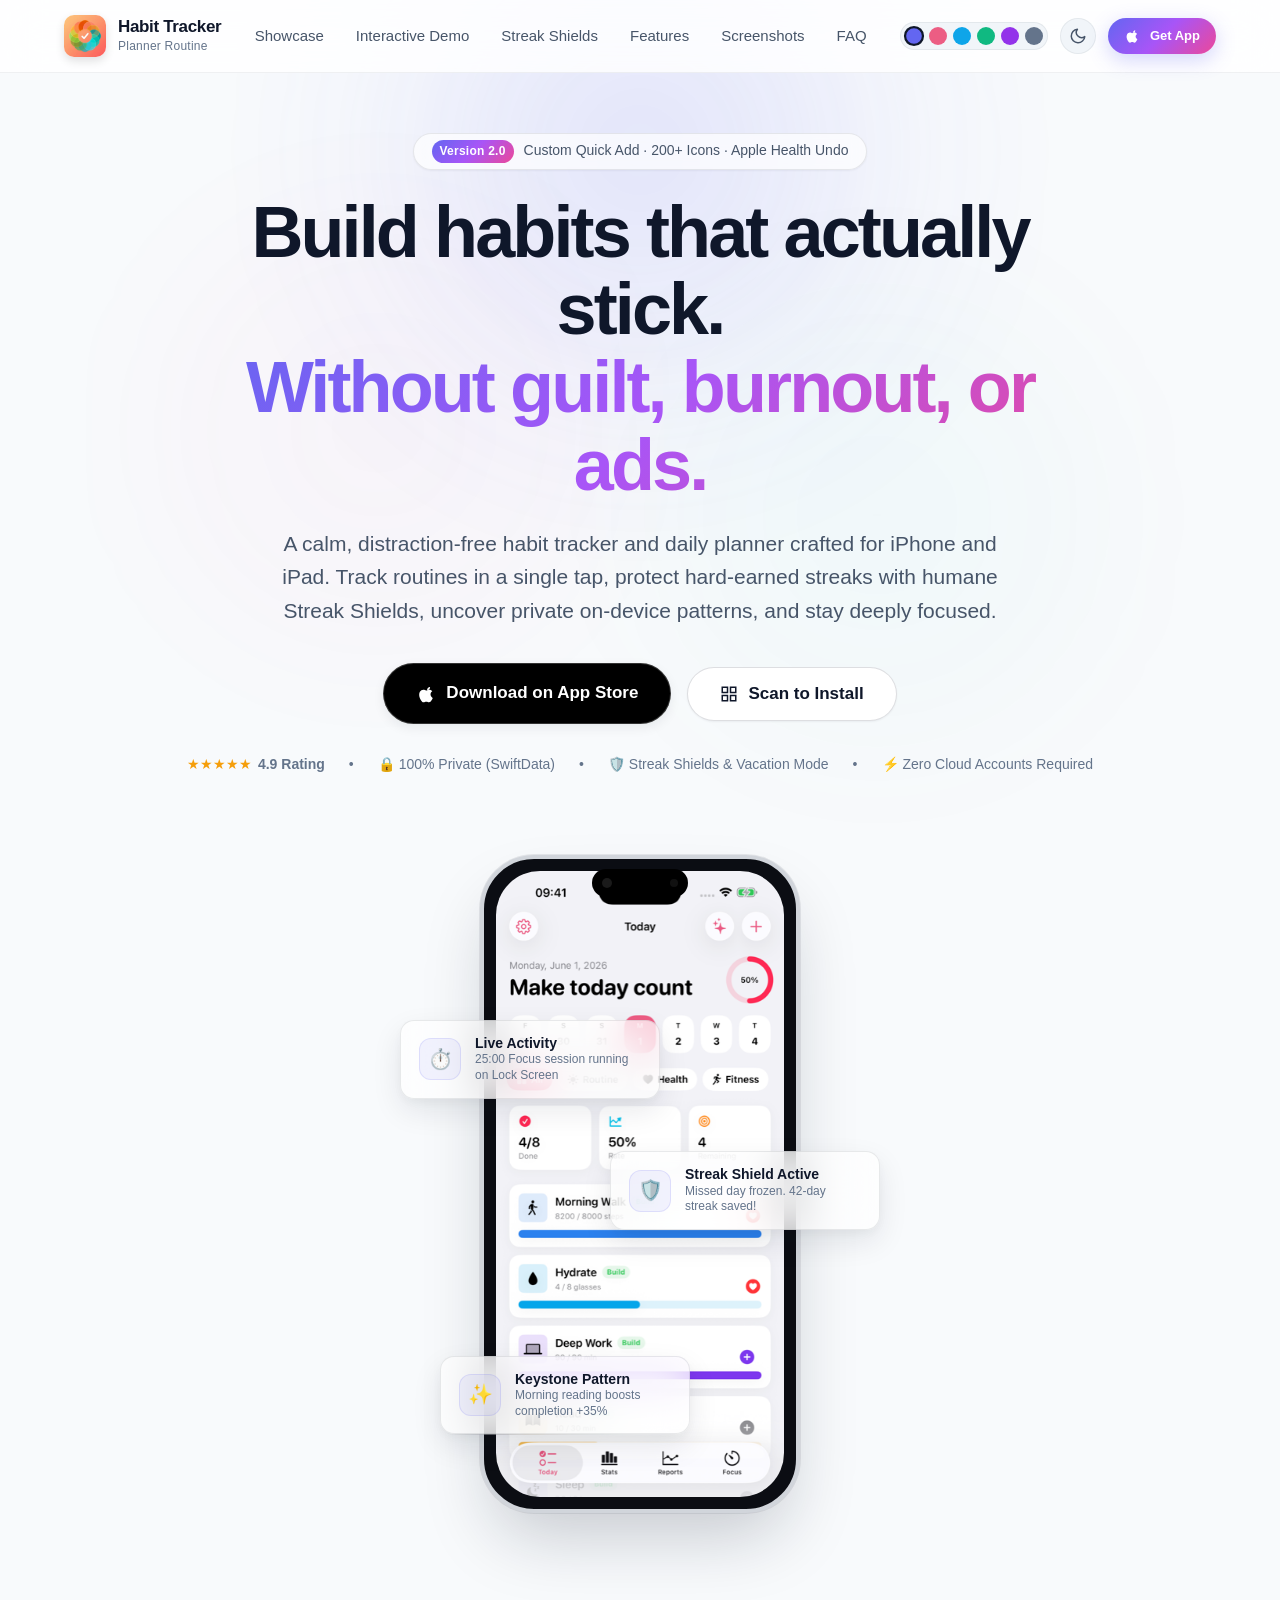
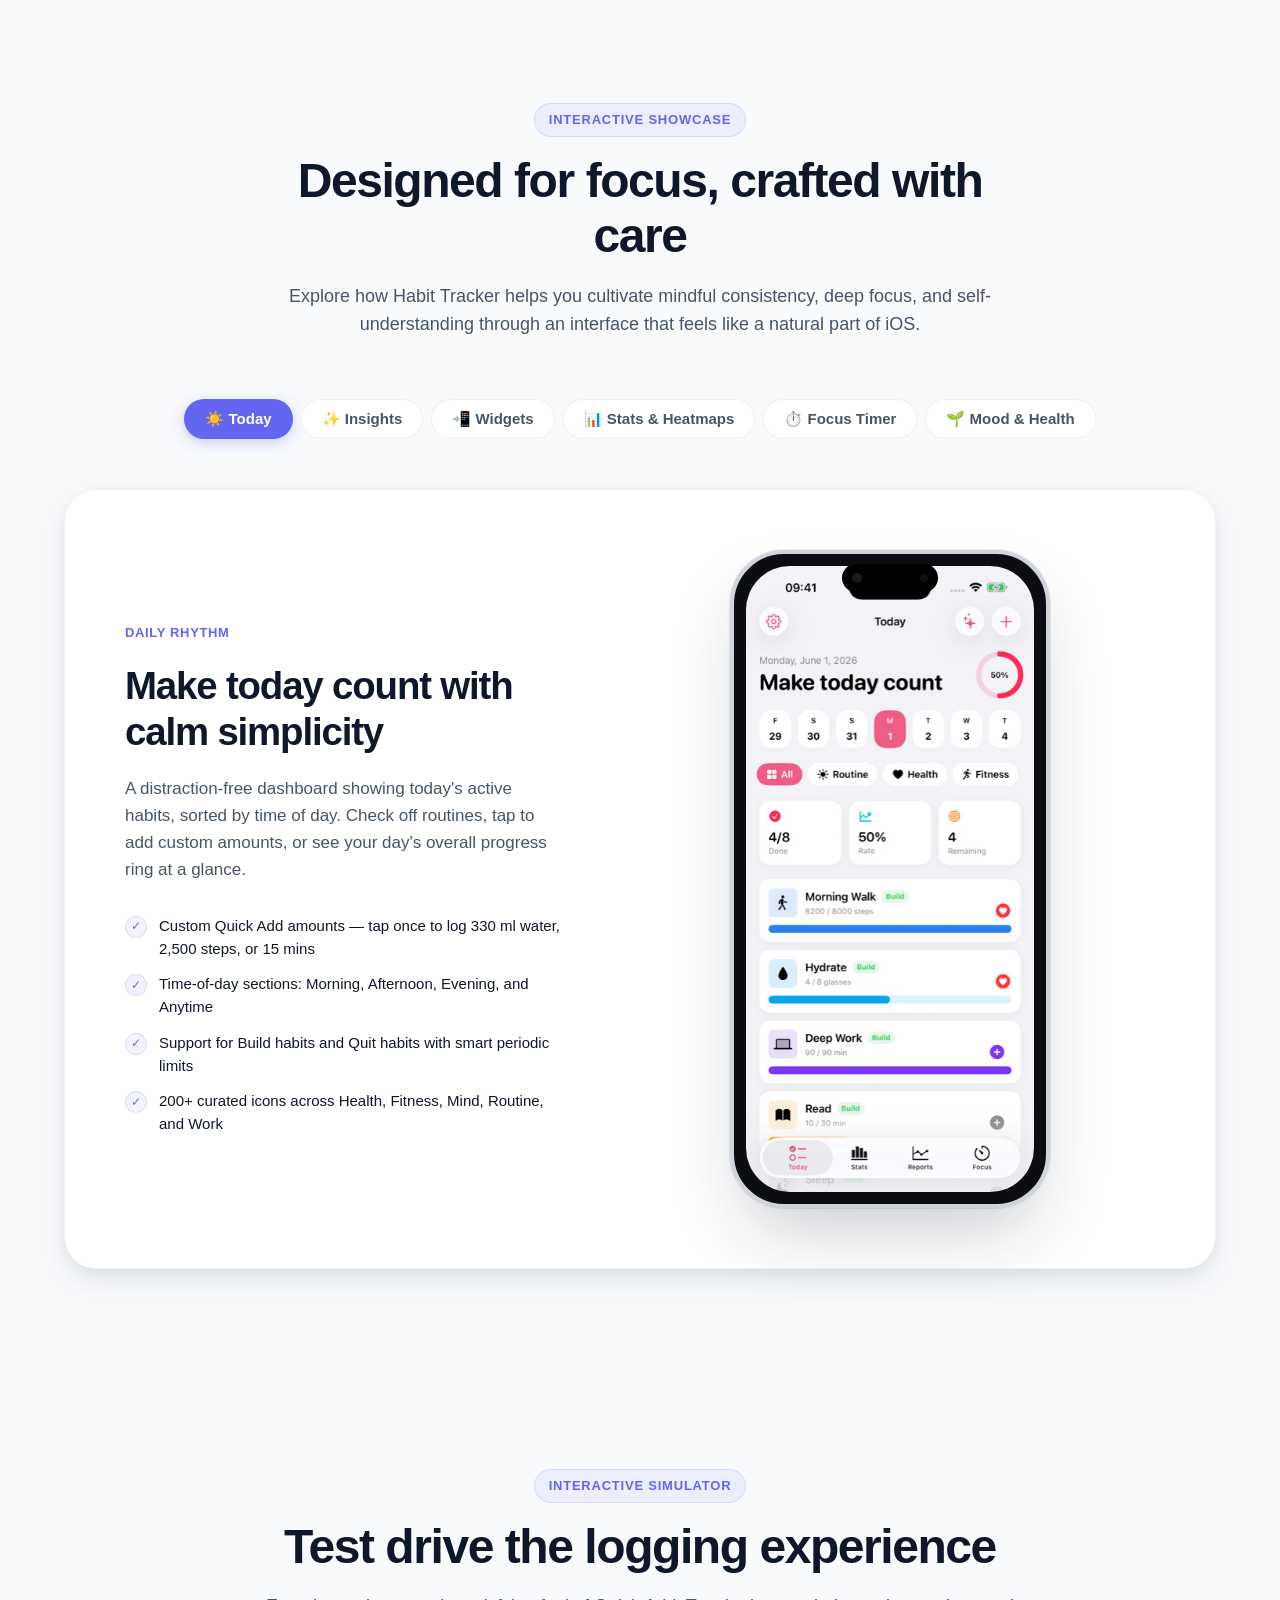
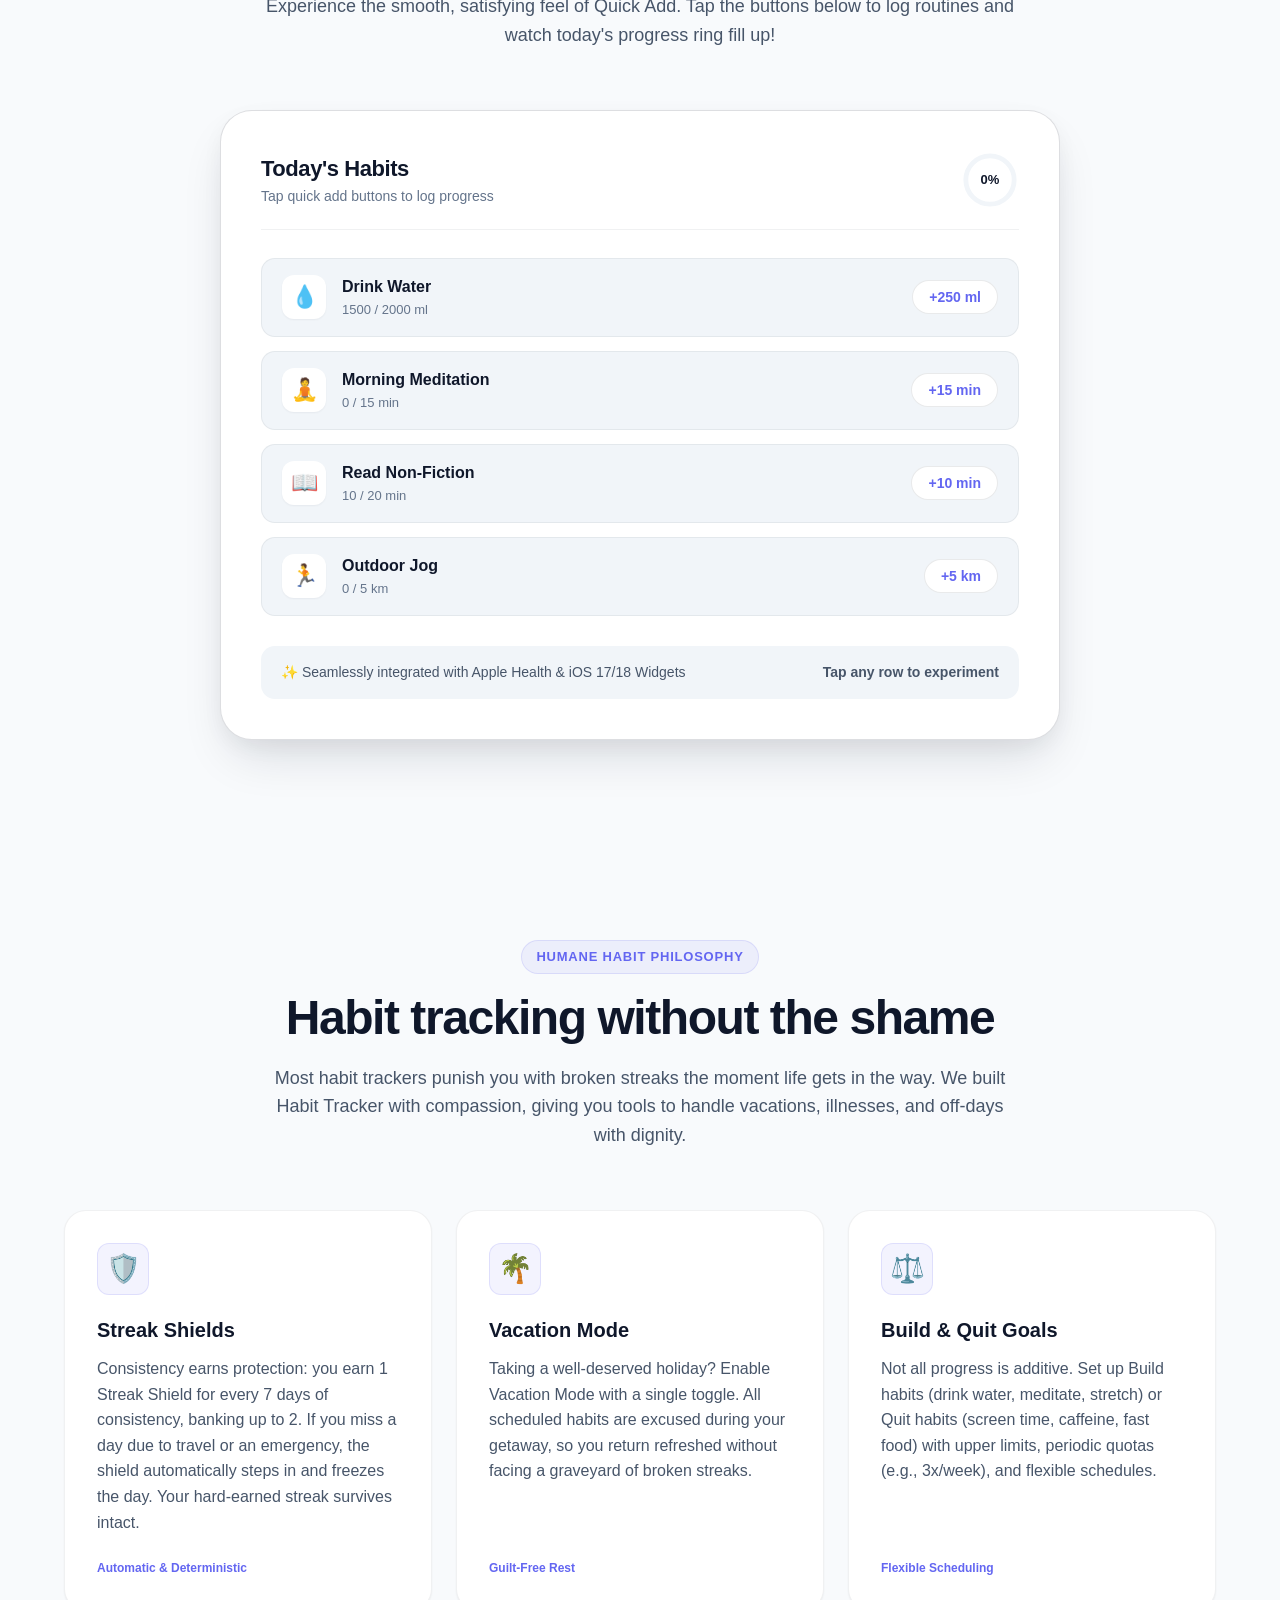
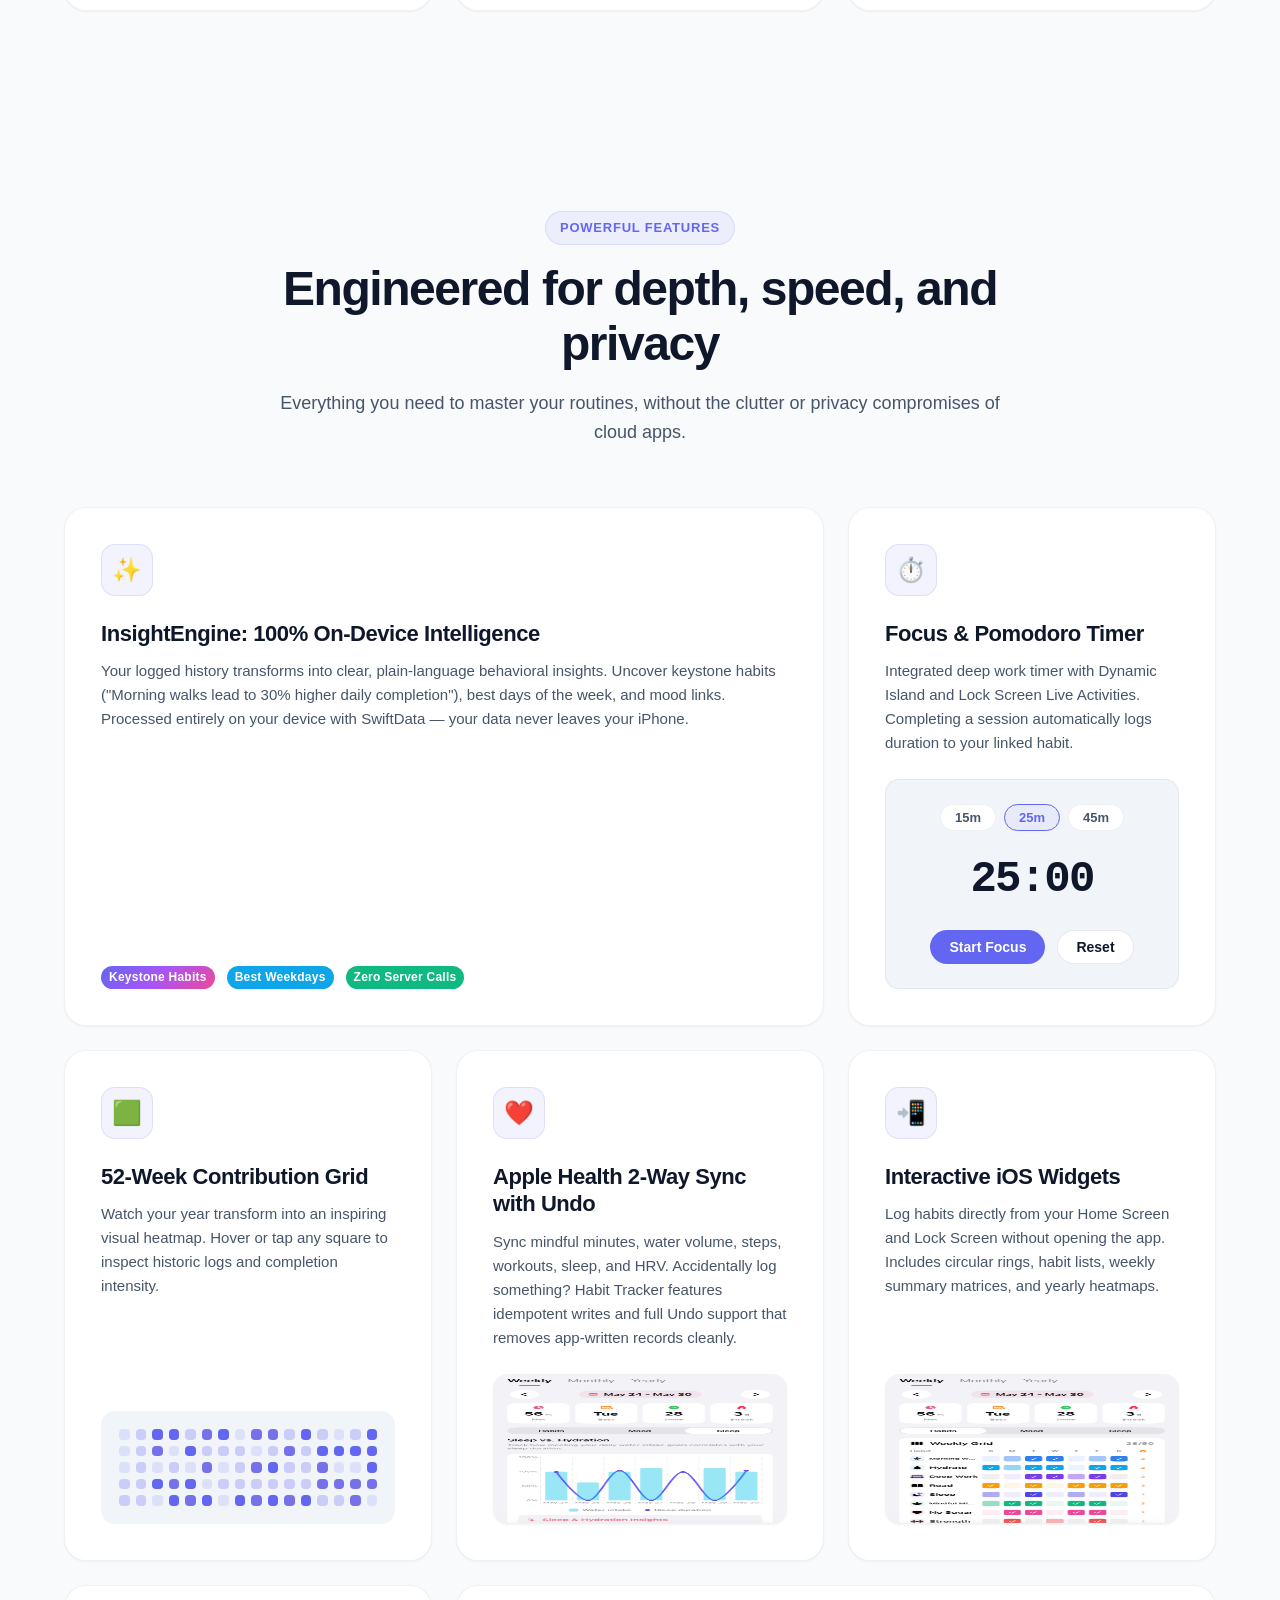
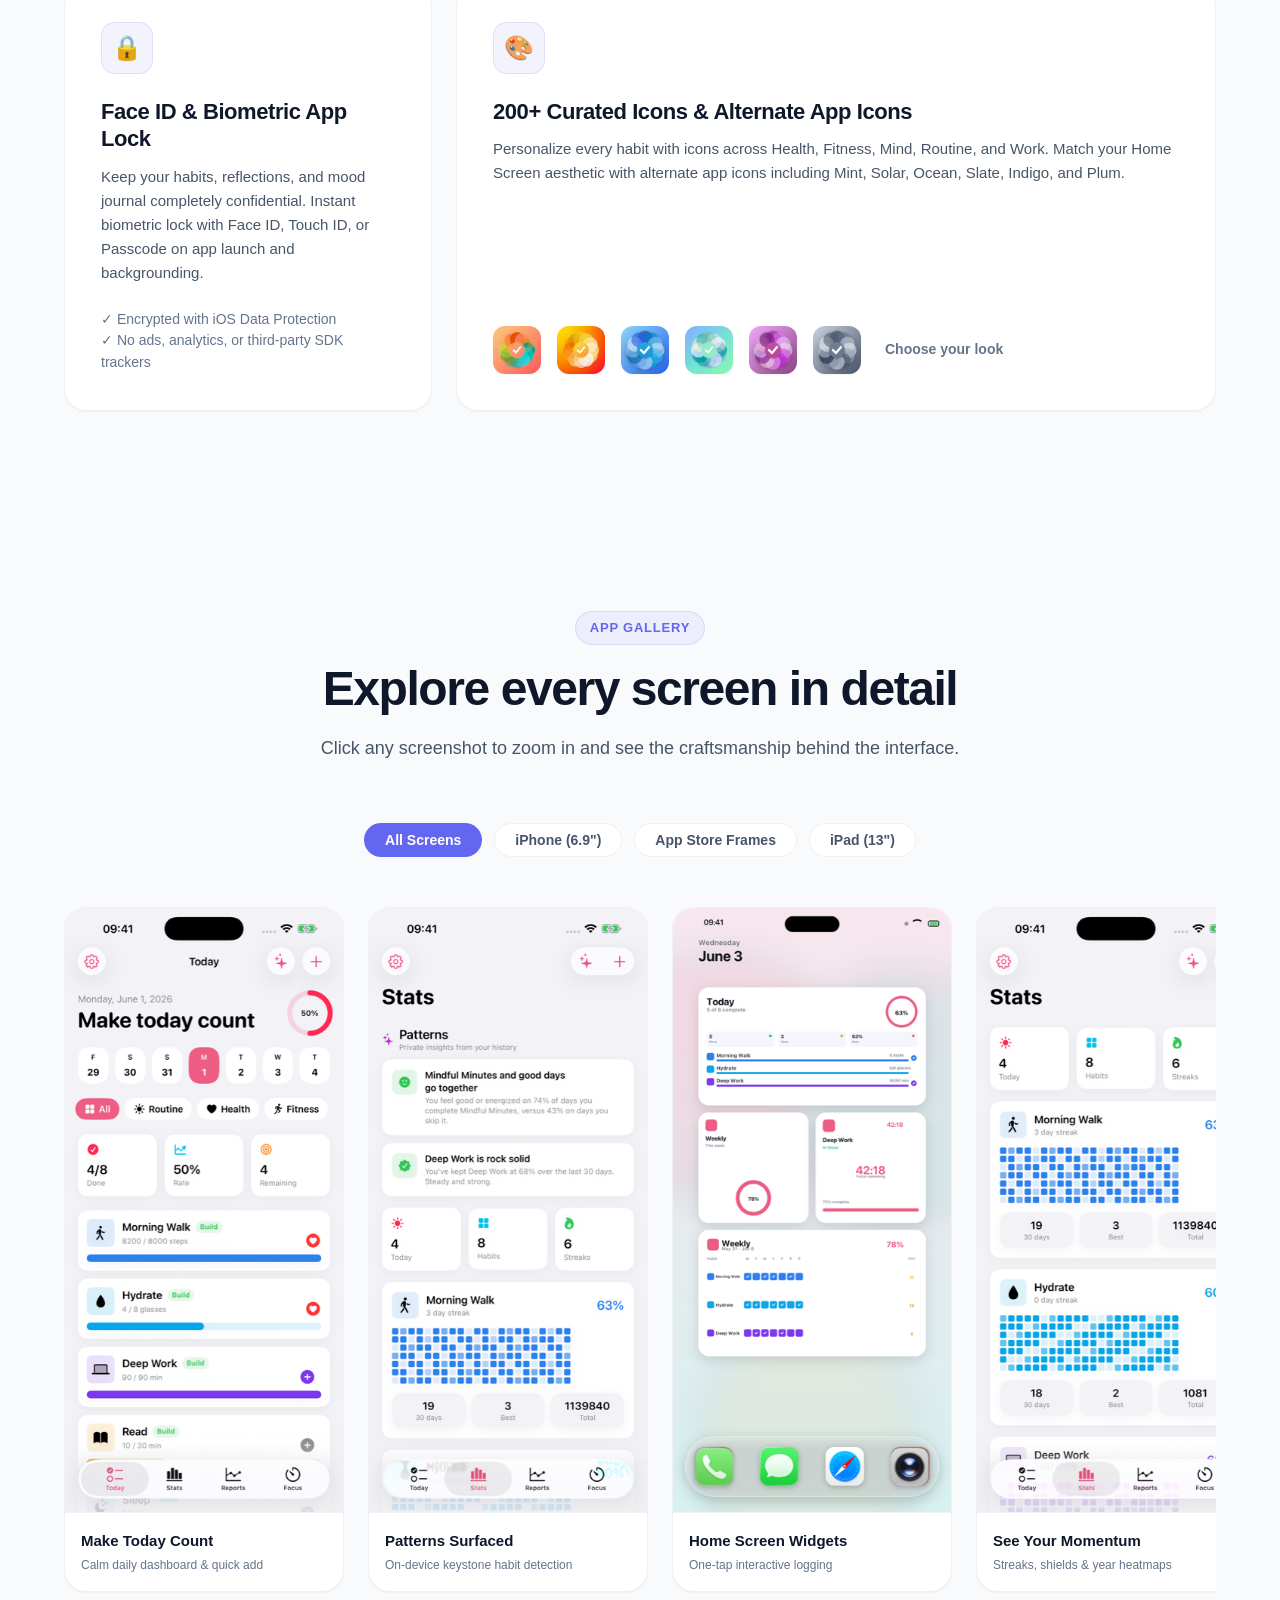
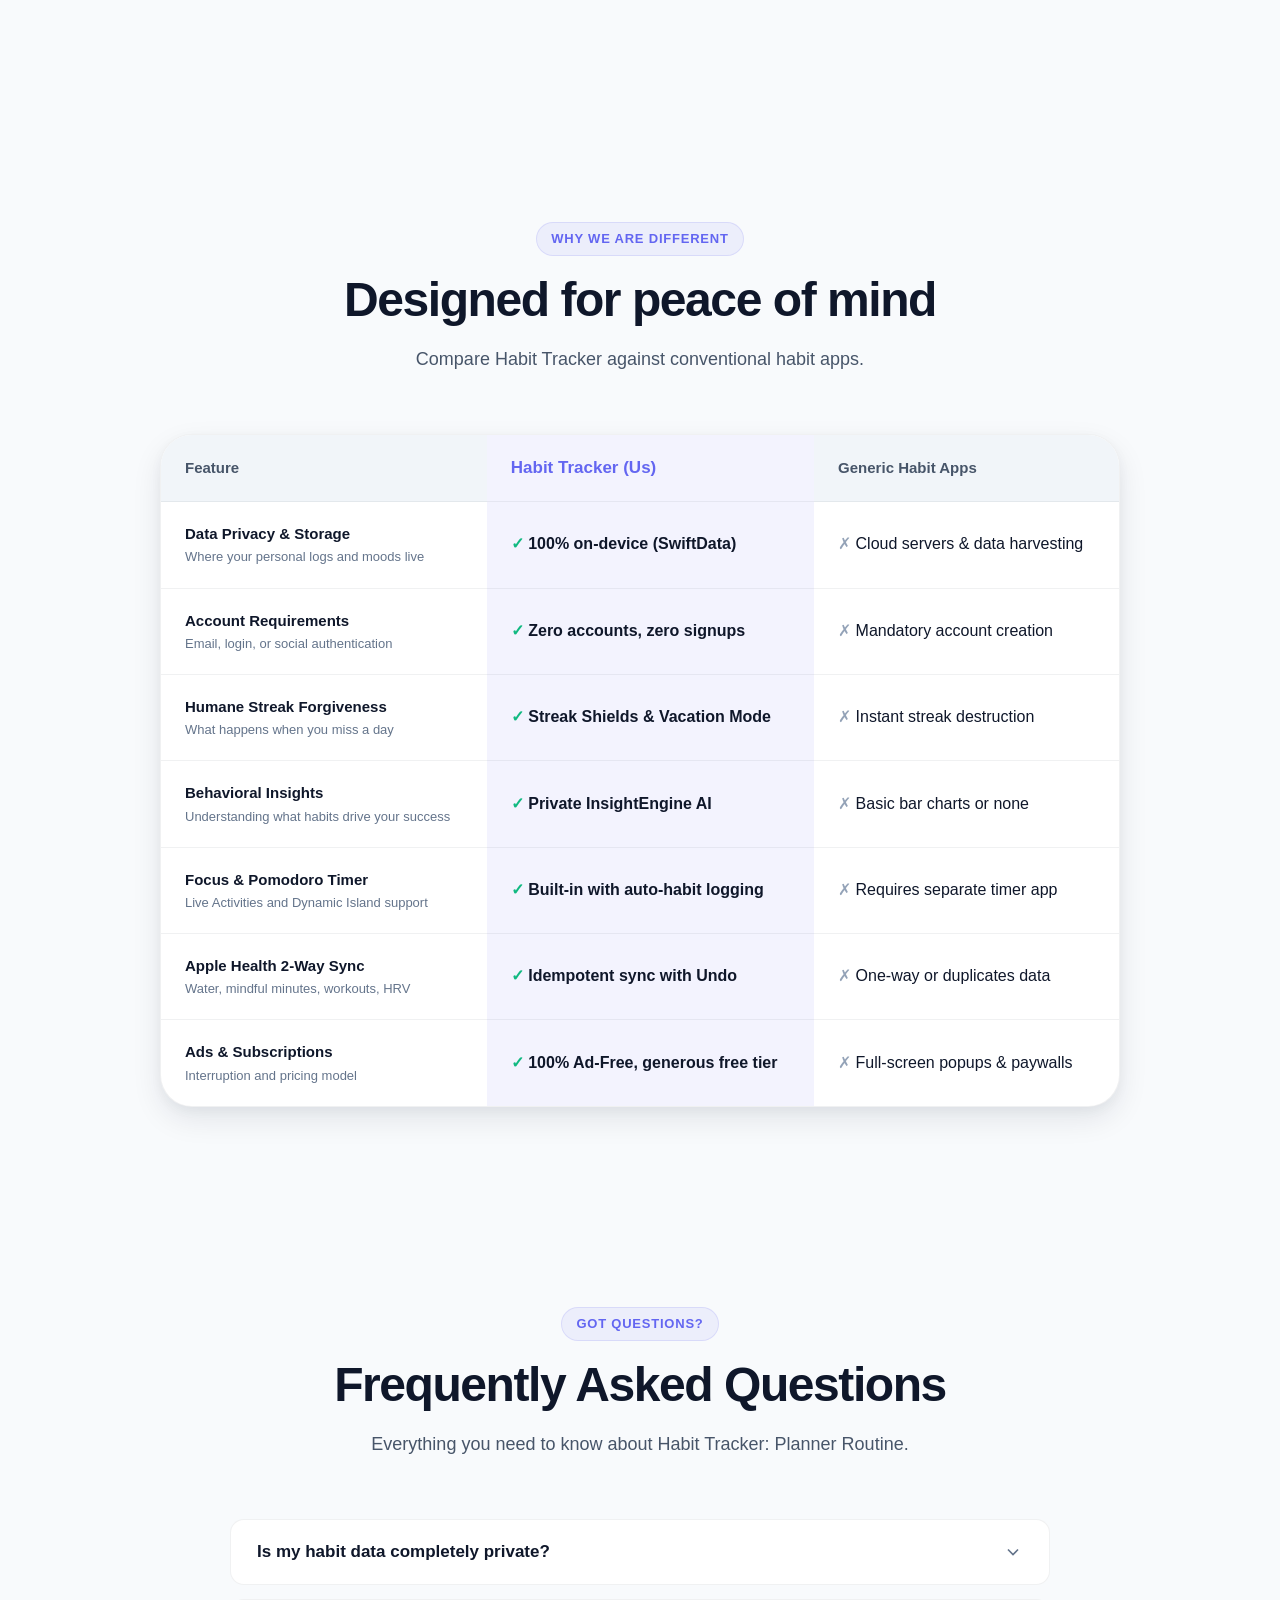
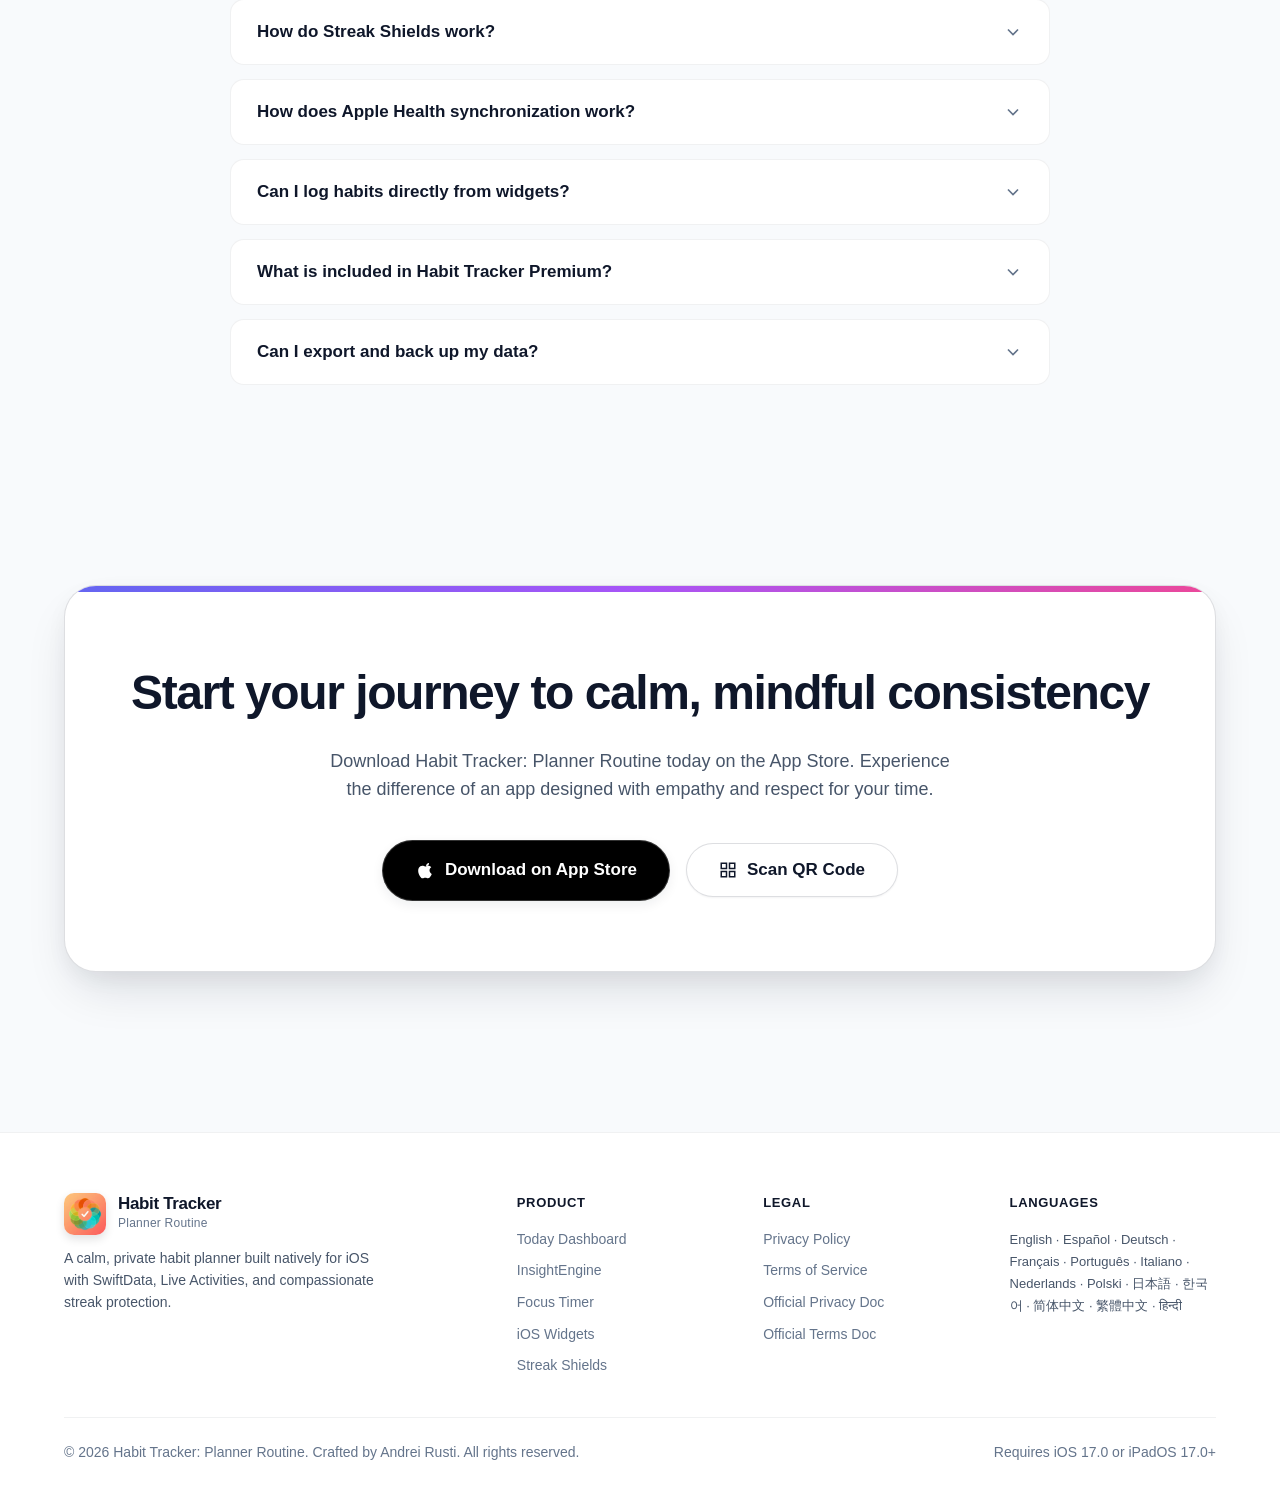
==== index.html @ 7554a603 "Initial commit: Habit Tracker website with interactive simulator, showcase, and screenshots" ====
<!DOCTYPE html>
<html lang="en">
<head>
  <meta charset="UTF-8">
  <meta name="viewport" content="width=device-width, initial-scale=1.0">
  <title>Habit Tracker: Planner Routine — Build Lasting Habits Without Burnout</title>

  <!-- Prevent Theme Flash (FOUC) -->
  <script>
    (function() {
      try {
        var savedTheme = localStorage.getItem('ht_theme');
        var prefersDark = window.matchMedia && window.matchMedia('(prefers-color-scheme: dark)').matches;
        var theme = savedTheme || (prefersDark ? 'dark' : 'light');
        document.documentElement.setAttribute('data-theme', theme);
        var savedColor = localStorage.getItem('ht_color') || 'indigo';
        document.documentElement.setAttribute('data-theme-color', savedColor);
      } catch (e) {}
    })();
  </script>

  <!-- SEO & Open Graph Meta Tags -->
  <meta name="description" content="A calm, private habit tracker and planner designed for iPhone and iPad. Track routines in one tap, protect streaks with humane shields, uncover on-device insights, and keep focus alive with Live Activities.">
  <meta name="keywords" content="habit tracker, routine planner, daily habits, iOS habit tracker, streak shields, apple health sync, focus timer, pomodoro, privacy first habit app">
  <meta name="author" content="Andrei Rusti">

  <!-- Open Graph / Facebook -->
  <meta property="og:type" content="website">
  <meta property="og:title" content="Habit Tracker: Planner Routine — Built for iPhone & iPad">
  <meta property="og:description" content="Build habits that actually stick. Tap-to-log, humane streak shields, private on-device pattern intelligence, and iOS widgets. Zero ads, zero accounts.">
  <meta property="og:image" content="assets/frames/01-today.png">

  <!-- Twitter -->
  <meta name="twitter:card" content="summary_large_image">
  <meta name="twitter:title" content="Habit Tracker: Planner Routine">
  <meta name="twitter:description" content="A calm, private habit planner designed for iPhone and iPad. Track routines, protect focus, and build momentum.">
  <meta name="twitter:image" content="assets/frames/01-today.png">

  <!-- Favicons & App Icons -->
  <link rel="icon" type="image/png" sizes="32x32" href="assets/icons/favicon-32.png">
  <link rel="apple-touch-icon" sizes="180x180" href="assets/icons/apple-touch-icon.png">
  <meta name="theme-color" content="#090b10">

  <!-- Stylesheet -->
  <link rel="stylesheet" href="styles.css">
</head>
<body>

  <!-- Background Ambient Glow -->
  <div class="ambient-glow" aria-hidden="true">
    <div class="ambient-blob ambient-blob-1"></div>
    <div class="ambient-blob ambient-blob-2"></div>
    <div class="ambient-blob ambient-blob-3"></div>
  </div>

  <!-- ==========================================================================
       Site Navigation Header
       ========================================================================== -->
  <header class="site-header">
    <div class="container">
      <nav class="nav-wrap" aria-label="Main Navigation">
        <!-- Brand Link -->
        <a href="#" class="brand-link">
          <img src="assets/icons/app-icon.png" alt="Habit Tracker App Icon" class="brand-icon" width="42" height="42">
          <div class="brand-text">
            <span class="brand-name">Habit Tracker</span>
            <span class="brand-descriptor">Planner Routine</span>
          </div>
        </a>

        <!-- Navigation Links -->
        <ul class="nav-links">
          <li><a href="#showcase">Showcase</a></li>
          <li><a href="#playground">Interactive Demo</a></li>
          <li><a href="#philosophy">Streak Shields</a></li>
          <li><a href="#features">Features</a></li>
          <li><a href="#gallery">Screenshots</a></li>
          <li><a href="#faq">FAQ</a></li>
        </ul>

        <!-- Controls & Actions -->
        <div class="nav-actions">
          <!-- Accent Theme Switcher -->
          <div class="theme-picker" title="Switch Theme Color" aria-label="Select accent theme">
            <button class="color-dot active" data-color="indigo" title="Classic Indigo"></button>
            <button class="color-dot" data-color="solar" title="Solar Coral"></button>
            <button class="color-dot" data-color="ocean" title="Ocean Teal"></button>
            <button class="color-dot" data-color="mint" title="Mint Green"></button>
            <button class="color-dot" data-color="plum" title="Plum Violet"></button>
            <button class="color-dot" data-color="slate" title="Minimal Slate"></button>
          </div>

          <!-- Light/Dark Mode Toggle -->
          <button id="themeToggle" class="icon-btn" aria-label="Toggle Dark and Light Mode" title="Toggle theme mode">
            <!-- Moon SVG (for light mode) -->
            <svg class="moon-icon" width="18" height="18" viewBox="0 0 24 24" fill="none" stroke="currentColor" stroke-width="2" stroke-linecap="round" stroke-linejoin="round">
              <path d="M21 12.79A9 9 0 1 1 11.21 3 7 7 0 0 0 21 12.79z"></path>
            </svg>
            <!-- Sun SVG (for dark mode) -->
            <svg class="sun-icon" width="18" height="18" viewBox="0 0 24 24" fill="none" stroke="currentColor" stroke-width="2" stroke-linecap="round" stroke-linejoin="round" style="display:none;">
              <circle cx="12" cy="12" r="5"></circle>
              <line x1="12" y1="1" x2="12" y2="3"></line>
              <line x1="12" y1="21" x2="12" y2="23"></line>
              <line x1="4.22" y1="4.22" x2="5.64" y2="5.64"></line>
              <line x1="18.36" y1="18.36" x2="19.78" y2="19.78"></line>
              <line x1="1" y1="12" x2="3" y2="12"></line>
              <line x1="21" y1="12" x2="23" y2="12"></line>
              <line x1="4.22" y1="19.78" x2="5.64" y2="18.36"></line>
              <line x1="18.36" y1="5.64" x2="19.78" y2="4.22"></line>
            </svg>
          </button>

          <!-- Download CTA -->
          <a href="https://apps.apple.com/app/habit-tracker-planner-routine/id6504261778" target="_blank" rel="noopener noreferrer" class="btn btn-primary btn-sm">
            <svg width="16" height="16" viewBox="0 0 24 24" fill="currentColor">
              <path d="M18.71 19.5c-.83 1.24-1.71 2.45-3.05 2.47-1.34.03-1.77-.79-3.29-.79-1.53 0-2 .77-3.27.82-1.31.05-2.3-1.32-3.14-2.53C4.25 17 2.94 12.45 4.7 9.39c.87-1.52 2.43-2.48 4.12-2.51 1.28-.02 2.5.87 3.29.87.78 0 2.26-1.07 3.81-.91.65.03 2.47.26 3.64 1.98-.09.06-2.17 1.28-2.15 3.81.03 3.02 2.65 4.03 2.68 4.04-.03.07-.42 1.44-1.38 2.83M15.97 6.37c.62-.75 1.04-1.8 0.92-2.85-.9.04-1.99.6-2.64 1.35-.58.66-1.08 1.73-.95 2.76 1 .08 2.05-.51 2.67-1.26z"/>
            </svg>
            <span>Get App</span>
          </a>

          <!-- Mobile Hamburger Menu Button -->
          <button id="mobileMenuBtn" class="mobile-menu-btn" aria-label="Toggle navigation menu" aria-expanded="false">
            <span></span>
            <span></span>
            <span></span>
          </button>
        </div>
      </nav>
    </div>
  </header>

  <!-- Mobile Navigation Drawer -->
  <div id="mobileDrawer" class="mobile-nav-drawer" aria-label="Mobile Navigation">
    <ul class="mobile-nav-links">
      <li><a href="#showcase">Showcase</a></li>
      <li><a href="#playground">Interactive Demo</a></li>
      <li><a href="#philosophy">Streak Shields</a></li>
      <li><a href="#features">Features</a></li>
      <li><a href="#gallery">Screenshots</a></li>
      <li><a href="#faq">FAQ</a></li>
      <li><a href="privacy.html">Privacy Policy</a></li>
      <li><a href="terms.html">Terms of Service</a></li>
    </ul>
    <div class="mobile-drawer-bottom">
      <a href="https://apps.apple.com/app/habit-tracker-planner-routine/id6504261778" target="_blank" rel="noopener noreferrer" class="btn btn-primary" style="width:100%;">
        <svg width="18" height="18" viewBox="0 0 24 24" fill="currentColor">
          <path d="M18.71 19.5c-.83 1.24-1.71 2.45-3.05 2.47-1.34.03-1.77-.79-3.29-.79-1.53 0-2 .77-3.27.82-1.31.05-2.3-1.32-3.14-2.53C4.25 17 2.94 12.45 4.7 9.39c.87-1.52 2.43-2.48 4.12-2.51 1.28-.02 2.5.87 3.29.87.78 0 2.26-1.07 3.81-.91.65.03 2.47.26 3.64 1.98-.09.06-2.17 1.28-2.15 3.81.03 3.02 2.65 4.03 2.68 4.04-.03.07-.42 1.44-1.38 2.83M15.97 6.37c.62-.75 1.04-1.8 0.92-2.85-.9.04-1.99.6-2.64 1.35-.58.66-1.08 1.73-.95 2.76 1 .08 2.05-.51 2.67-1.26z"/>
        </svg>
        <span>Download on App Store</span>
      </a>
    </div>
  </div>

  <main>
    <!-- ==========================================================================
         Hero Section
         ========================================================================== -->
    <section class="section hero-section">
      <div class="container">
        <!-- New Release Pill -->
        <div class="hero-pill">
          <span class="hero-pill-badge">Version 2.0</span>
          <span>Custom Quick Add · 200+ Icons · Apple Health Undo</span>
        </div>

        <!-- Headline -->
        <h1 class="hero-title">
          Build habits that actually stick.<br>
          <span class="gradient-text">Without guilt, burnout, or ads.</span>
        </h1>

        <!-- Subhead -->
        <p class="hero-subhead">
          A calm, distraction-free habit tracker and daily planner crafted for iPhone and iPad.
          Track routines in a single tap, protect hard-earned streaks with humane Streak Shields, uncover private on-device patterns, and stay deeply focused.
        </p>

        <!-- Call to Actions -->
        <div class="hero-actions">
          <a href="https://apps.apple.com/app/habit-tracker-planner-routine/id6504261778" target="_blank" rel="noopener noreferrer" class="btn btn-apple btn-lg">
            <svg viewBox="0 0 24 24">
              <path d="M18.71 19.5c-.83 1.24-1.71 2.45-3.05 2.47-1.34.03-1.77-.79-3.29-.79-1.53 0-2 .77-3.27.82-1.31.05-2.3-1.32-3.14-2.53C4.25 17 2.94 12.45 4.7 9.39c.87-1.52 2.43-2.48 4.12-2.51 1.28-.02 2.5.87 3.29.87.78 0 2.26-1.07 3.81-.91.65.03 2.47.26 3.64 1.98-.09.06-2.17 1.28-2.15 3.81.03 3.02 2.65 4.03 2.68 4.04-.03.07-.42 1.44-1.38 2.83M15.97 6.37c.62-.75 1.04-1.8 0.92-2.85-.9.04-1.99.6-2.64 1.35-.58.66-1.08 1.73-.95 2.76 1 .08 2.05-.51 2.67-1.26z"/>
            </svg>
            <span>Download on App Store</span>
          </a>

          <button class="btn btn-secondary btn-lg qr-modal-trigger" title="Open QR Code to scan with iPhone camera">
            <svg width="18" height="18" viewBox="0 0 24 24" fill="none" stroke="currentColor" stroke-width="2">
              <rect x="3" y="3" width="7" height="7"></rect>
              <rect x="14" y="3" width="7" height="7"></rect>
              <rect x="14" y="14" width="7" height="7"></rect>
              <rect x="3" y="14" width="7" height="7"></rect>
            </svg>
            <span>Scan to Install</span>
          </button>
        </div>

        <!-- Social Proof Metrics -->
        <div class="hero-proof">
          <div class="proof-item">
            <span class="stars">★★★★★</span>
            <strong>4.9 Rating</strong>
          </div>
          <span>•</span>
          <div class="proof-item">
            <span>🔒 100% Private (SwiftData)</span>
          </div>
          <span>•</span>
          <div class="proof-item">
            <span>🛡️ Streak Shields & Vacation Mode</span>
          </div>
          <span>•</span>
          <div class="proof-item">
            <span>⚡️ Zero Cloud Accounts Required</span>
          </div>
        </div>

        <!-- Hero Device Mockup with Floating Context Cards -->
        <div class="hero-showcase">
          <div class="hero-device-wrapper">

            <!-- Floating Card: Focus Live Activity -->
            <div class="floating-card floating-card-left">
              <div class="card-icon-bubble">⏱️</div>
              <div class="card-content">
                <span class="card-title">Live Activity</span>
                <span class="card-subtext">25:00 Focus session running on Lock Screen</span>
              </div>
            </div>

            <!-- Floating Card: Streak Shield Saved -->
            <div class="floating-card floating-card-right">
              <div class="card-icon-bubble">🛡️</div>
              <div class="card-content">
                <span class="card-title">Streak Shield Active</span>
                <span class="card-subtext">Missed day frozen. 42-day streak saved!</span>
              </div>
            </div>

            <!-- Floating Card: Keystone Insight -->
            <div class="floating-card floating-card-bottom">
              <div class="card-icon-bubble">✨</div>
              <div class="card-content">
                <span class="card-title">Keystone Pattern</span>
                <span class="card-subtext">Morning reading boosts completion +35%</span>
              </div>
            </div>

            <!-- Photorealistic iPhone Titanium Mockup -->
            <div class="iphone-frame">
              <div class="iphone-dynamic-island">
                <div class="island-camera"></div>
                <div class="island-sensor"></div>
              </div>
              <div class="iphone-screen">
                <img src="assets/screenshots/thumb/01-today.png" alt="Habit Tracker iPhone App Today Dashboard" width="320" height="695" loading="eager">
              </div>
            </div>

          </div>
        </div>
      </div>
    </section>

    <!-- ==========================================================================
         Interactive App Showcase (Tabbed Experience Explorer)
         ========================================================================== -->
    <section id="showcase" class="section">
      <div class="container">
        <div class="section-header">
          <span class="section-tag">Interactive Showcase</span>
          <h2 class="section-title">Designed for focus, crafted with care</h2>
          <p class="section-desc">
            Explore how Habit Tracker helps you cultivate mindful consistency, deep focus, and self-understanding through an interface that feels like a natural part of iOS.
          </p>
        </div>

        <!-- Showcase Navigation Tabs -->
        <div class="showcase-tabs" role="tablist">
          <button class="tab-btn active" data-tab="today" role="tab">☀️ Today</button>
          <button class="tab-btn" data-tab="insights" role="tab">✨ Insights</button>
          <button class="tab-btn" data-tab="widgets" role="tab">📲 Widgets</button>
          <button class="tab-btn" data-tab="stats" role="tab">📊 Stats & Heatmaps</button>
          <button class="tab-btn" data-tab="focus" role="tab">⏱️ Focus Timer</button>
          <button class="tab-btn" data-tab="wellness" role="tab">🌱 Mood & Health</button>
        </div>

        <!-- Showcase Dynamic Display Grid -->
        <div class="showcase-grid">
          <!-- Text Narrative Column -->
          <div class="showcase-info">
            <span id="showcaseTag" class="showcase-tag">Daily Rhythm</span>
            <h3 id="showcaseTitle" class="showcase-heading">Make today count with calm simplicity</h3>
            <p id="showcaseDesc" class="showcase-text">
              A distraction-free dashboard showing today's active habits, sorted by time of day. Check off routines, tap to add custom amounts, or see your day's overall progress ring at a glance.
            </p>
            <ul id="showcaseList" class="showcase-features-list">
              <li class="showcase-feature-item">
                <span class="feature-check">✓</span>
                <span>Custom Quick Add amounts — tap once to log 330 ml water, 2,500 steps, or 15 mins</span>
              </li>
              <li class="showcase-feature-item">
                <span class="feature-check">✓</span>
                <span>Time-of-day sections: Morning, Afternoon, Evening, and Anytime</span>
              </li>
              <li class="showcase-feature-item">
                <span class="feature-check">✓</span>
                <span>Support for Build habits and Quit habits with smart periodic limits</span>
              </li>
              <li class="showcase-feature-item">
                <span class="feature-check">✓</span>
                <span>200+ curated icons across Health, Fitness, Mind, Routine, and Work</span>
              </li>
            </ul>
          </div>

          <!-- iPhone Visual Column -->
          <div class="showcase-visual">
            <div class="iphone-frame showcase-iphone">
              <div class="iphone-dynamic-island">
                <div class="island-camera"></div>
                <div class="island-sensor"></div>
              </div>
              <div class="iphone-screen">
                <img id="showcaseImg" src="assets/screenshots/thumb/01-today.png" alt="Habit Tracker Feature View" width="320" height="695" loading="lazy">
              </div>
            </div>
          </div>
        </div>
      </div>
    </section>

    <!-- ==========================================================================
         Interactive Playground (Live Mini App Simulator)
         ========================================================================== -->
    <section id="playground" class="section">
      <div class="container">
        <div class="section-header">
          <span class="section-tag">Interactive Simulator</span>
          <h2 class="section-title">Test drive the logging experience</h2>
          <p class="section-desc">
            Experience the smooth, satisfying feel of Quick Add. Tap the buttons below to log routines and watch today's progress ring fill up!
          </p>
        </div>

        <div class="playground-card">
          <!-- Playground Header -->
          <div class="playground-top">
            <div class="playground-date-info">
              <span class="playground-day-title">Today's Habits</span>
              <span class="playground-day-sub">Tap quick add buttons to log progress</span>
            </div>

            <div class="playground-progress-wrap">
              <div class="progress-circle-wrap">
                <svg viewBox="0 0 60 60">
                  <circle class="progress-bg" cx="30" cy="30" r="25"></circle>
                  <circle id="playgroundRingFill" class="progress-bar-fill" cx="30" cy="30" r="25"></circle>
                </svg>
                <span id="playgroundPct" class="progress-label">50%</span>
              </div>
            </div>
          </div>

          <!-- Interactive Rows -->
          <div class="interactive-habit-list">
            <!-- Row 1: Water -->
            <div class="habit-interactive-row">
              <div class="habit-left">
                <div class="habit-icon-sq" style="color:#0ea5e9;">💧</div>
                <div class="habit-meta">
                  <span class="habit-row-title">Drink Water</span>
                  <span class="habit-row-progress">1,500 / 2,000 ml</span>
                </div>
              </div>
              <div class="habit-right-action">
                <button class="quick-add-btn">+250 ml</button>
              </div>
            </div>

            <!-- Row 2: Meditation -->
            <div class="habit-interactive-row">
              <div class="habit-left">
                <div class="habit-icon-sq" style="color:#9333ea;">🧘</div>
                <div class="habit-meta">
                  <span class="habit-row-title">Morning Meditation</span>
                  <span class="habit-row-progress">0 / 15 min</span>
                </div>
              </div>
              <div class="habit-right-action">
                <button class="quick-add-btn">+15 min</button>
              </div>
            </div>

            <!-- Row 3: Reading -->
            <div class="habit-interactive-row">
              <div class="habit-left">
                <div class="habit-icon-sq" style="color:#f59e0b;">📖</div>
                <div class="habit-meta">
                  <span class="habit-row-title">Read Non-Fiction</span>
                  <span class="habit-row-progress">10 / 20 min</span>
                </div>
              </div>
              <div class="habit-right-action">
                <button class="quick-add-btn">+10 min</button>
              </div>
            </div>

            <!-- Row 4: Morning Run -->
            <div class="habit-interactive-row">
              <div class="habit-left">
                <div class="habit-icon-sq" style="color:#10b981;">🏃</div>
                <div class="habit-meta">
                  <span class="habit-row-title">Outdoor Jog</span>
                  <span class="habit-row-progress">0 / 5 km</span>
                </div>
              </div>
              <div class="habit-right-action">
                <button class="quick-add-btn">+5 km</button>
              </div>
            </div>
          </div>

          <!-- Reward Banner -->
          <div id="playgroundRewardBanner" class="reward-unlocked-banner">
            🎉 Daily reward unlocked! “Consistency isn’t about perfection. It is about never giving up on showing up.”
          </div>

          <!-- Footer note -->
          <div class="playground-footer">
            <span>✨ Seamlessly integrated with Apple Health & iOS 17/18 Widgets</span>
            <span style="font-weight: 600;">Tap any row to experiment</span>
          </div>
        </div>
      </div>
    </section>

    <!-- ==========================================================================
         Philosophy Section: Streak Shields & Vacation Mode
         ========================================================================== -->
    <section id="philosophy" class="section">
      <div class="container">
        <div class="section-header">
          <span class="section-tag">Humane Habit Philosophy</span>
          <h2 class="section-title">Habit tracking without the shame</h2>
          <p class="section-desc">
            Most habit trackers punish you with broken streaks the moment life gets in the way.
            We built Habit Tracker with compassion, giving you tools to handle vacations, illnesses, and off-days with dignity.
          </p>
        </div>

        <div class="philosophy-grid">
          <!-- Card 1: Streak Shields -->
          <div class="testimonial-card">
            <div>
              <div class="card-icon-bubble" style="font-size:1.75rem; width:52px; height:52px; margin-bottom:20px;">🛡️</div>
              <h3 style="font-size:1.25rem; font-weight:800; margin-bottom:10px;">Streak Shields</h3>
              <p class="quote-body">
                Consistency earns protection: you earn 1 Streak Shield for every 7 days of consistency, banking up to 2.
                If you miss a day due to travel or an emergency, the shield automatically steps in and freezes the day. Your hard-earned streak survives intact.
              </p>
            </div>
            <div class="quote-role" style="font-weight:600; color:var(--accent-primary);">Automatic & Deterministic</div>
          </div>

          <!-- Card 2: Vacation Mode -->
          <div class="testimonial-card">
            <div>
              <div class="card-icon-bubble" style="font-size:1.75rem; width:52px; height:52px; margin-bottom:20px;">🌴</div>
              <h3 style="font-size:1.25rem; font-weight:800; margin-bottom:10px;">Vacation Mode</h3>
              <p class="quote-body">
                Taking a well-deserved holiday? Enable Vacation Mode with a single toggle. All scheduled habits are excused during your getaway, so you return refreshed without facing a graveyard of broken streaks.
              </p>
            </div>
            <div class="quote-role" style="font-weight:600; color:var(--accent-primary);">Guilt-Free Rest</div>
          </div>

          <!-- Card 3: Build & Quit Habits -->
          <div class="testimonial-card">
            <div>
              <div class="card-icon-bubble" style="font-size:1.75rem; width:52px; height:52px; margin-bottom:20px;">⚖️</div>
              <h3 style="font-size:1.25rem; font-weight:800; margin-bottom:10px;">Build & Quit Goals</h3>
              <p class="quote-body">
                Not all progress is additive. Set up Build habits (drink water, meditate, stretch) or Quit habits (screen time, caffeine, fast food) with upper limits, periodic quotas (e.g., 3x/week), and flexible schedules.
              </p>
            </div>
            <div class="quote-role" style="font-weight:600; color:var(--accent-primary);">Flexible Scheduling</div>
          </div>
        </div>
      </div>
    </section>

    <!-- ==========================================================================
         Bento Features Grid (Deep Technical Architecture)
         ========================================================================== -->
    <section id="features" class="section">
      <div class="container">
        <div class="section-header">
          <span class="section-tag">Powerful Features</span>
          <h2 class="section-title">Engineered for depth, speed, and privacy</h2>
          <p class="section-desc">
            Everything you need to master your routines, without the clutter or privacy compromises of cloud apps.
          </p>
        </div>

        <div class="bento-grid">
          <!-- Card 1: On-Device InsightEngine -->
          <div class="bento-card bento-card-wide">
            <div class="bento-icon">✨</div>
            <h3 class="bento-title">InsightEngine: 100% On-Device Intelligence</h3>
            <p class="bento-desc">
              Your logged history transforms into clear, plain-language behavioral insights.
              Uncover keystone habits ("Morning walks lead to 30% higher daily completion"), best days of the week, and mood links.
              Processed entirely on your device with SwiftData — your data never leaves your iPhone.
            </p>
            <div style="display:flex; gap:12px; flex-wrap:wrap; margin-top:auto;">
              <span class="hero-pill-badge">Keystone Habits</span>
              <span class="hero-pill-badge" style="background:#0ea5e9;">Best Weekdays</span>
              <span class="hero-pill-badge" style="background:#10b981;">Zero Server Calls</span>
            </div>
          </div>

          <!-- Card 2: Focus Timer Live Demo -->
          <div class="bento-card">
            <div class="bento-icon">⏱️</div>
            <h3 class="bento-title">Focus & Pomodoro Timer</h3>
            <p class="bento-desc">
              Integrated deep work timer with Dynamic Island and Lock Screen Live Activities.
              Completing a session automatically logs duration to your linked habit.
            </p>
            <div class="focus-demo-box">
              <div class="focus-duration-selector" aria-label="Select focus duration">
                <button class="focus-duration-btn" data-mins="15">15m</button>
                <button class="focus-duration-btn active" data-mins="25">25m</button>
                <button class="focus-duration-btn" data-mins="45">45m</button>
              </div>
              <div id="focusTimerDisplay" class="focus-time-display">25:00</div>
              <div class="focus-controls">
                <button id="focusToggleBtn" class="focus-pill-btn primary">Start Focus</button>
                <button id="focusResetBtn" class="focus-pill-btn">Reset</button>
              </div>
            </div>
          </div>

          <!-- Card 3: 52-Week Year Heatmap -->
          <div class="bento-card">
            <div class="bento-icon">🟩</div>
            <h3 class="bento-title">52-Week Contribution Grid</h3>
            <p class="bento-desc">
              Watch your year transform into an inspiring visual heatmap.
              Hover or tap any square to inspect historic logs and completion intensity.
            </p>
            <div id="bentoHeatmap" class="mini-heatmap" aria-label="Contribution heatmap representation"></div>
          </div>

          <!-- Card 4: Apple Health 2-Way Sync -->
          <div class="bento-card">
            <div class="bento-icon">❤️</div>
            <h3 class="bento-title">Apple Health 2-Way Sync with Undo</h3>
            <p class="bento-desc">
              Sync mindful minutes, water volume, steps, workouts, sleep, and HRV.
              Accidentally log something? Habit Tracker features idempotent writes and full Undo support that removes app-written records cleanly.
            </p>
            <img src="assets/previews/preview-sleep.png" alt="Apple Health Sleep & Recovery Preview" class="bento-preview-img" width="400" height="150" loading="lazy">
          </div>

          <!-- Card 5: Interactive iOS Widgets -->
          <div class="bento-card">
            <div class="bento-icon">📲</div>
            <h3 class="bento-title">Interactive iOS Widgets</h3>
            <p class="bento-desc">
              Log habits directly from your Home Screen and Lock Screen without opening the app.
              Includes circular rings, habit lists, weekly summary matrices, and yearly heatmaps.
            </p>
            <img src="assets/previews/preview-weekly.png" alt="Weekly Report Widget Preview" class="bento-preview-img" width="400" height="150" loading="lazy">
          </div>

          <!-- Card 6: Privacy & Biometric Lock -->
          <div class="bento-card">
            <div class="bento-icon">🔒</div>
            <h3 class="bento-title">Face ID & Biometric App Lock</h3>
            <p class="bento-desc">
              Keep your habits, reflections, and mood journal completely confidential.
              Instant biometric lock with Face ID, Touch ID, or Passcode on app launch and backgrounding.
            </p>
            <div style="font-size:0.875rem; color:var(--text-muted); margin-top:auto;">
              ✓ Encrypted with iOS Data Protection<br>
              ✓ No ads, analytics, or third-party SDK trackers
            </div>
          </div>

          <!-- Card 7: 200+ Icons & Themes -->
          <div class="bento-card bento-card-wide">
            <div class="bento-icon">🎨</div>
            <h3 class="bento-title">200+ Curated Icons & Alternate App Icons</h3>
            <p class="bento-desc">
              Personalize every habit with icons across Health, Fitness, Mind, Routine, and Work.
              Match your Home Screen aesthetic with alternate app icons including Mint, Solar, Ocean, Slate, Indigo, and Plum.
            </p>
            <div style="display:flex; gap:16px; align-items:center; flex-wrap:wrap; margin-top:auto;">
              <img src="assets/icons/app-icon.png" alt="Classic Icon" width="48" height="48" style="border-radius:12px; box-shadow:var(--shadow-sm);">
              <img src="assets/icons/app-icon-solar.png" alt="Solar Icon" width="48" height="48" style="border-radius:12px; box-shadow:var(--shadow-sm);">
              <img src="assets/icons/app-icon-ocean.png" alt="Ocean Icon" width="48" height="48" style="border-radius:12px; box-shadow:var(--shadow-sm);">
              <img src="assets/icons/app-icon-mint.png" alt="Mint Icon" width="48" height="48" style="border-radius:12px; box-shadow:var(--shadow-sm);">
              <img src="assets/icons/app-icon-plum.png" alt="Plum Icon" width="48" height="48" style="border-radius:12px; box-shadow:var(--shadow-sm);">
              <img src="assets/icons/app-icon-slate.png" alt="Slate Icon" width="48" height="48" style="border-radius:12px; box-shadow:var(--shadow-sm);">
              <span style="font-size:0.875rem; font-weight:600; color:var(--text-muted); margin-left:8px;">Choose your look</span>
            </div>
          </div>
        </div>
      </div>
    </section>

    <!-- ==========================================================================
         Screenshots Gallery (Filterable Carousel & Lightbox)
         ========================================================================== -->
    <section id="gallery" class="section">
      <div class="container">
        <div class="section-header">
          <span class="section-tag">App Gallery</span>
          <h2 class="section-title">Explore every screen in detail</h2>
          <p class="section-desc">
            Click any screenshot to zoom in and see the craftsmanship behind the interface.
          </p>
        </div>

        <!-- Filter Buttons -->
        <div class="gallery-controls">
          <button class="gallery-btn active" data-filter="all">All Screens</button>
          <button class="gallery-btn" data-filter="iphone">iPhone (6.9")</button>
          <button class="gallery-btn" data-filter="framed">App Store Frames</button>
          <button class="gallery-btn" data-filter="ipad">iPad (13")</button>
        </div>

        <!-- Scrollable Gallery Strip -->
        <div class="gallery-scroll-container">
          <!-- 01 Today -->
          <div class="gallery-item" data-category="iphone" data-full="assets/screenshots/01-today.png">
            <div class="gallery-thumb-wrap">
              <img src="assets/screenshots/thumb/01-today.png" alt="Today Dashboard" width="280" height="608" loading="lazy">
            </div>
            <div class="gallery-item-info">
              <span class="gallery-item-title">Make Today Count</span>
              <span class="gallery-item-sub">Calm daily dashboard & quick add</span>
            </div>
          </div>

          <!-- 02 Insights -->
          <div class="gallery-item" data-category="iphone" data-full="assets/screenshots/02-insights.png">
            <div class="gallery-thumb-wrap">
              <img src="assets/screenshots/thumb/02-insights.png" alt="Private Insights" width="280" height="608" loading="lazy">
            </div>
            <div class="gallery-item-info">
              <span class="gallery-item-title">Patterns Surfaced</span>
              <span class="gallery-item-sub">On-device keystone habit detection</span>
            </div>
          </div>

          <!-- 03 Widgets -->
          <div class="gallery-item" data-category="iphone" data-full="assets/screenshots/03-widget-progress.png">
            <div class="gallery-thumb-wrap">
              <img src="assets/screenshots/thumb/03-widget-progress.png" alt="Home Screen Widgets" width="280" height="608" loading="lazy">
            </div>
            <div class="gallery-item-info">
              <span class="gallery-item-title">Home Screen Widgets</span>
              <span class="gallery-item-sub">One-tap interactive logging</span>
            </div>
          </div>

          <!-- 04 Stats -->
          <div class="gallery-item" data-category="iphone" data-full="assets/screenshots/04-stats.png">
            <div class="gallery-thumb-wrap">
              <img src="assets/screenshots/thumb/04-stats.png" alt="Stats & Momentum" width="280" height="608" loading="lazy">
            </div>
            <div class="gallery-item-info">
              <span class="gallery-item-title">See Your Momentum</span>
              <span class="gallery-item-sub">Streaks, shields & year heatmaps</span>
            </div>
          </div>

          <!-- 05 Focus -->
          <div class="gallery-item" data-category="iphone" data-full="assets/screenshots/06-focus.png">
            <div class="gallery-thumb-wrap">
              <img src="assets/screenshots/thumb/06-focus.png" alt="Focus Timer" width="280" height="608" loading="lazy">
            </div>
            <div class="gallery-item-info">
              <span class="gallery-item-title">Protect Focus Time</span>
              <span class="gallery-item-sub">Live activities & Pomodoro sessions</span>
            </div>
          </div>

          <!-- 06 Mood Report -->
          <div class="gallery-item" data-category="iphone" data-full="assets/screenshots/08-mood-report.png">
            <div class="gallery-thumb-wrap">
              <img src="assets/screenshots/thumb/08-mood-report.png" alt="Mood and Wellness Report" width="280" height="608" loading="lazy">
            </div>
            <div class="gallery-item-info">
              <span class="gallery-item-title">Connect Mood & Habits</span>
              <span class="gallery-item-sub">Emotional wellness correlation</span>
            </div>
          </div>

          <!-- 07 Sleep & Hydration -->
          <div class="gallery-item" data-category="iphone" data-full="assets/screenshots/09-sleep-hydration-report.png">
            <div class="gallery-thumb-wrap">
              <img src="assets/screenshots/thumb/09-sleep-hydration-report.png" alt="Sleep and Hydration Report" width="280" height="608" loading="lazy">
            </div>
            <div class="gallery-item-info">
              <span class="gallery-item-title">Find Better Rhythms</span>
              <span class="gallery-item-sub">Sleep, water, and recovery charts</span>
            </div>
          </div>

          <!-- 08 Framed Today -->
          <div class="gallery-item" data-category="framed" data-full="assets/frames/01-today.png">
            <div class="gallery-thumb-wrap">
              <img src="assets/frames/thumb/01-today.png" alt="Framed Today Slide" width="280" height="608" loading="lazy">
            </div>
            <div class="gallery-item-info">
              <span class="gallery-item-title">Make Today Count</span>
              <span class="gallery-item-sub">App Store Presentation</span>
            </div>
          </div>

          <!-- 09 Framed Insights -->
          <div class="gallery-item" data-category="framed" data-full="assets/frames/02-insights.png">
            <div class="gallery-thumb-wrap">
              <img src="assets/frames/thumb/02-insights.png" alt="Framed Insights Slide" width="280" height="608" loading="lazy">
            </div>
            <div class="gallery-item-info">
              <span class="gallery-item-title">Patterns Surfaced</span>
              <span class="gallery-item-sub">App Store Presentation</span>
            </div>
          </div>

          <!-- 10 iPad Today -->
          <div class="gallery-item" data-category="ipad" data-full="assets/screenshots/ipad/01-today.png">
            <div class="gallery-thumb-wrap" style="aspect-ratio: 2048/2732;">
              <img src="assets/screenshots/ipad/thumb/01-today.png" alt="iPad Today Dashboard" width="280" height="373" loading="lazy">
            </div>
            <div class="gallery-item-info">
              <span class="gallery-item-title">iPad Native Interface</span>
              <span class="gallery-item-sub">Spacious split views & multi-column</span>
            </div>
          </div>
        </div>
      </div>
    </section>

    <!-- ==========================================================================
         Comparison Table Section
         ========================================================================== -->
    <section class="section">
      <div class="container">
        <div class="section-header">
          <span class="section-tag">Why We Are Different</span>
          <h2 class="section-title">Designed for peace of mind</h2>
          <p class="section-desc">
            Compare Habit Tracker against conventional habit apps.
          </p>
        </div>

        <div class="comparison-table-wrap">
          <table class="comparison-table" aria-label="Feature Comparison Matrix">
            <thead>
              <tr>
                <th>Feature</th>
                <th class="col-highlight">Habit Tracker (Us)</th>
                <th>Generic Habit Apps</th>
              </tr>
            </thead>
            <tbody>
              <tr>
                <td>
                  <div class="table-feature-title">Data Privacy & Storage</div>
                  <div class="table-feature-desc">Where your personal logs and moods live</div>
                </td>
                <td class="col-highlight">
                  <span class="check-icon">✓</span> 100% on-device (SwiftData)
                </td>
                <td>
                  <span class="cross-icon">✗</span> Cloud servers & data harvesting
                </td>
              </tr>
              <tr>
                <td>
                  <div class="table-feature-title">Account Requirements</div>
                  <div class="table-feature-desc">Email, login, or social authentication</div>
                </td>
                <td class="col-highlight">
                  <span class="check-icon">✓</span> Zero accounts, zero signups
                </td>
                <td>
                  <span class="cross-icon">✗</span> Mandatory account creation
                </td>
              </tr>
              <tr>
                <td>
                  <div class="table-feature-title">Humane Streak Forgiveness</div>
                  <div class="table-feature-desc">What happens when you miss a day</div>
                </td>
                <td class="col-highlight">
                  <span class="check-icon">✓</span> Streak Shields & Vacation Mode
                </td>
                <td>
                  <span class="cross-icon">✗</span> Instant streak destruction
                </td>
              </tr>
              <tr>
                <td>
                  <div class="table-feature-title">Behavioral Insights</div>
                  <div class="table-feature-desc">Understanding what habits drive your success</div>
                </td>
                <td class="col-highlight">
                  <span class="check-icon">✓</span> Private InsightEngine AI
                </td>
                <td>
                  <span class="cross-icon">✗</span> Basic bar charts or none
                </td>
              </tr>
              <tr>
                <td>
                  <div class="table-feature-title">Focus & Pomodoro Timer</div>
                  <div class="table-feature-desc">Live Activities and Dynamic Island support</div>
                </td>
                <td class="col-highlight">
                  <span class="check-icon">✓</span> Built-in with auto-habit logging
                </td>
                <td>
                  <span class="cross-icon">✗</span> Requires separate timer app
                </td>
              </tr>
              <tr>
                <td>
                  <div class="table-feature-title">Apple Health 2-Way Sync</div>
                  <div class="table-feature-desc">Water, mindful minutes, workouts, HRV</div>
                </td>
                <td class="col-highlight">
                  <span class="check-icon">✓</span> Idempotent sync with Undo
                </td>
                <td>
                  <span class="cross-icon">✗</span> One-way or duplicates data
                </td>
              </tr>
              <tr>
                <td>
                  <div class="table-feature-title">Ads & Subscriptions</div>
                  <div class="table-feature-desc">Interruption and pricing model</div>
                </td>
                <td class="col-highlight">
                  <span class="check-icon">✓</span> 100% Ad-Free, generous free tier
                </td>
                <td>
                  <span class="cross-icon">✗</span> Full-screen popups & paywalls
                </td>
              </tr>
            </tbody>
          </table>
        </div>
      </div>
    </section>

    <!-- ==========================================================================
         Frequently Asked Questions (Accordion)
         ========================================================================== -->
    <section id="faq" class="section">
      <div class="container">
        <div class="section-header">
          <span class="section-tag">Got Questions?</span>
          <h2 class="section-title">Frequently Asked Questions</h2>
          <p class="section-desc">
            Everything you need to know about Habit Tracker: Planner Routine.
          </p>
        </div>

        <div class="faq-wrap">
          <!-- Question 1 -->
          <div class="faq-item">
            <button class="faq-question">
              <span>Is my habit data completely private?</span>
              <svg class="faq-chevron" viewBox="0 0 24 24" fill="none" stroke="currentColor" stroke-width="2">
                <polyline points="6 9 12 15 18 9"></polyline>
              </svg>
            </button>
            <div class="faq-answer">
              <div class="faq-answer-inner">
                Yes, completely. Habit Tracker stores all your routines, logs, notes, and mood entries locally on your device using Apple's modern SwiftData framework. We do not have servers, user accounts, or advertising trackers. Your data is your own and backs up securely to your personal private iCloud account.
              </div>
            </div>
          </div>

          <!-- Question 2 -->
          <div class="faq-item">
            <button class="faq-question">
              <span>How do Streak Shields work?</span>
              <svg class="faq-chevron" viewBox="0 0 24 24" fill="none" stroke="currentColor" stroke-width="2">
                <polyline points="6 9 12 15 18 9"></polyline>
              </svg>
            </button>
            <div class="faq-answer">
              <div class="faq-answer-inner">
                You earn 1 Streak Shield for every 7 days of completed consistency, banking up to 2 shields. If life happens and you miss a scheduled habit day, a banked shield automatically steps in to freeze that missed day. Your streak survives, and your motivation stays high!
              </div>
            </div>
          </div>

          <!-- Question 3 -->
          <div class="faq-item">
            <button class="faq-question">
              <span>How does Apple Health synchronization work?</span>
              <svg class="faq-chevron" viewBox="0 0 24 24" fill="none" stroke="currentColor" stroke-width="2">
                <polyline points="6 9 12 15 18 9"></polyline>
              </svg>
            </button>
            <div class="faq-answer">
              <div class="faq-answer-inner">
                Habit Tracker can read and write mindful minutes, water intake, steps, workouts, sleep, and HRV directly with Apple Health. Unlike other apps that create messy duplicates, our sync is idempotent with custom sample tags: if you adjust or delete a log, the corresponding Apple Health entry is properly corrected or undone.
              </div>
            </div>
          </div>

          <!-- Question 4 -->
          <div class="faq-item">
            <button class="faq-question">
              <span>Can I log habits directly from widgets?</span>
              <svg class="faq-chevron" viewBox="0 0 24 24" fill="none" stroke="currentColor" stroke-width="2">
                <polyline points="6 9 12 15 18 9"></polyline>
              </svg>
            </button>
            <div class="faq-answer">
              <div class="faq-answer-inner">
                Yes! With iOS 17 and iOS 18 interactive widgets, you can tap quick-add buttons directly on your Home Screen or Lock Screen without opening the app. Widgets update instantly and automatically refresh their schedule at midnight.
              </div>
            </div>
          </div>

          <!-- Question 5 -->
          <div class="faq-item">
            <button class="faq-question">
              <span>What is included in Habit Tracker Premium?</span>
              <svg class="faq-chevron" viewBox="0 0 24 24" fill="none" stroke="currentColor" stroke-width="2">
                <polyline points="6 9 12 15 18 9"></polyline>
              </svg>
            </button>
            <div class="faq-answer">
              <div class="faq-answer-inner">
                The free version is fully functional with up to 5 active habits and essential tracking. Habit Tracker Premium unlocks unlimited active habits, full on-device InsightEngine patterns, Face ID biometric lock, advanced multi-year reports, backup export/import, and alternate app icon customizations.
              </div>
            </div>
          </div>

          <!-- Question 6 -->
          <div class="faq-item">
            <button class="faq-question">
              <span>Can I export and back up my data?</span>
              <svg class="faq-chevron" viewBox="0 0 24 24" fill="none" stroke="currentColor" stroke-width="2">
                <polyline points="6 9 12 15 18 9"></polyline>
              </svg>
            </button>
            <div class="faq-answer">
              <div class="faq-answer-inner">
                Yes. You can export a complete, human-readable backup file of all your habits, historical logs, and settings at any time, and restore it seamlessly on another iOS or iPadOS device.
              </div>
            </div>
          </div>
        </div>
      </div>
    </section>

    <!-- ==========================================================================
         Call to Action Banner
         ========================================================================== -->
    <section class="section">
      <div class="container">
        <div class="cta-banner">
          <h2 class="cta-title">Start your journey to calm, mindful consistency</h2>
          <p class="cta-desc">
            Download Habit Tracker: Planner Routine today on the App Store.
            Experience the difference of an app designed with empathy and respect for your time.
          </p>

          <div class="cta-buttons">
            <a href="https://apps.apple.com/app/habit-tracker-planner-routine/id6504261778" target="_blank" rel="noopener noreferrer" class="btn btn-apple btn-lg">
              <svg viewBox="0 0 24 24">
                <path d="M18.71 19.5c-.83 1.24-1.71 2.45-3.05 2.47-1.34.03-1.77-.79-3.29-.79-1.53 0-2 .77-3.27.82-1.31.05-2.3-1.32-3.14-2.53C4.25 17 2.94 12.45 4.7 9.39c.87-1.52 2.43-2.48 4.12-2.51 1.28-.02 2.5.87 3.29.87.78 0 2.26-1.07 3.81-.91.65.03 2.47.26 3.64 1.98-.09.06-2.17 1.28-2.15 3.81.03 3.02 2.65 4.03 2.68 4.04-.03.07-.42 1.44-1.38 2.83M15.97 6.37c.62-.75 1.04-1.8 0.92-2.85-.9.04-1.99.6-2.64 1.35-.58.66-1.08 1.73-.95 2.76 1 .08 2.05-.51 2.67-1.26z"/>
              </svg>
              <span>Download on App Store</span>
            </a>

            <button class="btn btn-secondary btn-lg qr-modal-trigger">
              <svg width="18" height="18" viewBox="0 0 24 24" fill="none" stroke="currentColor" stroke-width="2">
                <rect x="3" y="3" width="7" height="7"></rect>
                <rect x="14" y="3" width="7" height="7"></rect>
                <rect x="14" y="14" width="7" height="7"></rect>
                <rect x="3" y="14" width="7" height="7"></rect>
              </svg>
              <span>Scan QR Code</span>
            </button>
          </div>
        </div>
      </div>
    </section>
  </main>

  <!-- ==========================================================================
       Site Footer
       ========================================================================== -->
  <footer class="site-footer">
    <div class="container">
      <div class="footer-grid">
        <!-- Brand Summary -->
        <div>
          <a href="#" class="brand-link">
            <img src="assets/icons/app-icon.png" alt="Habit Tracker App Icon" class="brand-icon" width="36" height="36">
            <div class="brand-text">
              <span class="brand-name">Habit Tracker</span>
              <span class="brand-descriptor">Planner Routine</span>
            </div>
          </a>
          <p class="footer-brand-desc">
            A calm, private habit planner built natively for iOS with SwiftData, Live Activities, and compassionate streak protection.
          </p>
        </div>

        <!-- Links: Product -->
        <div>
          <h4 class="footer-heading">Product</h4>
          <ul class="footer-links">
            <li><a href="#showcase">Today Dashboard</a></li>
            <li><a href="#features">InsightEngine</a></li>
            <li><a href="#features">Focus Timer</a></li>
            <li><a href="#features">iOS Widgets</a></li>
            <li><a href="#philosophy">Streak Shields</a></li>
          </ul>
        </div>

        <!-- Links: Support & Legal -->
        <div>
          <h4 class="footer-heading">Legal</h4>
          <ul class="footer-links">
            <li><a href="privacy.html">Privacy Policy</a></li>
            <li><a href="terms.html">Terms of Service</a></li>
            <li><a href="https://docs.google.com/document/d/1xp1rIodLPg0PVwZkXaF_fSH-279oGDIvVhEHVUhEL9w/edit?usp=sharing" target="_blank" rel="noopener noreferrer">Official Privacy Doc</a></li>
            <li><a href="https://docs.google.com/document/d/1KSCla9R0q3p5ZR2uketMtdjq27QtZN6qTAwnlMJT1S4/edit?usp=sharing" target="_blank" rel="noopener noreferrer">Official Terms Doc</a></li>
          </ul>
        </div>

        <!-- Links: International & Tech -->
        <div>
          <h4 class="footer-heading">Languages</h4>
          <div style="font-size:0.8125rem; line-height:1.7; color:var(--text-secondary);">
            English · Español · Deutsch · Français · Português · Italiano · Nederlands · Polski · 日本語 · 한국어 · 简体中文 · 繁體中文 · हिन्दी
          </div>
        </div>
      </div>

      <!-- Bottom Bar -->
      <div class="footer-bottom">
        <div>
          © 2026 Habit Tracker: Planner Routine. Crafted by Andrei Rusti. All rights reserved.
        </div>
        <div style="display:flex; gap:16px;">
          <span>Requires iOS 17.0 or iPadOS 17.0+</span>
        </div>
      </div>
    </div>
  </footer>

  <!-- ==========================================================================
       Lightbox Zoom Modal
       ========================================================================== -->
  <div id="lightboxModal" class="modal-overlay" aria-hidden="true" role="dialog">
    <div class="modal-lightbox-box">
      <button id="lightboxClose" class="modal-close-btn" aria-label="Close image zoom">&times;</button>
      <img id="lightboxImg" src="" alt="Zoomed Screenshot" class="modal-lightbox-img">
      <div id="lightboxCaption" style="color:#ffffff; margin-top:16px; font-size:0.9375rem; text-align:center;"></div>
    </div>
  </div>

  <!-- ==========================================================================
       QR Code Scan Modal (Scannable SVG)
       ========================================================================== -->
  <div id="qrModal" class="modal-overlay" aria-hidden="true" role="dialog">
    <div class="modal-box">
      <button id="qrClose" class="modal-close-btn" aria-label="Close modal">&times;</button>
      <h3 style="font-size:1.375rem; font-weight:800; margin-bottom:8px;">Scan with your iPhone</h3>
      <p style="font-size:0.875rem; color:var(--text-secondary); margin-bottom:20px;">
        Point your camera at this QR code to open Habit Tracker directly on the App Store.
      </p>

      <!-- Real Scannable SVG QR Code -->
      <div style="padding:16px; border-radius:18px; display:inline-block; margin-bottom:16px;">
        <img src="assets/qr-code.svg" alt="App Store QR Code" width="180" height="180" style="display:block; margin:0 auto; border-radius:14px;">
      </div>

      <div style="font-size:0.8125rem; color:var(--text-muted);">
        Compatible with iPhone, iPad & Apple Silicon Mac (iOS 17+)
      </div>
    </div>
  </div>

  <!-- ==========================================================================
       Toast Notification Banner
       ========================================================================== -->
  <div id="toastNotification" class="toast-notification" role="status" aria-live="polite">
    <span class="toast-icon">⏱️</span>
    <div class="toast-text">
      <span class="toast-title">Focus Complete</span>
      <span class="toast-msg">Session logged directly to SwiftData.</span>
    </div>
  </div>

  <!-- JavaScript -->
  <script src="app.js"></script>
</body>
</html>
---- styles.css ----
/* ==========================================================================
   Habit Tracker: Planner Routine — Website Stylesheet
   Designed with Apple Human Interface & Modern SaaS Aesthetics
   ========================================================================== */

:root {
  /* Default Color Palette: Indigo / Violet (Matches Classic Theme) */
  --accent-primary: #6366f1;
  --accent-primary-hover: #4f46e5;
  --accent-secondary: #a855f7;
  --accent-gradient: linear-gradient(135deg, #6366f1 0%, #a855f7 50%, #ec4899 100%);
  --accent-glow: rgba(99, 102, 241, 0.28);
  --accent-ring: rgba(99, 102, 241, 0.15);
  --accent-tint: rgba(99, 102, 241, 0.08);

  /* Semantic UI Colors */
  --color-success: #10b981;
  --color-warning: #f59e0b;
  --color-danger: #ef4444;
  --color-info: #0ea5e9;

  /* Typography */
  --font-sans: -apple-system, BlinkMacSystemFont, "SF Pro Display", "SF Pro Text", "Segoe UI", Roboto, Helvetica, Arial, sans-serif;
  --font-mono: "SF Mono", Menlo, Monaco, Consolas, monospace;

  /* Spacing & Layout */
  --container-max: 1200px;
  --radius-sm: 8px;
  --radius-md: 14px;
  --radius-lg: 22px;
  --radius-xl: 32px;
  --radius-full: 9999px;

  /* Smooth Transitions */
  --ease-spring: cubic-bezier(0.16, 1, 0.3, 1);
  --ease-smooth: cubic-bezier(0.4, 0, 0.2, 1);
  --transition-fast: 0.18s var(--ease-smooth);
  --transition-normal: 0.3s var(--ease-smooth);
  --transition-slow: 0.5s var(--ease-spring);
}

/* --------------------------------------------------------------------------
   Theme Presets (Accent Color Variations matching In-App Icons)
   -------------------------------------------------------------------------- */
[data-theme-color="solar"] {
  --accent-primary: #ec5d83;
  --accent-primary-hover: #db2777;
  --accent-secondary: #f97316;
  --accent-gradient: linear-gradient(135deg, #ec5d83 0%, #f97316 60%, #eab308 100%);
  --accent-glow: rgba(236, 93, 131, 0.3);
  --accent-ring: rgba(236, 93, 131, 0.15);
  --accent-tint: rgba(236, 93, 131, 0.08);
}

[data-theme-color="ocean"] {
  --accent-primary: #0ea5e9;
  --accent-primary-hover: #0284c7;
  --accent-secondary: #14b8a6;
  --accent-gradient: linear-gradient(135deg, #0ea5e9 0%, #14b8a6 60%, #10b981 100%);
  --accent-glow: rgba(14, 165, 233, 0.3);
  --accent-ring: rgba(14, 165, 233, 0.15);
  --accent-tint: rgba(14, 165, 233, 0.08);
}

[data-theme-color="mint"] {
  --accent-primary: #10b981;
  --accent-primary-hover: #059669;
  --accent-secondary: #06b6d4;
  --accent-gradient: linear-gradient(135deg, #10b981 0%, #06b6d4 60%, #3b82f6 100%);
  --accent-glow: rgba(16, 185, 129, 0.3);
  --accent-ring: rgba(16, 185, 129, 0.15);
  --accent-tint: rgba(16, 185, 129, 0.08);
}

[data-theme-color="plum"] {
  --accent-primary: #9333ea;
  --accent-primary-hover: #7e22ce;
  --accent-secondary: #db2777;
  --accent-gradient: linear-gradient(135deg, #9333ea 0%, #db2777 60%, #f43f5e 100%);
  --accent-glow: rgba(147, 51, 234, 0.3);
  --accent-ring: rgba(147, 51, 234, 0.15);
  --accent-tint: rgba(147, 51, 234, 0.08);
}

[data-theme-color="slate"] {
  --accent-primary: #64748b;
  --accent-primary-hover: #475569;
  --accent-secondary: #3b82f6;
  --accent-gradient: linear-gradient(135deg, #64748b 0%, #334155 60%, #1e293b 100%);
  --accent-glow: rgba(100, 116, 139, 0.3);
  --accent-ring: rgba(100, 116, 139, 0.15);
  --accent-tint: rgba(100, 116, 139, 0.08);
}

/* --------------------------------------------------------------------------
   Light Theme (Default / Root)
   -------------------------------------------------------------------------- */
[data-theme="light"],
:root:not([data-theme="dark"]) {
  --bg-canvas: #f8fafc;
  --bg-surface: #ffffff;
  --bg-surface-elevated: #ffffff;
  --bg-subtle: #f1f5f9;
  --bg-muted: #e2e8f0;
  --bg-glass: rgba(255, 255, 255, 0.82);
  --bg-glass-card: rgba(255, 255, 255, 0.7);

  --text-primary: #0f172a;
  --text-secondary: #475569;
  --text-muted: #64748b;
  --text-tertiary: #94a3b8;
  --text-inverse: #ffffff;

  --border-light: rgba(15, 23, 42, 0.06);
  --border-subtle: rgba(15, 23, 42, 0.09);
  --border-medium: rgba(15, 23, 42, 0.14);
  --border-highlight: rgba(255, 255, 255, 0.8);

  --shadow-sm: 0 1px 2px rgba(15, 23, 42, 0.05);
  --shadow-md: 0 4px 12px rgba(15, 23, 42, 0.07);
  --shadow-lg: 0 12px 30px rgba(15, 23, 42, 0.09), 0 4px 12px rgba(15, 23, 42, 0.04);
  --shadow-xl: 0 24px 50px -12px rgba(15, 23, 42, 0.14), 0 8px 24px -4px rgba(15, 23, 42, 0.06);
  --shadow-device: 0 35px 70px -15px rgba(15, 23, 42, 0.22), 0 0 0 1px rgba(15, 23, 42, 0.08);

  --ambient-blur-1: rgba(99, 102, 241, 0.12);
  --ambient-blur-2: rgba(236, 72, 153, 0.09);
  --ambient-blur-3: rgba(20, 184, 166, 0.08);

  --device-bezel: #1e2430;
  --device-rim: #d1d5db;
  --device-inner: #0b0d13;
}

/* --------------------------------------------------------------------------
   Dark Theme (Enabled via [data-theme="dark"] or auto media query)
   -------------------------------------------------------------------------- */
[data-theme="dark"] {
  --bg-canvas: #090b10;
  --bg-surface: #10131c;
  --bg-surface-elevated: #161a26;
  --bg-subtle: #1a1f2e;
  --bg-muted: #242b3d;
  --bg-glass: rgba(14, 17, 25, 0.82);
  --bg-glass-card: rgba(20, 24, 36, 0.75);

  --text-primary: #f8fafc;
  --text-secondary: #cbd5e1;
  --text-muted: #94a3b8;
  --text-tertiary: #64748b;
  --text-inverse: #0f172a;

  --border-light: rgba(255, 255, 255, 0.06);
  --border-subtle: rgba(255, 255, 255, 0.1);
  --border-medium: rgba(255, 255, 255, 0.16);
  --border-highlight: rgba(255, 255, 255, 0.18);

  --shadow-sm: 0 1px 2px rgba(0, 0, 0, 0.3);
  --shadow-md: 0 4px 12px rgba(0, 0, 0, 0.4);
  --shadow-lg: 0 12px 30px rgba(0, 0, 0, 0.5), 0 4px 12px rgba(0, 0, 0, 0.3);
  --shadow-xl: 0 25px 60px -12px rgba(0, 0, 0, 0.7);
  --shadow-device: 0 40px 90px -20px rgba(0, 0, 0, 0.8), 0 0 0 1px rgba(255, 255, 255, 0.14);

  --ambient-blur-1: rgba(99, 102, 241, 0.18);
  --ambient-blur-2: rgba(236, 72, 153, 0.12);
  --ambient-blur-3: rgba(20, 184, 166, 0.1);

  --device-bezel: #12141a;
  --device-rim: #333846;
  --device-inner: #000000;
}

/* --------------------------------------------------------------------------
   Base & Reset
   -------------------------------------------------------------------------- */
*, *::before, *::after {
  box-sizing: border-box;
  margin: 0;
  padding: 0;
}

html {
  font-size: 16px;
  scroll-behavior: smooth;
  -webkit-font-smoothing: antialiased;
  -moz-osx-font-smoothing: grayscale;
  text-rendering: optimizeLegibility;
}

body {
  font-family: var(--font-sans);
  background-color: var(--bg-canvas);
  color: var(--text-primary);
  line-height: 1.55;
  overflow-x: hidden;
  transition: background-color var(--transition-normal), color var(--transition-normal);
  position: relative;
}

img, svg {
  display: block;
  max-width: 100%;
}

a {
  color: inherit;
  text-decoration: none;
  transition: color var(--transition-fast);
}

button {
  font-family: inherit;
  cursor: pointer;
  border: none;
  background: none;
  color: inherit;
}

/* --------------------------------------------------------------------------
   Ambient Backdrop Glow (Apple Mesh Gradient)
   -------------------------------------------------------------------------- */
.ambient-glow {
  position: absolute;
  top: 0;
  left: 0;
  right: 0;
  height: 1200px;
  overflow: hidden;
  pointer-events: none;
  z-index: 0;
}

.ambient-blob {
  position: absolute;
  border-radius: 50%;
  filter: blur(120px);
  opacity: 0.85;
  animation: floatAmbient 18s ease-in-out infinite alternate;
  will-change: transform;
}

.ambient-blob-1 {
  width: 600px;
  height: 600px;
  top: -150px;
  left: 50%;
  transform: translateX(-50%);
  background: radial-gradient(circle, var(--accent-glow) 0%, transparent 70%);
}

.ambient-blob-2 {
  width: 500px;
  height: 500px;
  top: 180px;
  left: 10%;
  background: radial-gradient(circle, var(--ambient-blur-2) 0%, transparent 70%);
  animation-duration: 22s;
  animation-delay: -5s;
}

.ambient-blob-3 {
  width: 550px;
  height: 550px;
  top: 240px;
  right: 10%;
  background: radial-gradient(circle, var(--ambient-blur-3) 0%, transparent 70%);
  animation-duration: 25s;
  animation-delay: -10s;
}

@keyframes floatAmbient {
  0% { transform: translateY(0) scale(1); }
  50% { transform: translateY(30px) scale(1.08); }
  100% { transform: translateY(-20px) scale(0.96); }
}

/* --------------------------------------------------------------------------
   Layout & Container
   -------------------------------------------------------------------------- */
.container {
  width: 100%;
  max-width: var(--container-max);
  margin-left: auto;
  margin-right: auto;
  padding-left: 24px;
  padding-right: 24px;
  position: relative;
  z-index: 1;
}

.section {
  padding-top: 100px;
  padding-bottom: 100px;
  position: relative;
}

.section-header {
  text-align: center;
  max-width: 760px;
  margin: 0 auto 60px auto;
}

.section-tag {
  display: inline-flex;
  align-items: center;
  gap: 8px;
  padding: 6px 14px;
  border-radius: var(--radius-full);
  background-color: var(--accent-tint);
  border: 1px solid var(--accent-ring);
  color: var(--accent-primary);
  font-size: 0.8125rem;
  font-weight: 600;
  text-transform: uppercase;
  letter-spacing: 0.06em;
  margin-bottom: 16px;
}

.section-title {
  font-size: clamp(2rem, 4vw, 3rem);
  font-weight: 800;
  letter-spacing: -0.03em;
  line-height: 1.15;
  color: var(--text-primary);
  margin-bottom: 18px;
}

.section-desc {
  font-size: 1.125rem;
  line-height: 1.6;
  color: var(--text-secondary);
}

/* --------------------------------------------------------------------------
   Header & Navigation
   -------------------------------------------------------------------------- */
.site-header {
  position: sticky;
  top: 0;
  z-index: 100;
  backdrop-filter: blur(20px);
  -webkit-backdrop-filter: blur(20px);
  background-color: var(--bg-glass);
  border-bottom: 1px solid var(--border-light);
  transition: all var(--transition-normal);
}

.site-header.scrolled {
  box-shadow: var(--shadow-md);
  border-bottom-color: var(--border-medium);
}

.nav-wrap {
  display: flex;
  align-items: center;
  justify-content: space-between;
  height: 72px;
  transition: height var(--transition-normal);
}

.site-header.scrolled .nav-wrap {
  height: 62px;
}

.brand-link {
  display: flex;
  align-items: center;
  gap: 12px;
}

.brand-icon {
  width: 42px;
  height: 42px;
  border-radius: 10px;
  box-shadow: 0 4px 10px rgba(0, 0, 0, 0.12);
  transition: transform var(--transition-fast);
}

.brand-link:hover .brand-icon {
  transform: scale(1.04);
}

.brand-text {
  display: flex;
  flex-direction: column;
}

.brand-name {
  font-size: 1.0625rem;
  font-weight: 700;
  letter-spacing: -0.02em;
  color: var(--text-primary);
  line-height: 1.2;
}

.brand-descriptor {
  font-size: 0.75rem;
  color: var(--text-muted);
  font-weight: 500;
  letter-spacing: 0.02em;
}

.nav-links {
  display: flex;
  align-items: center;
  gap: 32px;
  list-style: none;
}

.nav-links a {
  font-size: 0.9375rem;
  font-weight: 500;
  color: var(--text-secondary);
  position: relative;
  padding: 6px 0;
}

.nav-links a:hover {
  color: var(--text-primary);
}

.nav-links a::after {
  content: "";
  position: absolute;
  bottom: 0;
  left: 0;
  width: 0%;
  height: 2px;
  background-color: var(--accent-primary);
  transition: width var(--transition-fast);
  border-radius: 2px;
}

.nav-links a:hover::after {
  width: 100%;
}

.nav-actions {
  display: flex;
  align-items: center;
  gap: 12px;
}

/* Palette & Mode Controls */
.theme-picker {
  display: flex;
  align-items: center;
  gap: 6px;
  padding: 4px;
  background-color: var(--bg-subtle);
  border: 1px solid var(--border-light);
  border-radius: var(--radius-full);
}

.color-dot {
  width: 18px;
  height: 18px;
  border-radius: 50%;
  border: 2px solid transparent;
  transition: transform var(--transition-fast), border-color var(--transition-fast);
  position: relative;
}

.color-dot[data-color="indigo"] { background: #6366f1; }
.color-dot[data-color="solar"] { background: #ec5d83; }
.color-dot[data-color="ocean"] { background: #0ea5e9; }
.color-dot[data-color="mint"] { background: #10b981; }
.color-dot[data-color="plum"] { background: #9333ea; }
.color-dot[data-color="slate"] { background: #64748b; }

.color-dot:hover {
  transform: scale(1.18);
}

.color-dot.active {
  border-color: var(--text-primary);
  transform: scale(1.12);
}

.icon-btn {
  width: 36px;
  height: 36px;
  display: inline-flex;
  align-items: center;
  justify-content: center;
  border-radius: 50%;
  background-color: var(--bg-subtle);
  border: 1px solid var(--border-light);
  color: var(--text-secondary);
  transition: all var(--transition-fast);
}

.icon-btn:hover {
  color: var(--text-primary);
  background-color: var(--bg-muted);
}

.mobile-menu-btn {
  display: none;
  width: 40px;
  height: 40px;
  border-radius: 10px;
  background-color: var(--bg-subtle);
  border: 1px solid var(--border-light);
  color: var(--text-primary);
  align-items: center;
  justify-content: center;
  flex-direction: column;
  gap: 5px;
  padding: 8px;
  transition: all var(--transition-fast);
  z-index: 110;
}

.mobile-menu-btn span {
  display: block;
  width: 20px;
  height: 2px;
  background-color: currentColor;
  border-radius: 2px;
  transition: all 0.25s ease;
}

.mobile-menu-btn.open span:nth-child(1) {
  transform: translateY(7px) rotate(45deg);
}

.mobile-menu-btn.open span:nth-child(2) {
  opacity: 0;
  transform: scaleX(0);
}

.mobile-menu-btn.open span:nth-child(3) {
  transform: translateY(-7px) rotate(-45deg);
}

/* Mobile Navigation Drawer */
.mobile-nav-drawer {
  position: fixed;
  top: 72px;
  left: 0;
  right: 0;
  background-color: var(--bg-glass);
  backdrop-filter: blur(25px);
  -webkit-backdrop-filter: blur(25px);
  border-bottom: 1px solid var(--border-medium);
  box-shadow: var(--shadow-xl);
  padding: 24px;
  display: flex;
  flex-direction: column;
  gap: 20px;
  transform: translateY(-110%);
  opacity: 0;
  visibility: hidden;
  transition: transform 0.3s var(--ease-spring), opacity 0.3s ease, visibility 0.3s ease;
  z-index: 99;
}

.mobile-nav-drawer.open {
  transform: translateY(0);
  opacity: 1;
  visibility: visible;
}

.mobile-nav-links {
  list-style: none;
  display: flex;
  flex-direction: column;
  gap: 12px;
}

.mobile-nav-links a {
  font-size: 1.0625rem;
  font-weight: 600;
  color: var(--text-primary);
  display: block;
  padding: 8px 0;
  border-bottom: 1px solid var(--border-light);
}

.mobile-drawer-bottom {
  display: flex;
  flex-direction: column;
  gap: 16px;
  padding-top: 8px;
}

/* --------------------------------------------------------------------------
   Buttons & Badges
   -------------------------------------------------------------------------- */
.btn {
  display: inline-flex;
  align-items: center;
  justify-content: center;
  gap: 10px;
  padding: 12px 24px;
  border-radius: var(--radius-full);
  font-size: 0.9375rem;
  font-weight: 600;
  transition: all var(--transition-fast);
  white-space: nowrap;
}

.btn-primary {
  background: var(--accent-gradient);
  color: #ffffff !important;
  box-shadow: 0 6px 20px var(--accent-glow);
}

.btn-primary:hover {
  transform: translateY(-2px);
  box-shadow: 0 10px 28px var(--accent-glow);
}

.btn-primary:active {
  transform: translateY(0);
}

.btn-secondary {
  background-color: var(--bg-surface);
  color: var(--text-primary);
  border: 1px solid var(--border-medium);
  box-shadow: var(--shadow-sm);
}

.btn-secondary:hover {
  background-color: var(--bg-subtle);
  border-color: var(--accent-primary);
  color: var(--accent-primary);
  transform: translateY(-2px);
}

.btn-apple {
  background: #000000;
  color: #ffffff !important;
  border: 1px solid rgba(255, 255, 255, 0.2);
  box-shadow: var(--shadow-md);
  padding: 10px 22px;
}

[data-theme="dark"] .btn-apple {
  background: #ffffff;
  color: #000000 !important;
}

.btn-apple:hover {
  transform: translateY(-2px);
  box-shadow: var(--shadow-lg);
}

.btn-apple svg {
  width: 20px;
  height: 20px;
  fill: currentColor;
}

.btn-sm {
  padding: 8px 16px;
  font-size: 0.8125rem;
}

.btn-lg {
  padding: 16px 32px;
  font-size: 1.0625rem;
}

/* --------------------------------------------------------------------------
   Hero Section
   -------------------------------------------------------------------------- */
.hero-section {
  padding-top: 60px;
  padding-bottom: 90px;
  text-align: center;
  position: relative;
  z-index: 2;
}

.hero-pill {
  display: inline-flex;
  align-items: center;
  gap: 10px;
  padding: 6px 18px;
  border-radius: var(--radius-full);
  background-color: var(--bg-glass-card);
  border: 1px solid var(--border-subtle);
  box-shadow: var(--shadow-sm);
  margin-bottom: 24px;
  font-size: 0.875rem;
  font-weight: 500;
  color: var(--text-secondary);
  backdrop-filter: blur(10px);
}

.hero-pill-badge {
  background: var(--accent-gradient);
  color: #ffffff;
  font-size: 0.75rem;
  font-weight: 700;
  padding: 2px 8px;
  border-radius: 999px;
  letter-spacing: 0.02em;
}

.hero-title {
  font-size: clamp(2.5rem, 6vw, 4.5rem);
  font-weight: 800;
  letter-spacing: -0.04em;
  line-height: 1.08;
  color: var(--text-primary);
  margin-bottom: 22px;
  max-width: 920px;
  margin-left: auto;
  margin-right: auto;
}

.gradient-text {
  background: var(--accent-gradient);
  -webkit-background-clip: text;
  -webkit-text-fill-color: transparent;
  background-clip: text;
  display: inline-block;
}

.hero-subhead {
  font-size: clamp(1.125rem, 2vw, 1.3125rem);
  line-height: 1.6;
  color: var(--text-secondary);
  max-width: 720px;
  margin: 0 auto 36px auto;
  font-weight: 400;
}

.hero-actions {
  display: flex;
  align-items: center;
  justify-content: center;
  gap: 16px;
  margin-bottom: 30px;
  flex-wrap: wrap;
}

.hero-proof {
  display: flex;
  align-items: center;
  justify-content: center;
  gap: 24px;
  font-size: 0.875rem;
  color: var(--text-muted);
  flex-wrap: wrap;
  margin-bottom: 60px;
}

.proof-item {
  display: flex;
  align-items: center;
  gap: 6px;
}

.stars {
  color: #f59e0b;
}

/* --------------------------------------------------------------------------
   Hero Device Showcase & Floating Cards
   -------------------------------------------------------------------------- */
.hero-showcase {
  position: relative;
  max-width: 900px;
  margin: 0 auto;
  padding: 20px 0 0 0;
}

.hero-device-wrapper {
  position: relative;
  display: inline-block;
  perspective: 1200px;
}

/* iPhone Frame Mockup */
.iphone-frame {
  width: 320px;
  max-width: 90vw;
  background: var(--device-inner);
  border-radius: 54px;
  padding: 12px;
  box-shadow: var(--shadow-device);
  border: 4px solid var(--device-rim);
  position: relative;
  margin: 0 auto;
  transition: transform var(--transition-slow);
}

.hero-device-wrapper:hover .iphone-frame {
  transform: translateY(-6px) rotateX(2deg);
}

.iphone-screen {
  position: relative;
  width: 100%;
  aspect-ratio: 1320 / 2868;
  border-radius: 44px;
  overflow: hidden;
  background-color: #000000;
}

.iphone-screen img {
  width: 100%;
  height: 100%;
  object-fit: cover;
  display: block;
}

/* Dynamic Island */
.iphone-dynamic-island {
  position: absolute;
  top: 10px;
  left: 50%;
  transform: translateX(-50%);
  width: 96px;
  height: 28px;
  background-color: #000000;
  border-radius: 20px;
  z-index: 10;
  display: flex;
  align-items: center;
  justify-content: space-between;
  padding: 0 10px;
}

.island-camera {
  width: 10px;
  height: 10px;
  background-color: #1a1a1a;
  border-radius: 50%;
}

.island-sensor {
  width: 8px;
  height: 8px;
  background-color: #111111;
  border-radius: 50%;
}

/* Glass Floating Cards */
.floating-card {
  position: absolute;
  z-index: 15;
  background-color: var(--bg-glass-card);
  backdrop-filter: blur(20px);
  -webkit-backdrop-filter: blur(20px);
  border: 1px solid var(--border-subtle);
  border-radius: var(--radius-md);
  padding: 14px 18px;
  box-shadow: var(--shadow-lg);
  display: flex;
  align-items: center;
  gap: 14px;
  text-align: left;
  transition: transform var(--transition-normal), box-shadow var(--transition-normal);
  animation: floatCard 6s ease-in-out infinite alternate;
}

.floating-card:hover {
  transform: scale(1.05) translateY(-4px) !important;
  box-shadow: var(--shadow-xl);
}

.floating-card-left {
  left: -80px;
  top: 25%;
  animation-delay: -2s;
  max-width: 260px;
}

.floating-card-right {
  right: -80px;
  top: 45%;
  animation-delay: -4s;
  max-width: 270px;
}

.floating-card-bottom {
  left: -40px;
  bottom: 12%;
  animation-delay: -1s;
  max-width: 250px;
}

@keyframes floatCard {
  0% { transform: translateY(0); }
  100% { transform: translateY(-12px); }
}

.card-icon-bubble {
  width: 42px;
  height: 42px;
  border-radius: 12px;
  display: flex;
  align-items: center;
  justify-content: center;
  font-size: 1.25rem;
  background: var(--accent-tint);
  border: 1px solid var(--accent-ring);
  color: var(--accent-primary);
  flex-shrink: 0;
}

.card-content {
  display: flex;
  flex-direction: column;
}

.card-title {
  font-size: 0.875rem;
  font-weight: 700;
  color: var(--text-primary);
  line-height: 1.25;
}

.card-subtext {
  font-size: 0.75rem;
  color: var(--text-muted);
  line-height: 1.3;
}

/* --------------------------------------------------------------------------
   App Interactive Showcase (Tabbed Screen Switcher)
   -------------------------------------------------------------------------- */
.showcase-tabs {
  display: flex;
  align-items: center;
  justify-content: center;
  gap: 8px;
  flex-wrap: wrap;
  margin-bottom: 50px;
}

.tab-btn {
  display: inline-flex;
  align-items: center;
  gap: 8px;
  padding: 10px 20px;
  border-radius: var(--radius-full);
  background-color: var(--bg-surface);
  border: 1px solid var(--border-light);
  color: var(--text-secondary);
  font-size: 0.9375rem;
  font-weight: 600;
  transition: all var(--transition-fast);
}

.tab-btn:hover {
  background-color: var(--bg-subtle);
  color: var(--text-primary);
}

.tab-btn.active {
  background: var(--accent-primary);
  color: #ffffff;
  border-color: transparent;
  box-shadow: 0 4px 14px var(--accent-glow);
}

.showcase-grid {
  display: grid;
  grid-template-columns: 1fr 1.2fr;
  gap: 60px;
  align-items: center;
  background-color: var(--bg-surface);
  border: 1px solid var(--border-light);
  border-radius: var(--radius-xl);
  padding: 60px;
  box-shadow: var(--shadow-lg);
}

.showcase-info {
  display: flex;
  flex-direction: column;
  gap: 20px;
  text-align: left;
}

.showcase-tag {
  display: inline-flex;
  align-items: center;
  gap: 6px;
  font-size: 0.8125rem;
  font-weight: 700;
  color: var(--accent-primary);
  text-transform: uppercase;
  letter-spacing: 0.05em;
}

.showcase-heading {
  font-size: clamp(1.75rem, 3vw, 2.5rem);
  font-weight: 800;
  letter-spacing: -0.03em;
  line-height: 1.2;
}

.showcase-text {
  font-size: 1.0625rem;
  color: var(--text-secondary);
  line-height: 1.6;
}

.showcase-features-list {
  list-style: none;
  display: flex;
  flex-direction: column;
  gap: 12px;
  margin-top: 10px;
}

.showcase-feature-item {
  display: flex;
  align-items: flex-start;
  gap: 12px;
  font-size: 0.9375rem;
  color: var(--text-primary);
}

.feature-check {
  width: 22px;
  height: 22px;
  border-radius: 50%;
  background: var(--accent-tint);
  border: 1px solid var(--accent-ring);
  color: var(--accent-primary);
  display: flex;
  align-items: center;
  justify-content: center;
  flex-shrink: 0;
  margin-top: 2px;
  font-size: 0.75rem;
}

.showcase-visual {
  display: flex;
  align-items: center;
  justify-content: center;
}

.showcase-iphone {
  width: 320px;
  max-width: 100%;
}

/* --------------------------------------------------------------------------
   Interactive Playground (Live Mini Habit App Simulator)
   -------------------------------------------------------------------------- */
.playground-card {
  max-width: 840px;
  margin: 0 auto;
  background-color: var(--bg-surface);
  border: 1px solid var(--border-medium);
  border-radius: var(--radius-xl);
  padding: 40px;
  box-shadow: var(--shadow-xl);
  position: relative;
  overflow: hidden;
}

.playground-top {
  display: flex;
  align-items: center;
  justify-content: space-between;
  margin-bottom: 28px;
  padding-bottom: 20px;
  border-bottom: 1px solid var(--border-light);
  flex-wrap: wrap;
  gap: 16px;
}

.playground-date-info {
  display: flex;
  flex-direction: column;
}

.playground-day-title {
  font-size: 1.375rem;
  font-weight: 800;
  letter-spacing: -0.02em;
}

.playground-day-sub {
  font-size: 0.875rem;
  color: var(--text-muted);
}

.playground-progress-wrap {
  display: flex;
  align-items: center;
  gap: 16px;
}

.progress-circle-wrap {
  position: relative;
  width: 58px;
  height: 58px;
}

.progress-circle-wrap svg {
  transform: rotate(-90deg);
  width: 100%;
  height: 100%;
}

.progress-bg {
  stroke: var(--bg-subtle);
  stroke-width: 5;
  fill: none;
}

.progress-bar-fill {
  stroke: var(--accent-primary);
  stroke-width: 5;
  stroke-linecap: round;
  fill: none;
  stroke-dasharray: 157;
  stroke-dashoffset: 78;
  transition: stroke-dashoffset 0.4s var(--ease-spring);
}

.progress-label {
  position: absolute;
  top: 50%;
  left: 50%;
  transform: translate(-50%, -50%);
  font-size: 0.8125rem;
  font-weight: 700;
  color: var(--text-primary);
}

/* Habit Interactive Rows */
.interactive-habit-list {
  display: flex;
  flex-direction: column;
  gap: 14px;
  margin-bottom: 30px;
}

.habit-interactive-row {
  display: flex;
  align-items: center;
  justify-content: space-between;
  background-color: var(--bg-subtle);
  border: 1px solid var(--border-light);
  border-radius: var(--radius-md);
  padding: 16px 20px;
  transition: all var(--transition-fast);
}

.habit-interactive-row:hover {
  border-color: var(--border-medium);
  transform: translateX(4px);
}

.habit-interactive-row.completed {
  background-color: var(--accent-tint);
  border-color: var(--accent-ring);
}

.habit-left {
  display: flex;
  align-items: center;
  gap: 16px;
}

.habit-icon-sq {
  width: 44px;
  height: 44px;
  border-radius: 12px;
  display: flex;
  align-items: center;
  justify-content: center;
  font-size: 1.375rem;
  background-color: var(--bg-surface);
  box-shadow: var(--shadow-sm);
  color: var(--accent-primary);
}

.habit-meta {
  display: flex;
  flex-direction: column;
}

.habit-row-title {
  font-size: 1rem;
  font-weight: 700;
  color: var(--text-primary);
}

.habit-row-progress {
  font-size: 0.8125rem;
  color: var(--text-muted);
}

.habit-right-action {
  display: flex;
  align-items: center;
  gap: 10px;
}

.quick-add-btn {
  display: inline-flex;
  align-items: center;
  gap: 6px;
  padding: 8px 16px;
  border-radius: var(--radius-full);
  background-color: var(--bg-surface);
  border: 1px solid var(--border-subtle);
  font-size: 0.875rem;
  font-weight: 600;
  color: var(--accent-primary);
  transition: all var(--transition-fast);
}

.quick-add-btn:hover {
  background: var(--accent-primary);
  color: #ffffff;
  border-color: transparent;
  transform: scale(1.04);
}

.quick-add-btn:active {
  transform: scale(0.96);
}

.playground-footer {
  display: flex;
  align-items: center;
  justify-content: space-between;
  background-color: var(--bg-subtle);
  border-radius: var(--radius-md);
  padding: 16px 20px;
  font-size: 0.875rem;
  color: var(--text-secondary);
}

.reward-unlocked-banner {
  display: none;
  background: var(--accent-gradient);
  color: #ffffff;
  border-radius: var(--radius-md);
  padding: 16px 20px;
  text-align: center;
  font-weight: 600;
  margin-top: 16px;
  animation: bounceIn 0.5s var(--ease-spring);
}

@keyframes bounceIn {
  0% { transform: scale(0.85); opacity: 0; }
  100% { transform: scale(1); opacity: 1; }
}

/* --------------------------------------------------------------------------
   Bento Grid Section (Deep Feature Architecture)
   -------------------------------------------------------------------------- */
.bento-grid {
  display: grid;
  grid-template-columns: repeat(3, 1fr);
  gap: 24px;
}

.bento-card {
  background-color: var(--bg-surface);
  border: 1px solid var(--border-light);
  border-radius: var(--radius-lg);
  padding: 36px;
  position: relative;
  overflow: hidden;
  box-shadow: var(--shadow-sm);
  transition: all var(--transition-normal);
  display: flex;
  flex-direction: column;
}

.bento-card:hover {
  transform: translateY(-4px);
  border-color: var(--border-subtle);
  box-shadow: var(--shadow-lg);
}

.bento-card-wide {
  grid-column: span 2;
}

.bento-card-tall {
  grid-row: span 2;
}

.bento-icon {
  width: 52px;
  height: 52px;
  border-radius: var(--radius-md);
  background: var(--accent-tint);
  border: 1px solid var(--accent-ring);
  color: var(--accent-primary);
  display: flex;
  align-items: center;
  justify-content: center;
  font-size: 1.5rem;
  margin-bottom: 24px;
}

.bento-title {
  font-size: 1.375rem;
  font-weight: 800;
  letter-spacing: -0.02em;
  line-height: 1.25;
  margin-bottom: 12px;
  color: var(--text-primary);
}

.bento-desc {
  font-size: 0.9375rem;
  color: var(--text-secondary);
  line-height: 1.6;
  margin-bottom: 24px;
  flex-grow: 1;
}

.bento-preview-img {
  width: 100%;
  border-radius: var(--radius-md);
  border: 1px solid var(--border-light);
  box-shadow: var(--shadow-sm);
  margin-top: auto;
}

/* Mini Heatmap Visualization */
.mini-heatmap {
  display: grid;
  grid-template-columns: repeat(16, 1fr);
  gap: 6px;
  padding: 18px;
  background-color: var(--bg-subtle);
  border-radius: var(--radius-md);
  margin-top: auto;
}

.heat-cell {
  aspect-ratio: 1;
  border-radius: 4px;
  background-color: var(--bg-muted);
  transition: transform var(--transition-fast);
}

.heat-cell:hover {
  transform: scale(1.3);
}

.heat-cell.l1 { background-color: var(--accent-ring); }
.heat-cell.l2 { background-color: var(--accent-glow); }
.heat-cell.l3 { background-color: var(--accent-primary-hover); opacity: 0.75; }
.heat-cell.l4 { background-color: var(--accent-primary); }

/* --------------------------------------------------------------------------
   Focus Timer Mini Widget Demo
   -------------------------------------------------------------------------- */
.focus-demo-box {
  background-color: var(--bg-subtle);
  border-radius: var(--radius-md);
  padding: 24px;
  text-align: center;
  margin-top: auto;
  border: 1px solid var(--border-light);
}

.focus-duration-selector {
  display: flex;
  align-items: center;
  justify-content: center;
  gap: 8px;
  margin-bottom: 14px;
}

.focus-duration-btn {
  padding: 5px 14px;
  border-radius: var(--radius-full);
  background: var(--bg-surface);
  border: 1px solid var(--border-light);
  font-size: 0.8125rem;
  font-weight: 600;
  color: var(--text-secondary);
  transition: all var(--transition-fast);
}

.focus-duration-btn:hover {
  color: var(--text-primary);
  border-color: var(--accent-primary);
}

.focus-duration-btn.active {
  background: var(--accent-tint);
  border-color: var(--accent-primary);
  color: var(--accent-primary);
}

.focus-time-display {
  font-size: 2.75rem;
  font-weight: 800;
  font-family: var(--font-mono);
  letter-spacing: -0.04em;
  color: var(--text-primary);
  margin-bottom: 16px;
}

.focus-controls {
  display: flex;
  align-items: center;
  justify-content: center;
  gap: 12px;
}

.focus-pill-btn {
  padding: 8px 18px;
  border-radius: var(--radius-full);
  background: var(--bg-surface);
  border: 1px solid var(--border-subtle);
  font-weight: 600;
  font-size: 0.875rem;
  color: var(--text-primary);
  transition: all var(--transition-fast);
}

.focus-pill-btn.primary {
  background: var(--accent-primary);
  color: #ffffff;
  border-color: transparent;
}

.focus-pill-btn:hover {
  transform: scale(1.04);
}

/* --------------------------------------------------------------------------
   Toast Notification Banner
   -------------------------------------------------------------------------- */
.toast-notification {
  position: fixed;
  top: 24px;
  left: 50%;
  transform: translateX(-50%) translateY(-100px);
  opacity: 0;
  pointer-events: none;
  background-color: var(--bg-surface-elevated);
  border: 1px solid var(--border-medium);
  border-radius: var(--radius-full);
  padding: 12px 24px;
  box-shadow: var(--shadow-xl);
  display: flex;
  align-items: center;
  gap: 12px;
  z-index: 1001;
  transition: transform 0.35s cubic-bezier(0.16, 1, 0.3, 1), opacity 0.3s ease;
}

.toast-notification.active {
  transform: translateX(-50%) translateY(0);
  opacity: 1;
  pointer-events: auto;
}

.toast-icon {
  font-size: 1.25rem;
}

.toast-text {
  display: flex;
  flex-direction: column;
  text-align: left;
}

.toast-title {
  font-size: 0.875rem;
  font-weight: 700;
  color: var(--text-primary);
}

.toast-msg {
  font-size: 0.75rem;
  color: var(--text-muted);
}

/* --------------------------------------------------------------------------
   Screenshots Gallery (Filterable Lightbox)
   -------------------------------------------------------------------------- */
.gallery-controls {
  display: flex;
  align-items: center;
  justify-content: center;
  gap: 12px;
  margin-bottom: 40px;
}

.gallery-btn {
  padding: 8px 20px;
  border-radius: var(--radius-full);
  background-color: var(--bg-surface);
  border: 1px solid var(--border-light);
  font-size: 0.875rem;
  font-weight: 600;
  color: var(--text-secondary);
  transition: all var(--transition-fast);
}

.gallery-btn.active {
  background-color: var(--accent-primary);
  color: #ffffff;
  border-color: transparent;
}

.gallery-scroll-container {
  display: flex;
  gap: 24px;
  overflow-x: auto;
  padding-bottom: 30px;
  padding-top: 10px;
  scroll-snap-type: x mandatory;
  -webkit-overflow-scrolling: touch;
  scrollbar-width: thin;
}

.gallery-scroll-container::-webkit-scrollbar {
  height: 6px;
}

.gallery-scroll-container::-webkit-scrollbar-track {
  background: var(--bg-subtle);
  border-radius: 3px;
}

.gallery-scroll-container::-webkit-scrollbar-thumb {
  background: var(--border-medium);
  border-radius: 3px;
}

.gallery-item {
  flex: 0 0 280px;
  scroll-snap-align: center;
  background-color: var(--bg-surface);
  border: 1px solid var(--border-light);
  border-radius: var(--radius-lg);
  overflow: hidden;
  box-shadow: var(--shadow-sm);
  transition: all var(--transition-normal);
  cursor: pointer;
  display: flex;
  flex-direction: column;
}

.gallery-item:hover {
  transform: translateY(-6px);
  box-shadow: var(--shadow-xl);
  border-color: var(--accent-ring);
}

.gallery-thumb-wrap {
  width: 100%;
  aspect-ratio: 1320 / 2868;
  overflow: hidden;
  background-color: var(--bg-subtle);
}

.gallery-thumb-wrap img {
  width: 100%;
  height: 100%;
  object-fit: cover;
  transition: transform var(--transition-slow);
}

.gallery-item:hover .gallery-thumb-wrap img {
  transform: scale(1.03);
}

.gallery-item-info {
  padding: 16px;
  display: flex;
  flex-direction: column;
  gap: 4px;
  border-top: 1px solid var(--border-light);
}

.gallery-item-title {
  font-size: 0.9375rem;
  font-weight: 700;
  color: var(--text-primary);
}

.gallery-item-sub {
  font-size: 0.75rem;
  color: var(--text-muted);
}

/* --------------------------------------------------------------------------
   Comparison Table Section
   -------------------------------------------------------------------------- */
.comparison-table-wrap {
  max-width: 960px;
  margin: 0 auto;
  background-color: var(--bg-surface);
  border: 1px solid var(--border-light);
  border-radius: var(--radius-xl);
  overflow: hidden;
  box-shadow: var(--shadow-lg);
}

.comparison-table {
  width: 100%;
  border-collapse: collapse;
  text-align: left;
}

.comparison-table th,
.comparison-table td {
  padding: 20px 24px;
  border-bottom: 1px solid var(--border-light);
}

.comparison-table th {
  background-color: var(--bg-subtle);
  font-size: 0.9375rem;
  font-weight: 700;
  color: var(--text-secondary);
}

.comparison-table th.col-highlight {
  background-color: var(--accent-tint);
  color: var(--accent-primary);
  font-size: 1.0625rem;
}

.comparison-table tr:last-child td {
  border-bottom: none;
}

.comparison-table td.col-highlight {
  background-color: var(--accent-tint);
  font-weight: 600;
}

.table-feature-title {
  font-weight: 700;
  font-size: 0.9375rem;
  color: var(--text-primary);
}

.table-feature-desc {
  font-size: 0.8125rem;
  color: var(--text-muted);
  margin-top: 2px;
}

.check-icon {
  color: var(--color-success);
  font-weight: bold;
}

.cross-icon {
  color: var(--text-tertiary);
}

/* --------------------------------------------------------------------------
   Philosophy / Testimonials
   -------------------------------------------------------------------------- */
.philosophy-grid {
  display: grid;
  grid-template-columns: repeat(3, 1fr);
  gap: 24px;
}

.testimonial-card {
  background-color: var(--bg-surface);
  border: 1px solid var(--border-light);
  border-radius: var(--radius-lg);
  padding: 32px;
  box-shadow: var(--shadow-sm);
  display: flex;
  flex-direction: column;
  justify-content: space-between;
}

.quote-stars {
  color: #f59e0b;
  margin-bottom: 14px;
  font-size: 0.9375rem;
}

.quote-body {
  font-size: 1rem;
  color: var(--text-secondary);
  line-height: 1.6;
  margin-bottom: 24px;
}

.quote-author {
  display: flex;
  align-items: center;
  gap: 12px;
}

.quote-avatar {
  width: 40px;
  height: 40px;
  border-radius: 50%;
  background: var(--accent-tint);
  border: 1px solid var(--accent-ring);
  color: var(--accent-primary);
  display: flex;
  align-items: center;
  justify-content: center;
  font-weight: 700;
  font-size: 0.875rem;
}

.quote-name {
  font-size: 0.875rem;
  font-weight: 700;
  color: var(--text-primary);
}

.quote-role {
  font-size: 0.75rem;
  color: var(--text-muted);
}

/* --------------------------------------------------------------------------
   FAQ Accordion
   -------------------------------------------------------------------------- */
.faq-wrap {
  max-width: 820px;
  margin: 0 auto;
  display: flex;
  flex-direction: column;
  gap: 14px;
}

.faq-item {
  background-color: var(--bg-surface);
  border: 1px solid var(--border-light);
  border-radius: var(--radius-md);
  overflow: hidden;
  transition: all var(--transition-fast);
}

.faq-item:hover {
  border-color: var(--border-medium);
}

.faq-question {
  width: 100%;
  text-align: left;
  padding: 22px 26px;
  display: flex;
  align-items: center;
  justify-content: space-between;
  gap: 16px;
  font-size: 1.0625rem;
  font-weight: 700;
  color: var(--text-primary);
}

.faq-chevron {
  width: 20px;
  height: 20px;
  color: var(--text-muted);
  transition: transform var(--transition-fast);
  flex-shrink: 0;
}

.faq-item.open .faq-chevron {
  transform: rotate(180deg);
  color: var(--accent-primary);
}

.faq-answer {
  max-height: 0;
  overflow: hidden;
  transition: max-height 0.35s var(--ease-smooth);
}

.faq-answer-inner {
  padding: 0 26px 24px 26px;
  font-size: 0.9375rem;
  line-height: 1.65;
  color: var(--text-secondary);
}

/* --------------------------------------------------------------------------
   App Store Banner CTA
   -------------------------------------------------------------------------- */
.cta-banner {
  background: var(--bg-surface);
  border: 1px solid var(--border-medium);
  border-radius: var(--radius-xl);
  padding: 70px 40px;
  text-align: center;
  position: relative;
  overflow: hidden;
  box-shadow: var(--shadow-xl);
}

.cta-banner::before {
  content: "";
  position: absolute;
  top: 0;
  left: 0;
  right: 0;
  height: 6px;
  background: var(--accent-gradient);
}

.cta-title {
  font-size: clamp(2rem, 4vw, 3rem);
  font-weight: 800;
  letter-spacing: -0.03em;
  margin-bottom: 18px;
}

.cta-desc {
  font-size: 1.125rem;
  color: var(--text-secondary);
  max-width: 620px;
  margin: 0 auto 36px auto;
}

.cta-buttons {
  display: flex;
  align-items: center;
  justify-content: center;
  gap: 16px;
  flex-wrap: wrap;
}

/* --------------------------------------------------------------------------
   Footer
   -------------------------------------------------------------------------- */
.site-footer {
  border-top: 1px solid var(--border-light);
  background-color: var(--bg-surface);
  padding: 60px 0 30px 0;
  margin-top: 60px;
  font-size: 0.875rem;
  color: var(--text-muted);
}

.footer-grid {
  display: grid;
  grid-template-columns: 2fr 1fr 1fr 1fr;
  gap: 40px;
  margin-bottom: 40px;
}

.footer-brand-desc {
  max-width: 320px;
  margin-top: 12px;
  line-height: 1.6;
  color: var(--text-secondary);
}

.footer-heading {
  font-size: 0.8125rem;
  font-weight: 700;
  text-transform: uppercase;
  letter-spacing: 0.05em;
  color: var(--text-primary);
  margin-bottom: 16px;
}

.footer-links {
  list-style: none;
  display: flex;
  flex-direction: column;
  gap: 10px;
}

.footer-links a:hover {
  color: var(--accent-primary);
}

.footer-bottom {
  display: flex;
  align-items: center;
  justify-content: space-between;
  padding-top: 24px;
  border-top: 1px solid var(--border-light);
  flex-wrap: wrap;
  gap: 16px;
}

/* --------------------------------------------------------------------------
   Lightbox Modal & QR Code Modal
   -------------------------------------------------------------------------- */
.modal-overlay {
  position: fixed;
  inset: 0;
  background-color: rgba(0, 0, 0, 0.75);
  backdrop-filter: blur(12px);
  z-index: 999;
  display: none;
  align-items: center;
  justify-content: center;
  padding: 24px;
  animation: fadeIn 0.2s ease;
}

.modal-overlay.active {
  display: flex;
}

.modal-box {
  background-color: var(--bg-surface);
  border: 1px solid var(--border-medium);
  border-radius: var(--radius-xl);
  max-width: 480px;
  width: 100%;
  padding: 36px;
  text-align: center;
  position: relative;
  box-shadow: var(--shadow-xl);
  animation: zoomIn 0.25s var(--ease-spring);
}

.modal-lightbox-box {
  max-width: 90vw;
  max-height: 90vh;
  padding: 16px;
  background: transparent;
  border: none;
  box-shadow: none;
  display: flex;
  flex-direction: column;
  align-items: center;
}

.modal-lightbox-img {
  max-width: 100%;
  max-height: 80vh;
  object-fit: contain;
  border-radius: var(--radius-lg);
  box-shadow: var(--shadow-xl);
}

.modal-close-btn {
  position: absolute;
  top: 16px;
  right: 16px;
  width: 36px;
  height: 36px;
  border-radius: 50%;
  background: var(--bg-subtle);
  color: var(--text-primary);
  display: flex;
  align-items: center;
  justify-content: center;
  font-size: 1.25rem;
  transition: all var(--transition-fast);
}

.modal-close-btn:hover {
  background: var(--bg-muted);
}

@keyframes fadeIn {
  from { opacity: 0; }
  to { opacity: 1; }
}

@keyframes zoomIn {
  from { transform: scale(0.92); opacity: 0; }
  to { transform: scale(1); opacity: 1; }
}

/* --------------------------------------------------------------------------
   Mobile Navigation Drawer & Responsive Queries
   -------------------------------------------------------------------------- */
@media (max-width: 992px) {
  .bento-grid {
    grid-template-columns: 1fr;
  }
  .bento-card-wide,
  .bento-card-tall {
    grid-column: span 1;
    grid-row: span 1;
  }
  .showcase-grid {
    grid-template-columns: 1fr;
    padding: 36px;
  }
  .showcase-visual {
    order: -1;
  }
  .philosophy-grid {
    grid-template-columns: 1fr;
  }
  .footer-grid {
    grid-template-columns: 1fr 1fr;
  }
  .floating-card {
    display: none; /* Hide floating cards on smaller screens to avoid overlapping */
  }
}

@media (max-width: 768px) {
  .nav-links {
    display: none;
  }
  .theme-picker {
    display: none;
  }
  .mobile-menu-btn {
    display: flex;
  }
  .section {
    padding-top: 60px;
    padding-bottom: 60px;
  }
  .footer-grid {
    grid-template-columns: 1fr;
  }
  .cta-banner {
    padding: 40px 20px;
  }
  .hero-proof {
    flex-direction: column;
    gap: 10px;
  }
  .comparison-table-wrap {
    overflow-x: auto;
  }
}
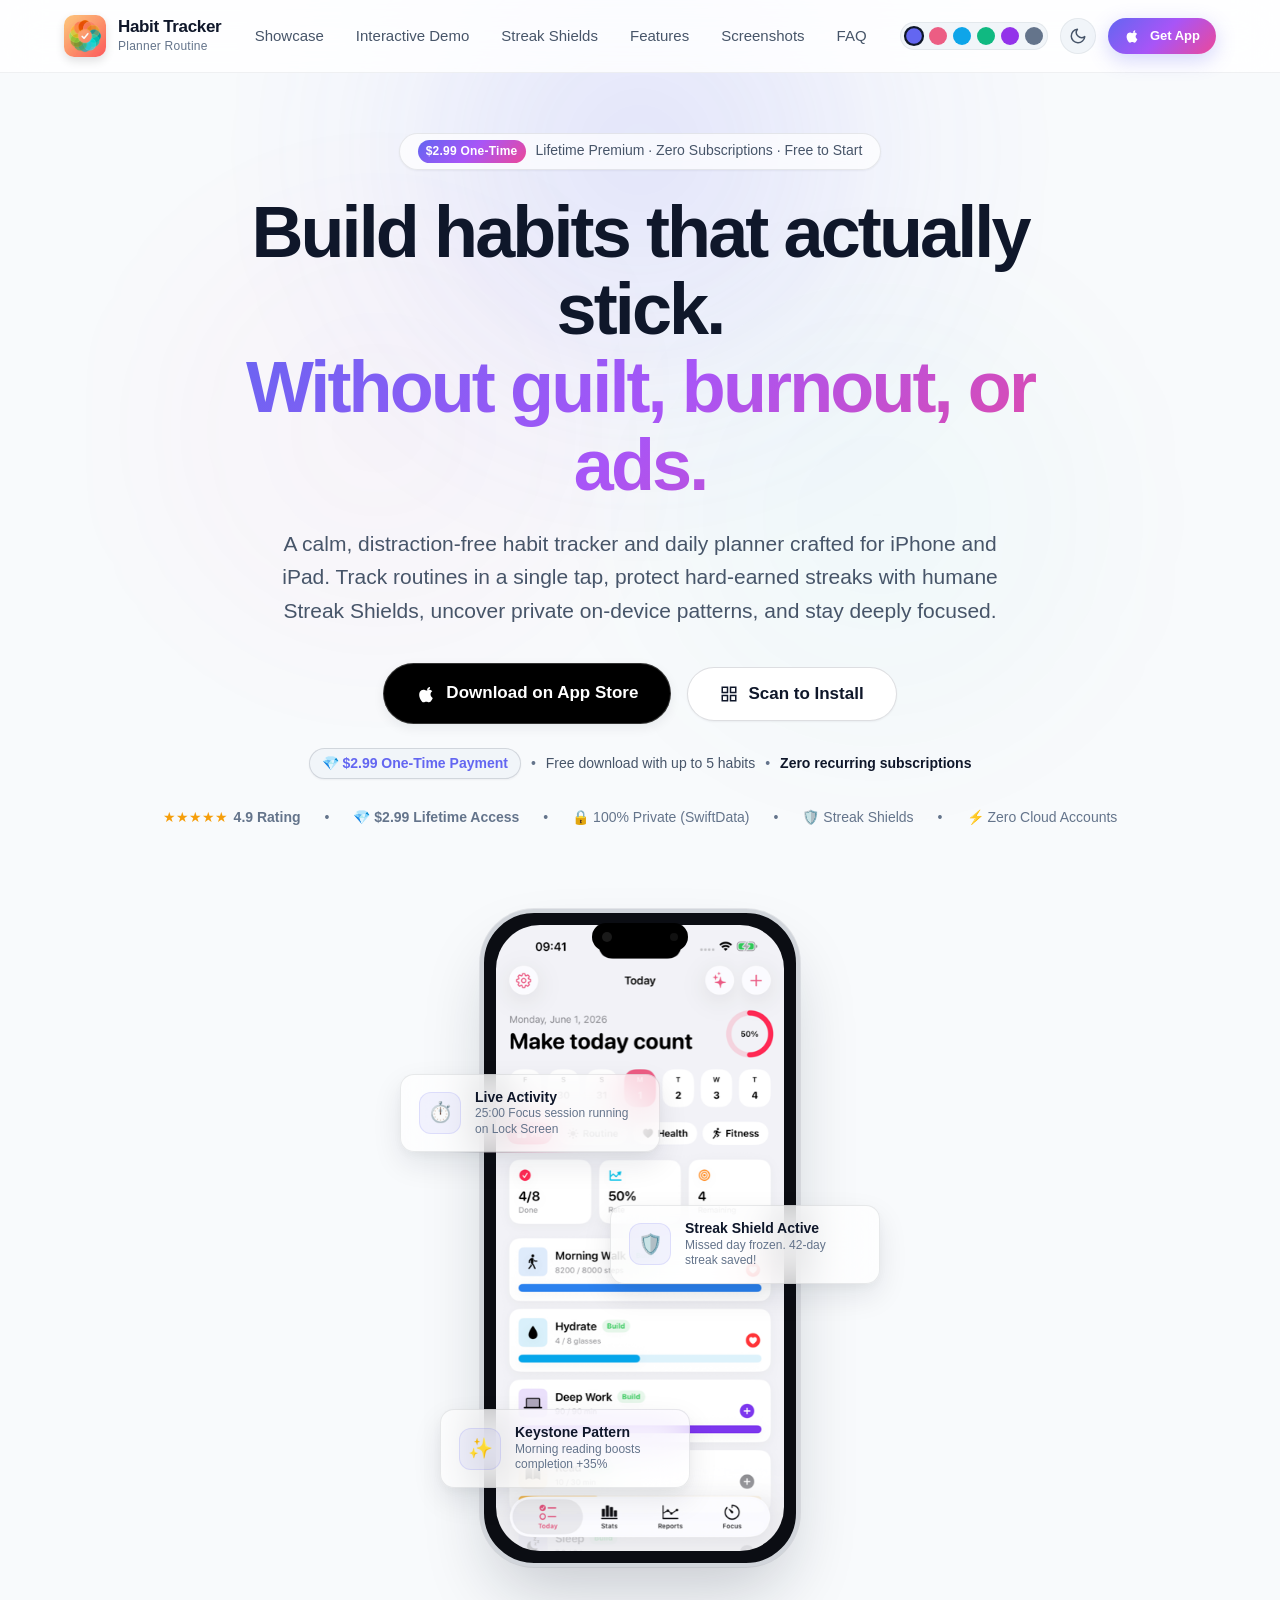
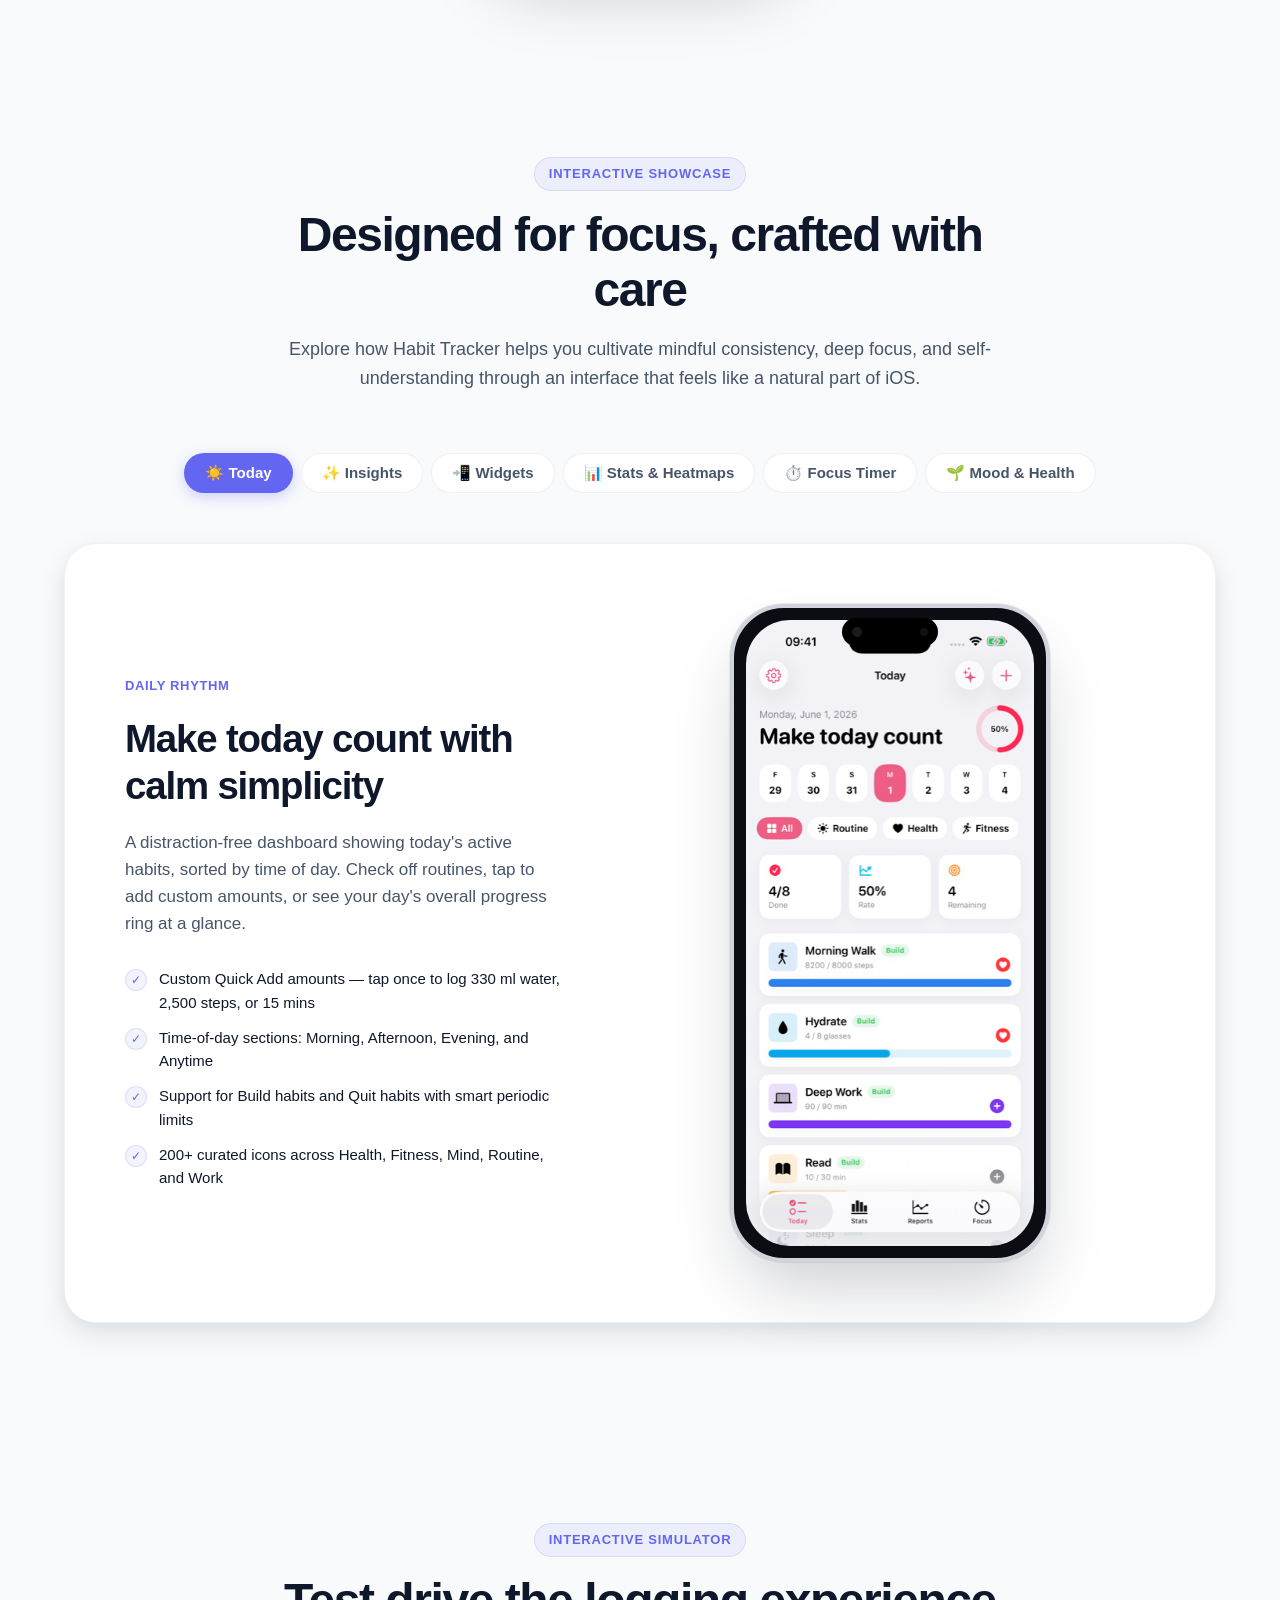
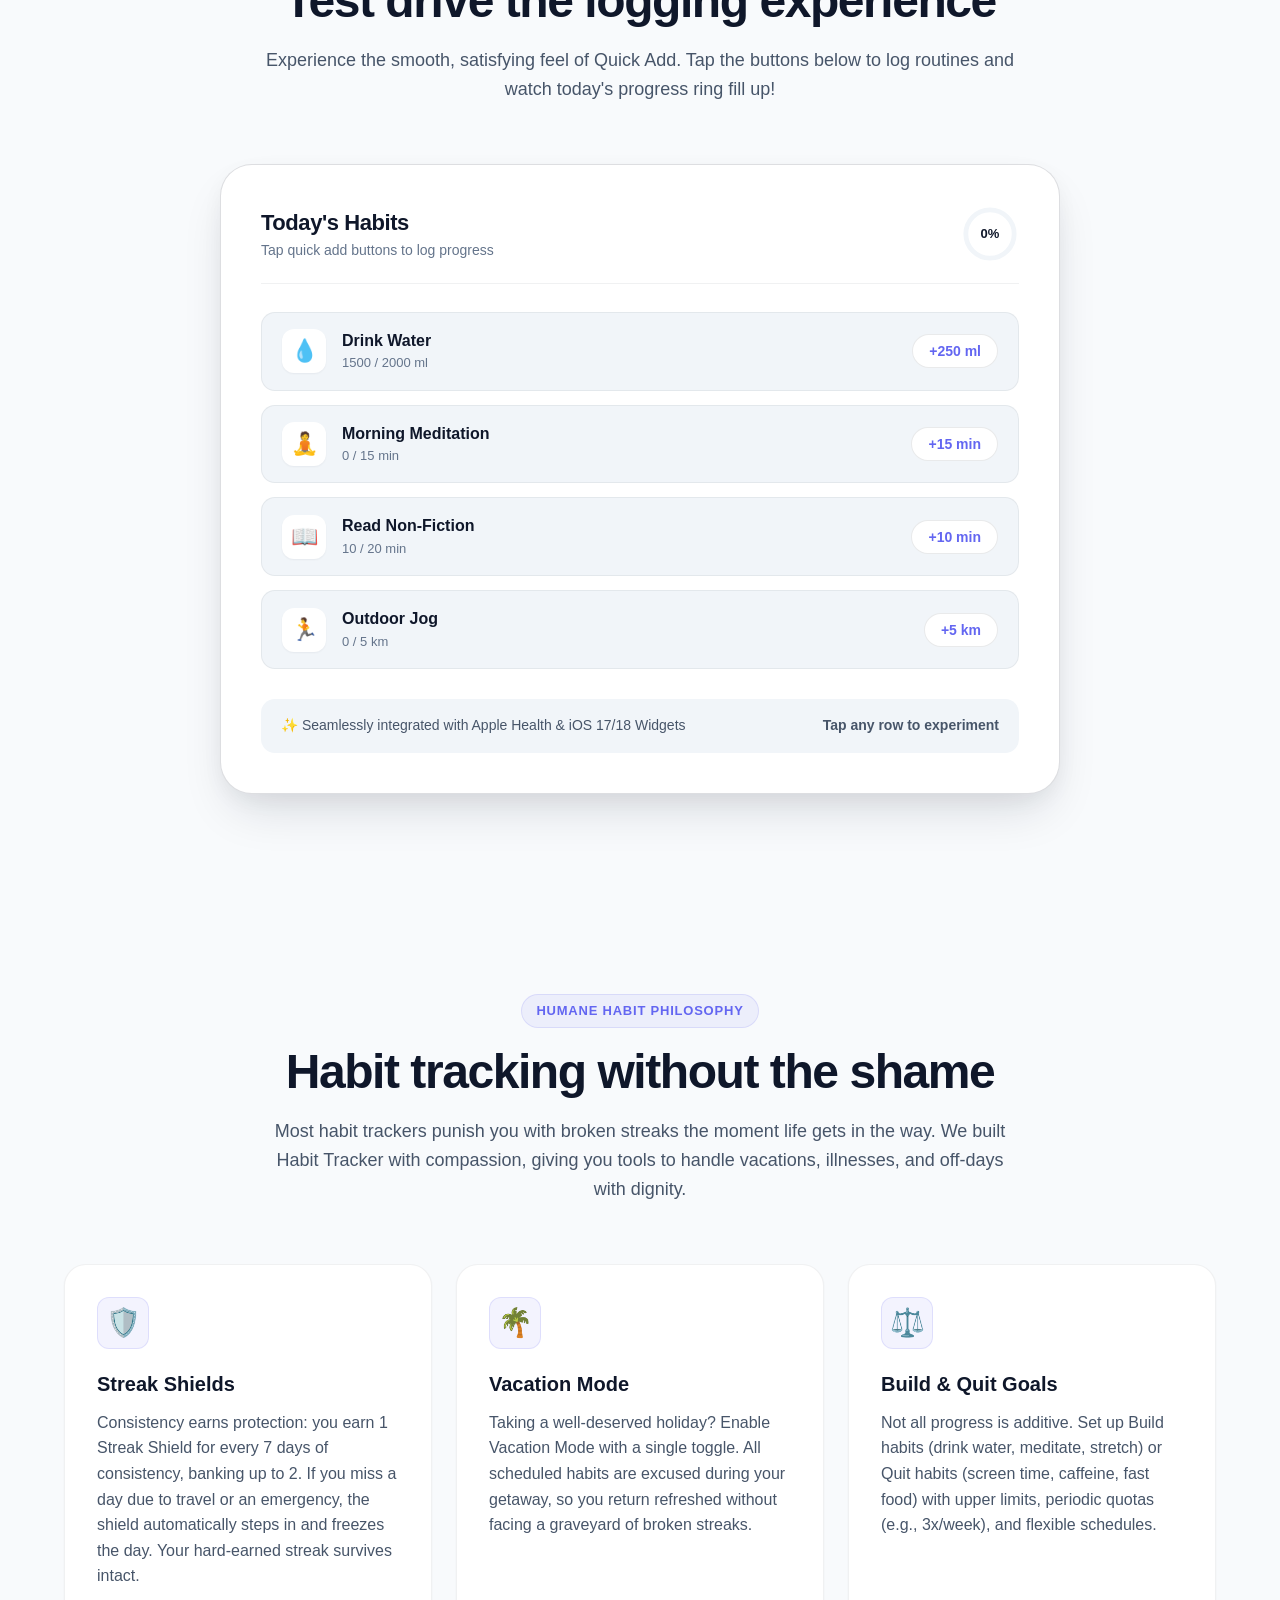
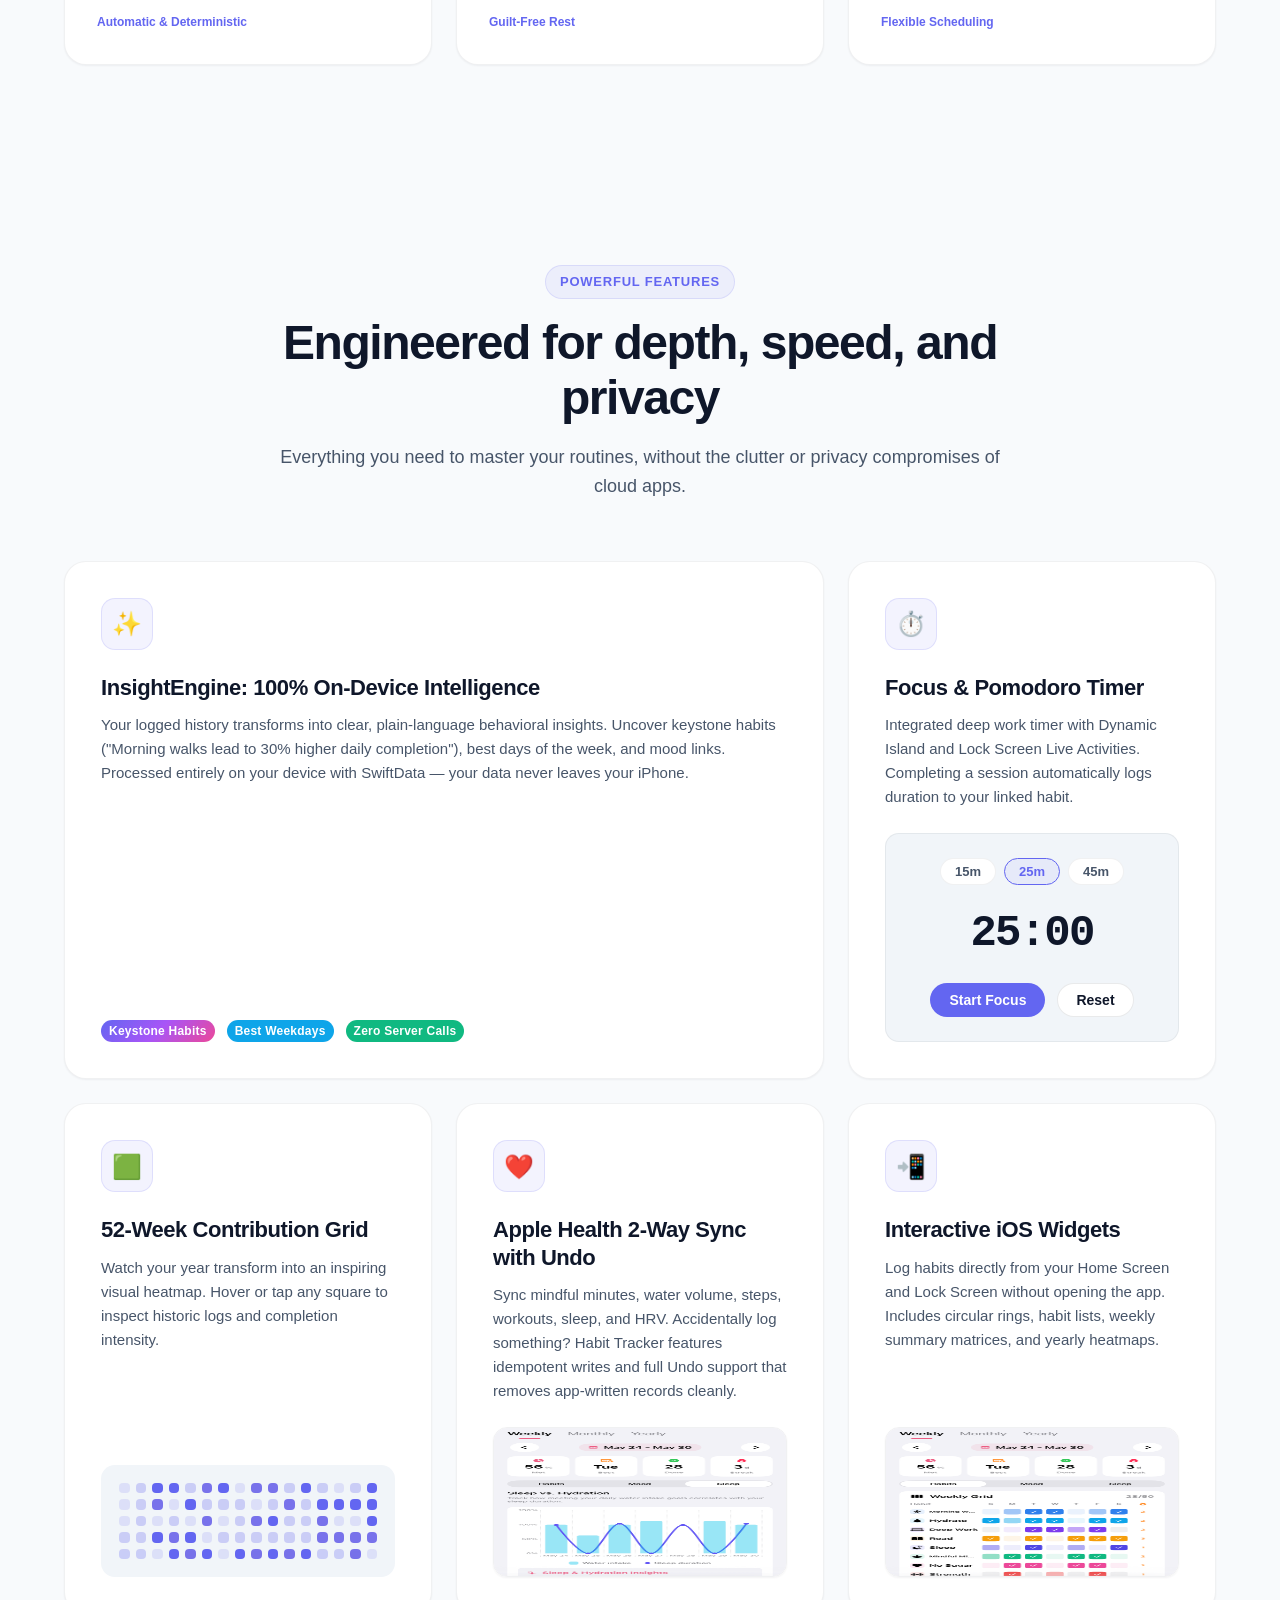
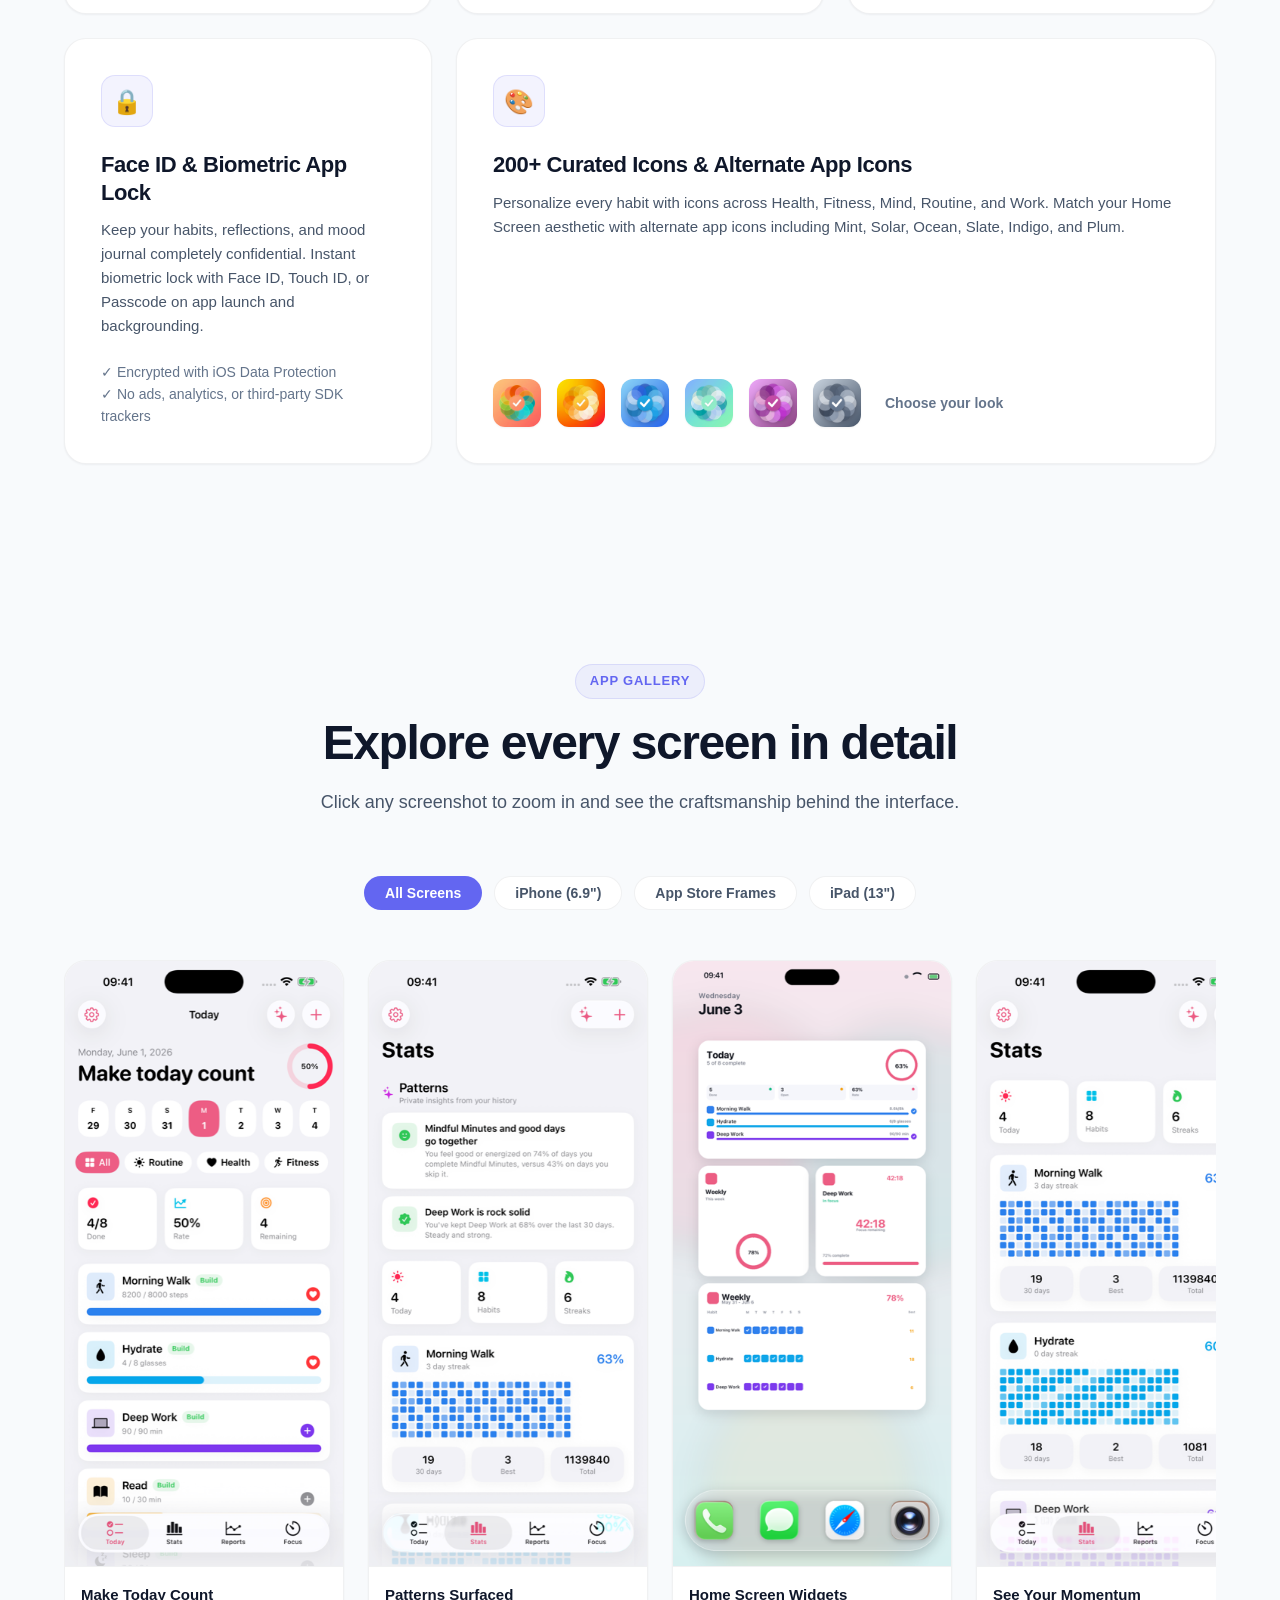
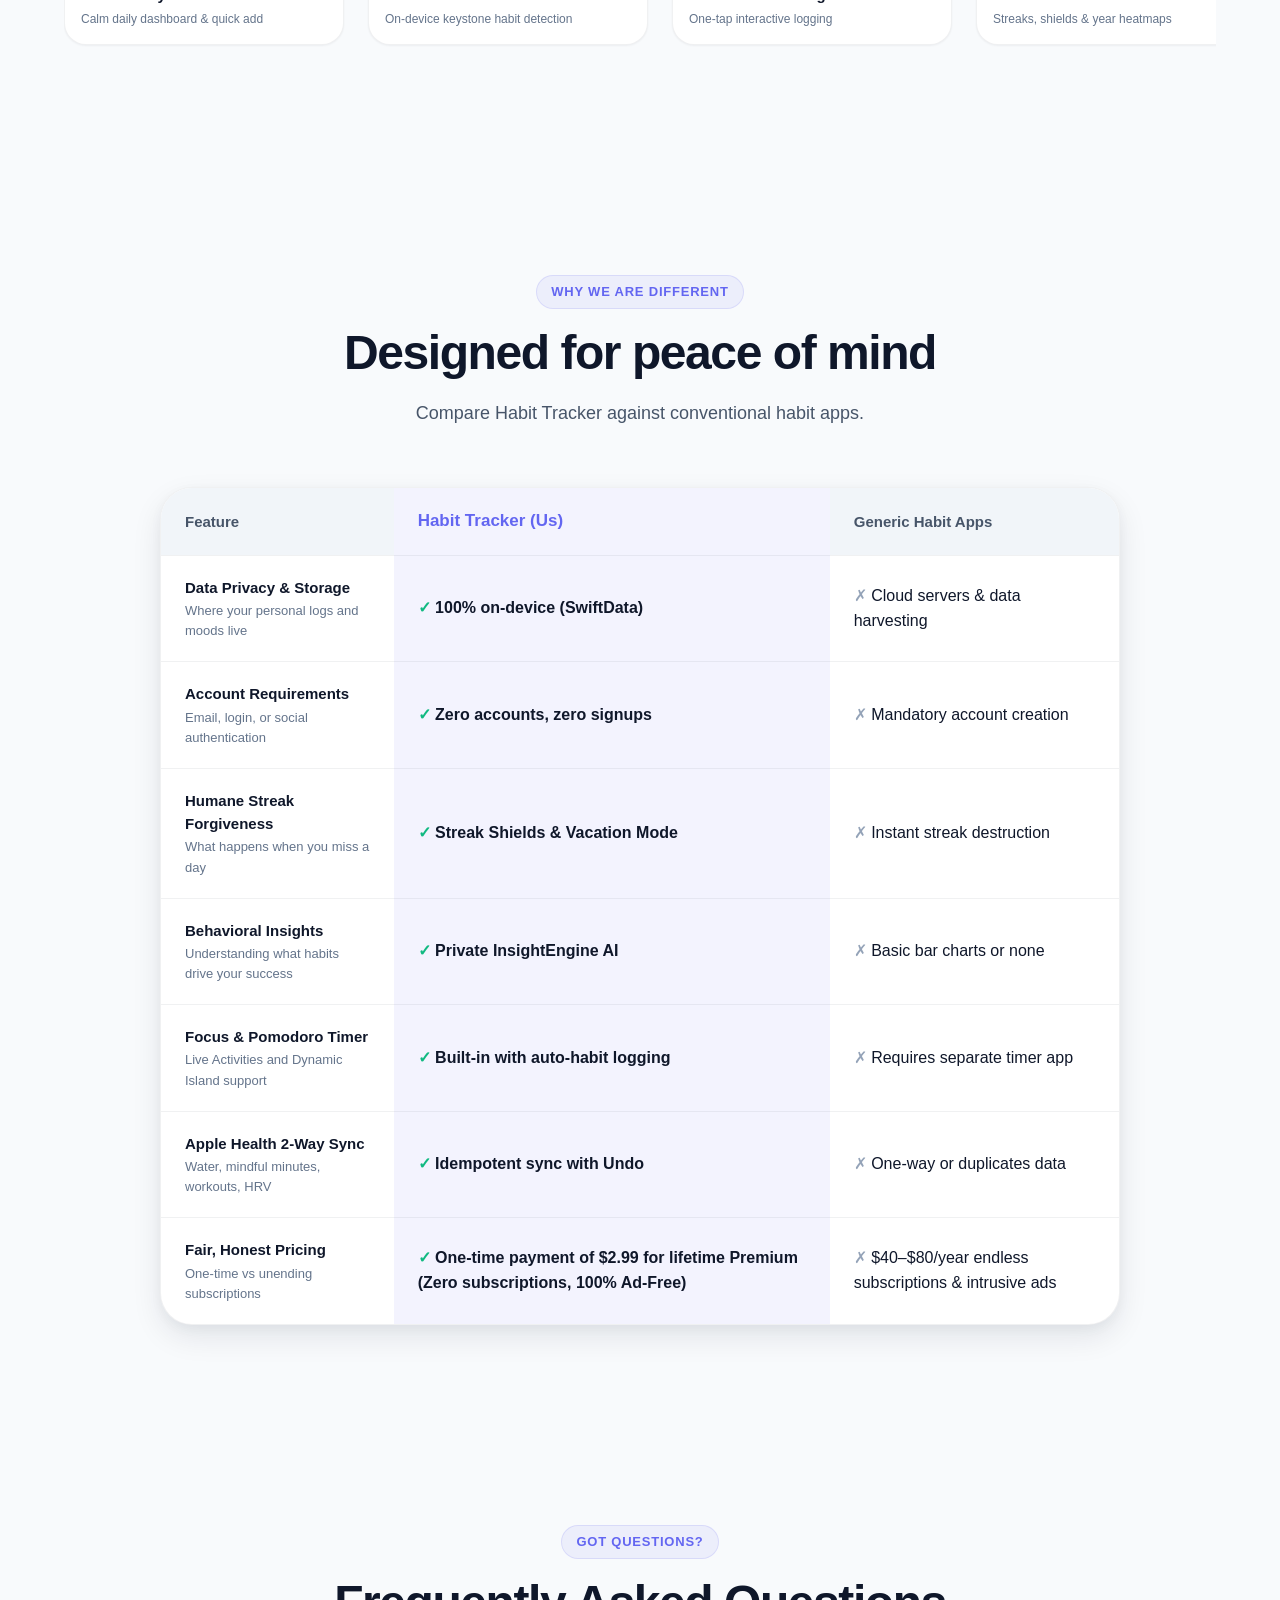
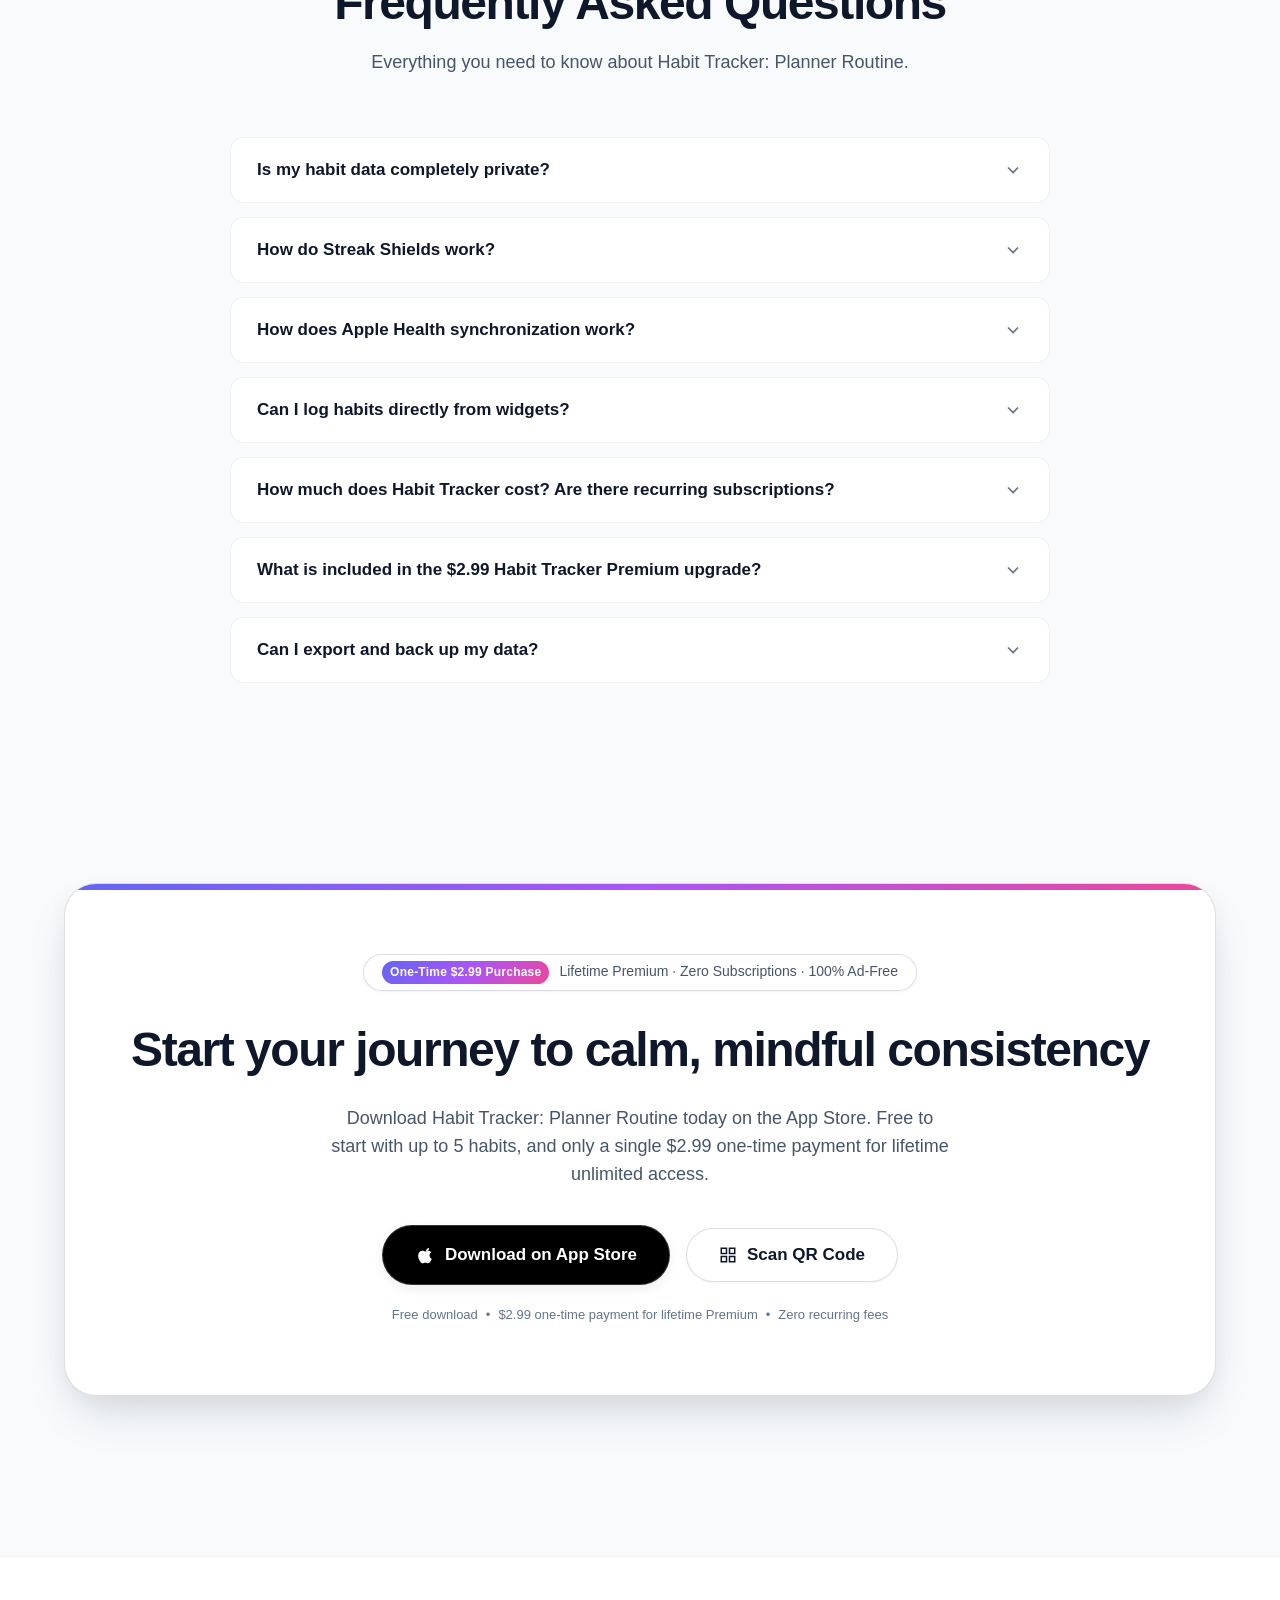
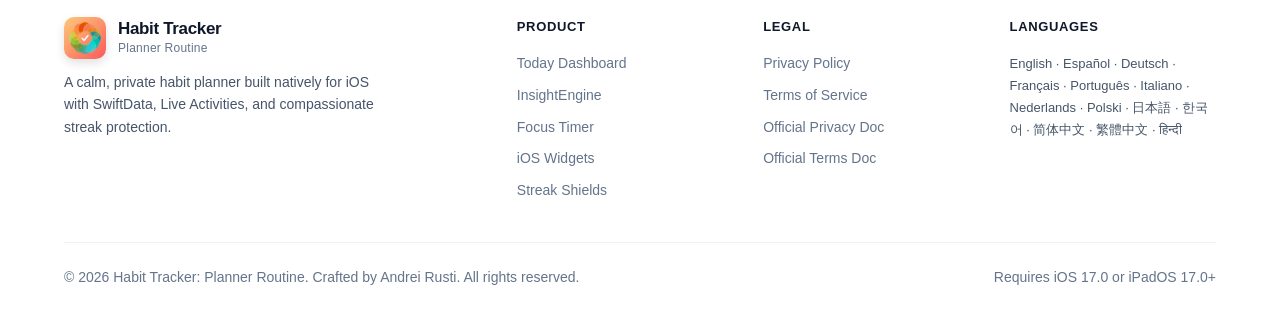
==== commit 6f03ccec: "Highlight .99 one-time payment for lifetime access and zero subscriptions" ====
--- a/index.html
+++ b/index.html
@@ -20,20 +20,20 @@
   </script>
 
   <!-- SEO & Open Graph Meta Tags -->
-  <meta name="description" content="A calm, private habit tracker and planner designed for iPhone and iPad. Track routines in one tap, protect streaks with humane shields, uncover on-device insights, and keep focus alive with Live Activities.">
-  <meta name="keywords" content="habit tracker, routine planner, daily habits, iOS habit tracker, streak shields, apple health sync, focus timer, pomodoro, privacy first habit app">
+  <meta name="description" content="A calm, private habit tracker and routine planner for iPhone and iPad. Track routines in one tap, protect streaks with humane shields, and uncover on-device insights. Free to download with a single $2.99 one-time payment for lifetime Premium — zero subscriptions.">
+  <meta name="keywords" content="habit tracker, routine planner, daily habits, iOS habit tracker, streak shields, apple health sync, focus timer, pomodoro, privacy first habit app, one time payment habit tracker">
   <meta name="author" content="Andrei Rusti">
 
   <!-- Open Graph / Facebook -->
   <meta property="og:type" content="website">
   <meta property="og:title" content="Habit Tracker: Planner Routine — Built for iPhone & iPad">
-  <meta property="og:description" content="Build habits that actually stick. Tap-to-log, humane streak shields, private on-device pattern intelligence, and iOS widgets. Zero ads, zero accounts.">
+  <meta property="og:description" content="Build habits that actually stick. Tap-to-log, humane streak shields, and private on-device intelligence. Free to try with a single $2.99 one-time purchase for lifetime Premium (zero subscriptions).">
   <meta property="og:image" content="assets/frames/01-today.png">
 
   <!-- Twitter -->
   <meta name="twitter:card" content="summary_large_image">
   <meta name="twitter:title" content="Habit Tracker: Planner Routine">
-  <meta name="twitter:description" content="A calm, private habit planner designed for iPhone and iPad. Track routines, protect focus, and build momentum.">
+  <meta name="twitter:description" content="A calm, private habit planner for iPhone and iPad. $2.99 one-time payment for lifetime Premium — no recurring subscriptions.">
   <meta name="twitter:image" content="assets/frames/01-today.png">
 
   <!-- Favicons & App Icons -->
@@ -111,7 +111,7 @@
           </button>
 
           <!-- Download CTA -->
-          <a href="https://apps.apple.com/app/habit-tracker-planner-routine/id6504261778" target="_blank" rel="noopener noreferrer" class="btn btn-primary btn-sm">
+          <a href="https://apps.apple.com/us/app/habit-tracker-planner-routine/id6774956996" target="_blank" rel="noopener noreferrer" class="btn btn-primary btn-sm">
             <svg width="16" height="16" viewBox="0 0 24 24" fill="currentColor">
               <path d="M18.71 19.5c-.83 1.24-1.71 2.45-3.05 2.47-1.34.03-1.77-.79-3.29-.79-1.53 0-2 .77-3.27.82-1.31.05-2.3-1.32-3.14-2.53C4.25 17 2.94 12.45 4.7 9.39c.87-1.52 2.43-2.48 4.12-2.51 1.28-.02 2.5.87 3.29.87.78 0 2.26-1.07 3.81-.91.65.03 2.47.26 3.64 1.98-.09.06-2.17 1.28-2.15 3.81.03 3.02 2.65 4.03 2.68 4.04-.03.07-.42 1.44-1.38 2.83M15.97 6.37c.62-.75 1.04-1.8 0.92-2.85-.9.04-1.99.6-2.64 1.35-.58.66-1.08 1.73-.95 2.76 1 .08 2.05-.51 2.67-1.26z"/>
             </svg>
@@ -142,12 +142,15 @@
       <li><a href="terms.html">Terms of Service</a></li>
     </ul>
     <div class="mobile-drawer-bottom">
-      <a href="https://apps.apple.com/app/habit-tracker-planner-routine/id6504261778" target="_blank" rel="noopener noreferrer" class="btn btn-primary" style="width:100%;">
+      <a href="https://apps.apple.com/us/app/habit-tracker-planner-routine/id6774956996" target="_blank" rel="noopener noreferrer" class="btn btn-primary" style="width:100%;">
         <svg width="18" height="18" viewBox="0 0 24 24" fill="currentColor">
           <path d="M18.71 19.5c-.83 1.24-1.71 2.45-3.05 2.47-1.34.03-1.77-.79-3.29-.79-1.53 0-2 .77-3.27.82-1.31.05-2.3-1.32-3.14-2.53C4.25 17 2.94 12.45 4.7 9.39c.87-1.52 2.43-2.48 4.12-2.51 1.28-.02 2.5.87 3.29.87.78 0 2.26-1.07 3.81-.91.65.03 2.47.26 3.64 1.98-.09.06-2.17 1.28-2.15 3.81.03 3.02 2.65 4.03 2.68 4.04-.03.07-.42 1.44-1.38 2.83M15.97 6.37c.62-.75 1.04-1.8 0.92-2.85-.9.04-1.99.6-2.64 1.35-.58.66-1.08 1.73-.95 2.76 1 .08 2.05-.51 2.67-1.26z"/>
         </svg>
         <span>Download on App Store</span>
       </a>
+      <div style="font-size:0.8125rem; color:var(--text-muted); text-align:center;">
+        Free to start · $2.99 one-time for lifetime access
+      </div>
     </div>
   </div>
 
@@ -157,10 +160,10 @@
          ========================================================================== -->
     <section class="section hero-section">
       <div class="container">
-        <!-- New Release Pill -->
+        <!-- New Release & Pricing Pill -->
         <div class="hero-pill">
-          <span class="hero-pill-badge">Version 2.0</span>
-          <span>Custom Quick Add · 200+ Icons · Apple Health Undo</span>
+          <span class="hero-pill-badge">$2.99 One-Time</span>
+          <span>Lifetime Premium · Zero Subscriptions · Free to Start</span>
         </div>
 
         <!-- Headline -->
@@ -177,7 +180,7 @@
 
         <!-- Call to Actions -->
         <div class="hero-actions">
-          <a href="https://apps.apple.com/app/habit-tracker-planner-routine/id6504261778" target="_blank" rel="noopener noreferrer" class="btn btn-apple btn-lg">
+          <a href="https://apps.apple.com/us/app/habit-tracker-planner-routine/id6774956996" target="_blank" rel="noopener noreferrer" class="btn btn-apple btn-lg">
             <svg viewBox="0 0 24 24">
               <path d="M18.71 19.5c-.83 1.24-1.71 2.45-3.05 2.47-1.34.03-1.77-.79-3.29-.79-1.53 0-2 .77-3.27.82-1.31.05-2.3-1.32-3.14-2.53C4.25 17 2.94 12.45 4.7 9.39c.87-1.52 2.43-2.48 4.12-2.51 1.28-.02 2.5.87 3.29.87.78 0 2.26-1.07 3.81-.91.65.03 2.47.26 3.64 1.98-.09.06-2.17 1.28-2.15 3.81.03 3.02 2.65 4.03 2.68 4.04-.03.07-.42 1.44-1.38 2.83M15.97 6.37c.62-.75 1.04-1.8 0.92-2.85-.9.04-1.99.6-2.64 1.35-.58.66-1.08 1.73-.95 2.76 1 .08 2.05-.51 2.67-1.26z"/>
             </svg>
@@ -195,6 +198,15 @@
           </button>
         </div>
 
+        <!-- Hero Pricing Note -->
+        <div class="hero-pricing-badge">
+          <span class="price-highlight">💎 $2.99 One-Time Payment</span>
+          <span class="dot-divider">•</span>
+          <span>Free download with up to 5 habits</span>
+          <span class="dot-divider">•</span>
+          <span><strong>Zero recurring subscriptions</strong></span>
+        </div>
+
         <!-- Social Proof Metrics -->
         <div class="hero-proof">
           <div class="proof-item">
@@ -203,15 +215,19 @@
           </div>
           <span>•</span>
           <div class="proof-item">
-            <span>🔒 100% Private (SwiftData)</span>
+            <span>💎 <strong>$2.99 Lifetime Access</strong></span>
           </div>
           <span>•</span>
           <div class="proof-item">
-            <span>🛡️ Streak Shields & Vacation Mode</span>
+            <span>🔒 100% Private (SwiftData)</span>
           </div>
           <span>•</span>
           <div class="proof-item">
-            <span>⚡️ Zero Cloud Accounts Required</span>
+            <span>🛡️ Streak Shields</span>
+          </div>
+          <span>•</span>
+          <div class="proof-item">
+            <span>⚡️ Zero Cloud Accounts</span>
           </div>
         </div>
 
@@ -844,14 +860,14 @@
               </tr>
               <tr>
                 <td>
-                  <div class="table-feature-title">Ads & Subscriptions</div>
-                  <div class="table-feature-desc">Interruption and pricing model</div>
+                  <div class="table-feature-title">Fair, Honest Pricing</div>
+                  <div class="table-feature-desc">One-time vs unending subscriptions</div>
                 </td>
                 <td class="col-highlight">
-                  <span class="check-icon">✓</span> 100% Ad-Free, generous free tier
-                </td>
-                <td>
-                  <span class="cross-icon">✗</span> Full-screen popups & paywalls
+                  <span class="check-icon">✓</span> <strong>One-time payment of $2.99</strong> for lifetime Premium (Zero subscriptions, 100% Ad-Free)
+                </td>
+                <td>
+                  <span class="cross-icon">✗</span> $40–$80/year endless subscriptions & intrusive ads
                 </td>
               </tr>
             </tbody>
@@ -937,19 +953,34 @@
           <!-- Question 5 -->
           <div class="faq-item">
             <button class="faq-question">
-              <span>What is included in Habit Tracker Premium?</span>
+              <span>How much does Habit Tracker cost? Are there recurring subscriptions?</span>
               <svg class="faq-chevron" viewBox="0 0 24 24" fill="none" stroke="currentColor" stroke-width="2">
                 <polyline points="6 9 12 15 18 9"></polyline>
               </svg>
             </button>
             <div class="faq-answer">
               <div class="faq-answer-inner">
-                The free version is fully functional with up to 5 active habits and essential tracking. Habit Tracker Premium unlocks unlimited active habits, full on-device InsightEngine patterns, Face ID biometric lock, advanced multi-year reports, backup export/import, and alternate app icon customizations.
+                <strong>Habit Tracker is free to download and start building habits</strong> with up to 5 active routines. To unlock unlimited habits and all premium features, it is a single <strong>one-time payment of just $2.99</strong>. That grants lifetime access forever on your iPhone and iPad. There are <strong>zero monthly or annual subscriptions</strong>, no hidden paywalls, and no advertisements.
               </div>
             </div>
           </div>
 
           <!-- Question 6 -->
+          <div class="faq-item">
+            <button class="faq-question">
+              <span>What is included in the $2.99 Habit Tracker Premium upgrade?</span>
+              <svg class="faq-chevron" viewBox="0 0 24 24" fill="none" stroke="currentColor" stroke-width="2">
+                <polyline points="6 9 12 15 18 9"></polyline>
+              </svg>
+            </button>
+            <div class="faq-answer">
+              <div class="faq-answer-inner">
+                The one-time $2.99 unlock gives you lifetime access to: unlimited active habits, full on-device InsightEngine behavioral analytics (keystone habits, completion triggers, best weekdays), Face ID and biometric app lock, comprehensive multi-year reports, backup file export/import, and all alternate app icons and accent themes.
+              </div>
+            </div>
+          </div>
+
+          <!-- Question 7 -->
           <div class="faq-item">
             <button class="faq-question">
               <span>Can I export and back up my data?</span>
@@ -973,14 +1004,20 @@
     <section class="section">
       <div class="container">
         <div class="cta-banner">
+          <!-- Pricing Badge -->
+          <div class="cta-price-pill">
+            <span class="cta-price-tag">One-Time $2.99 Purchase</span>
+            <span>Lifetime Premium · Zero Subscriptions · 100% Ad-Free</span>
+          </div>
+
           <h2 class="cta-title">Start your journey to calm, mindful consistency</h2>
           <p class="cta-desc">
             Download Habit Tracker: Planner Routine today on the App Store.
-            Experience the difference of an app designed with empathy and respect for your time.
+            Free to start with up to 5 habits, and only a single $2.99 one-time payment for lifetime unlimited access.
           </p>
 
           <div class="cta-buttons">
-            <a href="https://apps.apple.com/app/habit-tracker-planner-routine/id6504261778" target="_blank" rel="noopener noreferrer" class="btn btn-apple btn-lg">
+            <a href="https://apps.apple.com/us/app/habit-tracker-planner-routine/id6774956996" target="_blank" rel="noopener noreferrer" class="btn btn-apple btn-lg">
               <svg viewBox="0 0 24 24">
                 <path d="M18.71 19.5c-.83 1.24-1.71 2.45-3.05 2.47-1.34.03-1.77-.79-3.29-.79-1.53 0-2 .77-3.27.82-1.31.05-2.3-1.32-3.14-2.53C4.25 17 2.94 12.45 4.7 9.39c.87-1.52 2.43-2.48 4.12-2.51 1.28-.02 2.5.87 3.29.87.78 0 2.26-1.07 3.81-.91.65.03 2.47.26 3.64 1.98-.09.06-2.17 1.28-2.15 3.81.03 3.02 2.65 4.03 2.68 4.04-.03.07-.42 1.44-1.38 2.83M15.97 6.37c.62-.75 1.04-1.8 0.92-2.85-.9.04-1.99.6-2.64 1.35-.58.66-1.08 1.73-.95 2.76 1 .08 2.05-.51 2.67-1.26z"/>
               </svg>
@@ -996,6 +1033,10 @@
               </svg>
               <span>Scan QR Code</span>
             </button>
+          </div>
+
+          <div class="cta-micro-note">
+            <span>Free download</span> • <span>$2.99 one-time payment for lifetime Premium</span> • <span>Zero recurring fees</span>
           </div>
         </div>
       </div>
@@ -1078,22 +1119,31 @@
   </div>
 
   <!-- ==========================================================================
-       QR Code Scan Modal (Scannable SVG)
+       QR Code Scan Modal (Scannable PNG & Direct Link)
        ========================================================================== -->
   <div id="qrModal" class="modal-overlay" aria-hidden="true" role="dialog">
     <div class="modal-box">
       <button id="qrClose" class="modal-close-btn" aria-label="Close modal">&times;</button>
       <h3 style="font-size:1.375rem; font-weight:800; margin-bottom:8px;">Scan with your iPhone</h3>
-      <p style="font-size:0.875rem; color:var(--text-secondary); margin-bottom:20px;">
-        Point your camera at this QR code to open Habit Tracker directly on the App Store.
+      <p style="font-size:0.875rem; color:var(--text-secondary); margin-bottom:18px;">
+        Point your camera at this QR code to open Habit Tracker on the App Store.
       </p>
 
-      <!-- Real Scannable SVG QR Code -->
-      <div style="padding:16px; border-radius:18px; display:inline-block; margin-bottom:16px;">
-        <img src="assets/qr-code.svg" alt="App Store QR Code" width="180" height="180" style="display:block; margin:0 auto; border-radius:14px;">
-      </div>
-
-      <div style="font-size:0.8125rem; color:var(--text-muted);">
+      <!-- Real Scannable QR Code -->
+      <a href="https://apps.apple.com/us/app/habit-tracker-planner-routine/id6774956996" target="_blank" rel="noopener noreferrer" style="display:inline-block; text-decoration:none;">
+        <div style="background:#ffffff; padding:16px; border-radius:18px; display:inline-block; margin-bottom:12px; box-shadow:var(--shadow-md);">
+          <img src="assets/qr-code.png" alt="Scan to open Habit Tracker on App Store" width="180" height="180" style="display:block; margin:0 auto; border-radius:10px;">
+        </div>
+      </a>
+
+      <div style="margin-bottom:14px;">
+        <a href="https://apps.apple.com/us/app/habit-tracker-planner-routine/id6774956996" target="_blank" rel="noopener noreferrer" style="font-size:0.875rem; font-weight:600; color:var(--accent-primary);">
+          Open direct App Store link →
+        </a>
+      </div>
+
+      <div style="font-size:0.8125rem; color:var(--text-muted); line-height:1.6;">
+        Free to download · $2.99 one-time payment for lifetime Premium<br>
         Compatible with iPhone, iPad & Apple Silicon Mac (iOS 17+)
       </div>
     </div>
--- a/styles.css
+++ b/styles.css
@@ -734,8 +734,41 @@
   align-items: center;
   justify-content: center;
   gap: 16px;
-  margin-bottom: 30px;
+  margin-bottom: 24px;
   flex-wrap: wrap;
+}
+
+.hero-pricing-badge {
+  display: flex;
+  align-items: center;
+  justify-content: center;
+  gap: 10px;
+  font-size: 0.875rem;
+  color: var(--text-secondary);
+  margin-bottom: 28px;
+  flex-wrap: wrap;
+}
+
+.hero-pricing-badge strong {
+  color: var(--text-primary);
+  font-weight: 700;
+}
+
+.price-highlight {
+  display: inline-flex;
+  align-items: center;
+  gap: 6px;
+  background-color: var(--bg-subtle);
+  border: 1px solid var(--border-medium);
+  padding: 4px 12px;
+  border-radius: var(--radius-full);
+  color: var(--accent-primary);
+  font-weight: 700;
+  box-shadow: var(--shadow-sm);
+}
+
+.dot-divider {
+  color: var(--text-muted);
 }
 
 .hero-proof {
@@ -1826,11 +1859,47 @@
   margin: 0 auto 36px auto;
 }
 
+.cta-price-pill {
+  display: inline-flex;
+  align-items: center;
+  gap: 10px;
+  padding: 6px 18px;
+  border-radius: var(--radius-full);
+  background-color: var(--bg-glass-card);
+  border: 1px solid var(--border-medium);
+  box-shadow: var(--shadow-sm);
+  margin-bottom: 22px;
+  font-size: 0.875rem;
+  color: var(--text-secondary);
+  backdrop-filter: blur(10px);
+}
+
+.cta-price-tag {
+  background: var(--accent-gradient);
+  color: #ffffff;
+  font-size: 0.75rem;
+  font-weight: 700;
+  padding: 2px 8px;
+  border-radius: 999px;
+  letter-spacing: 0.02em;
+}
+
 .cta-buttons {
   display: flex;
   align-items: center;
   justify-content: center;
   gap: 16px;
+  flex-wrap: wrap;
+}
+
+.cta-micro-note {
+  font-size: 0.8125rem;
+  color: var(--text-muted);
+  margin-top: 20px;
+  display: flex;
+  align-items: center;
+  justify-content: center;
+  gap: 8px;
   flex-wrap: wrap;
 }
 
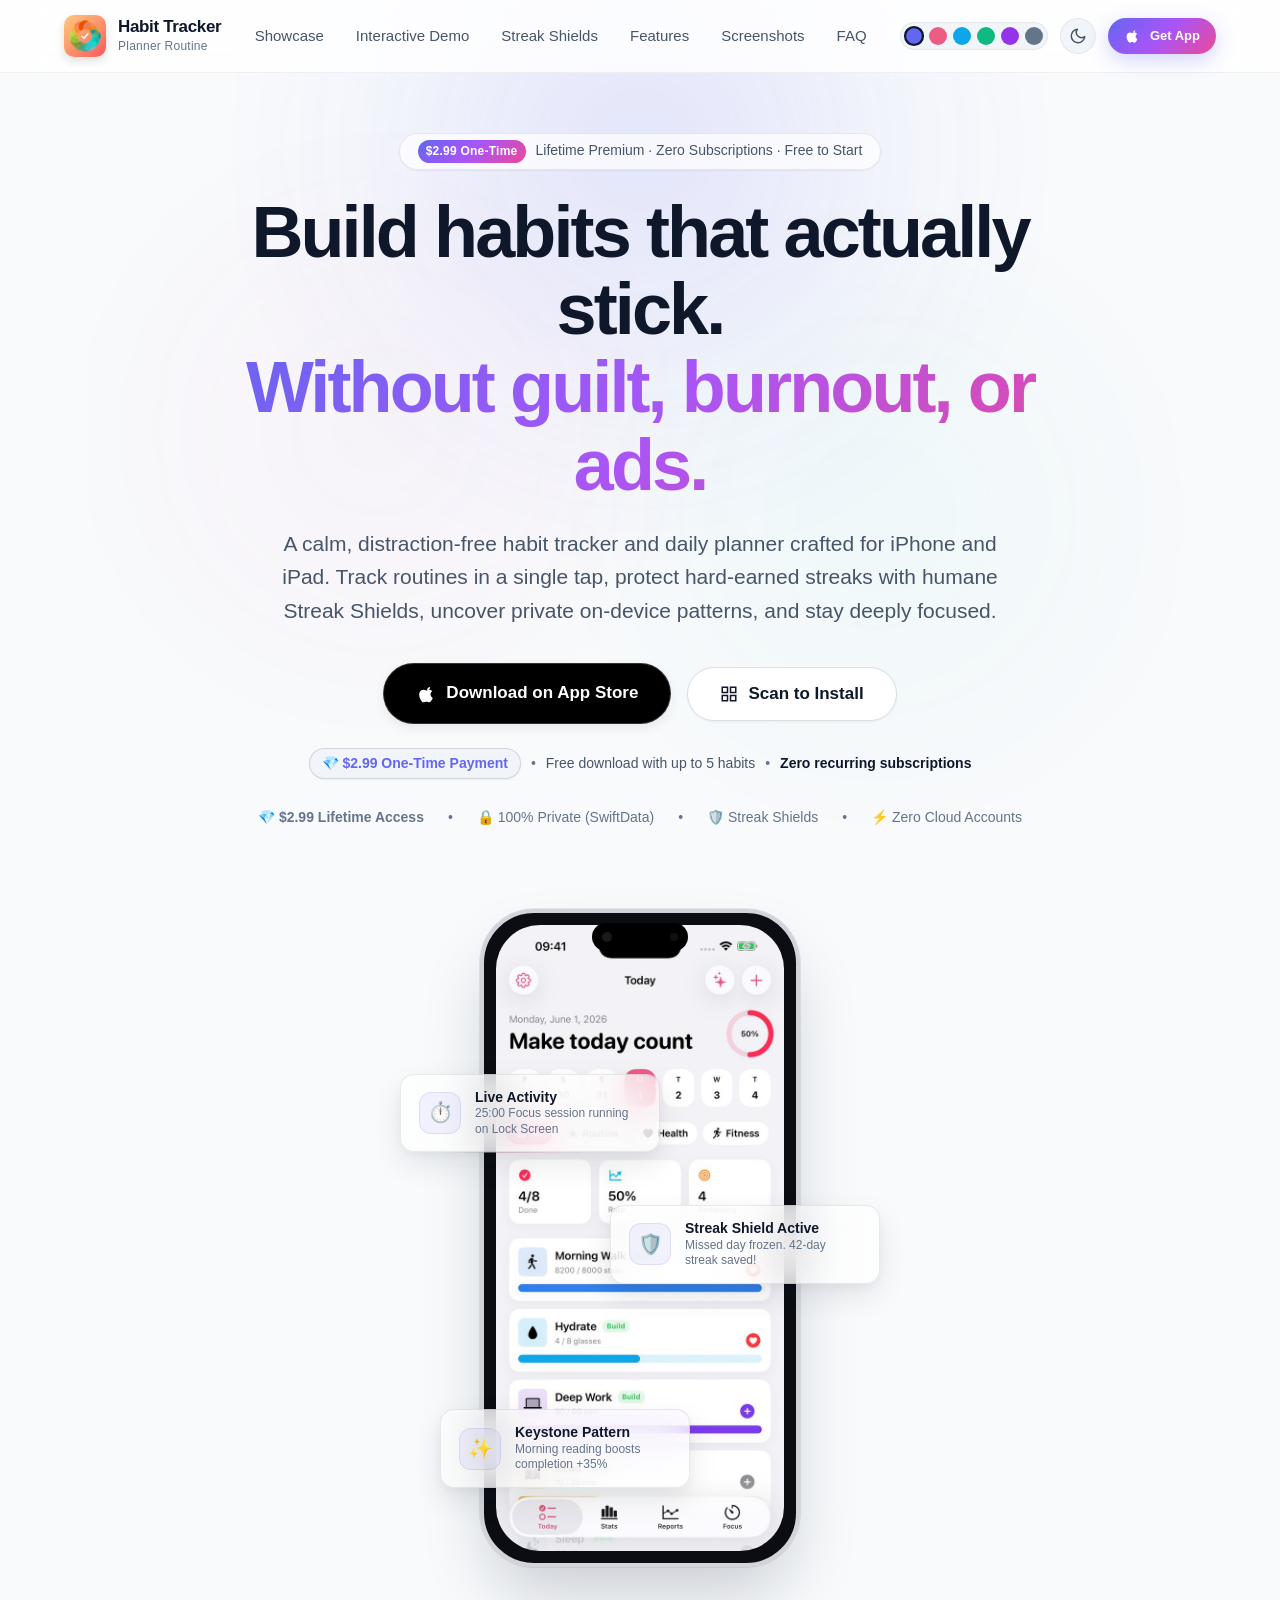
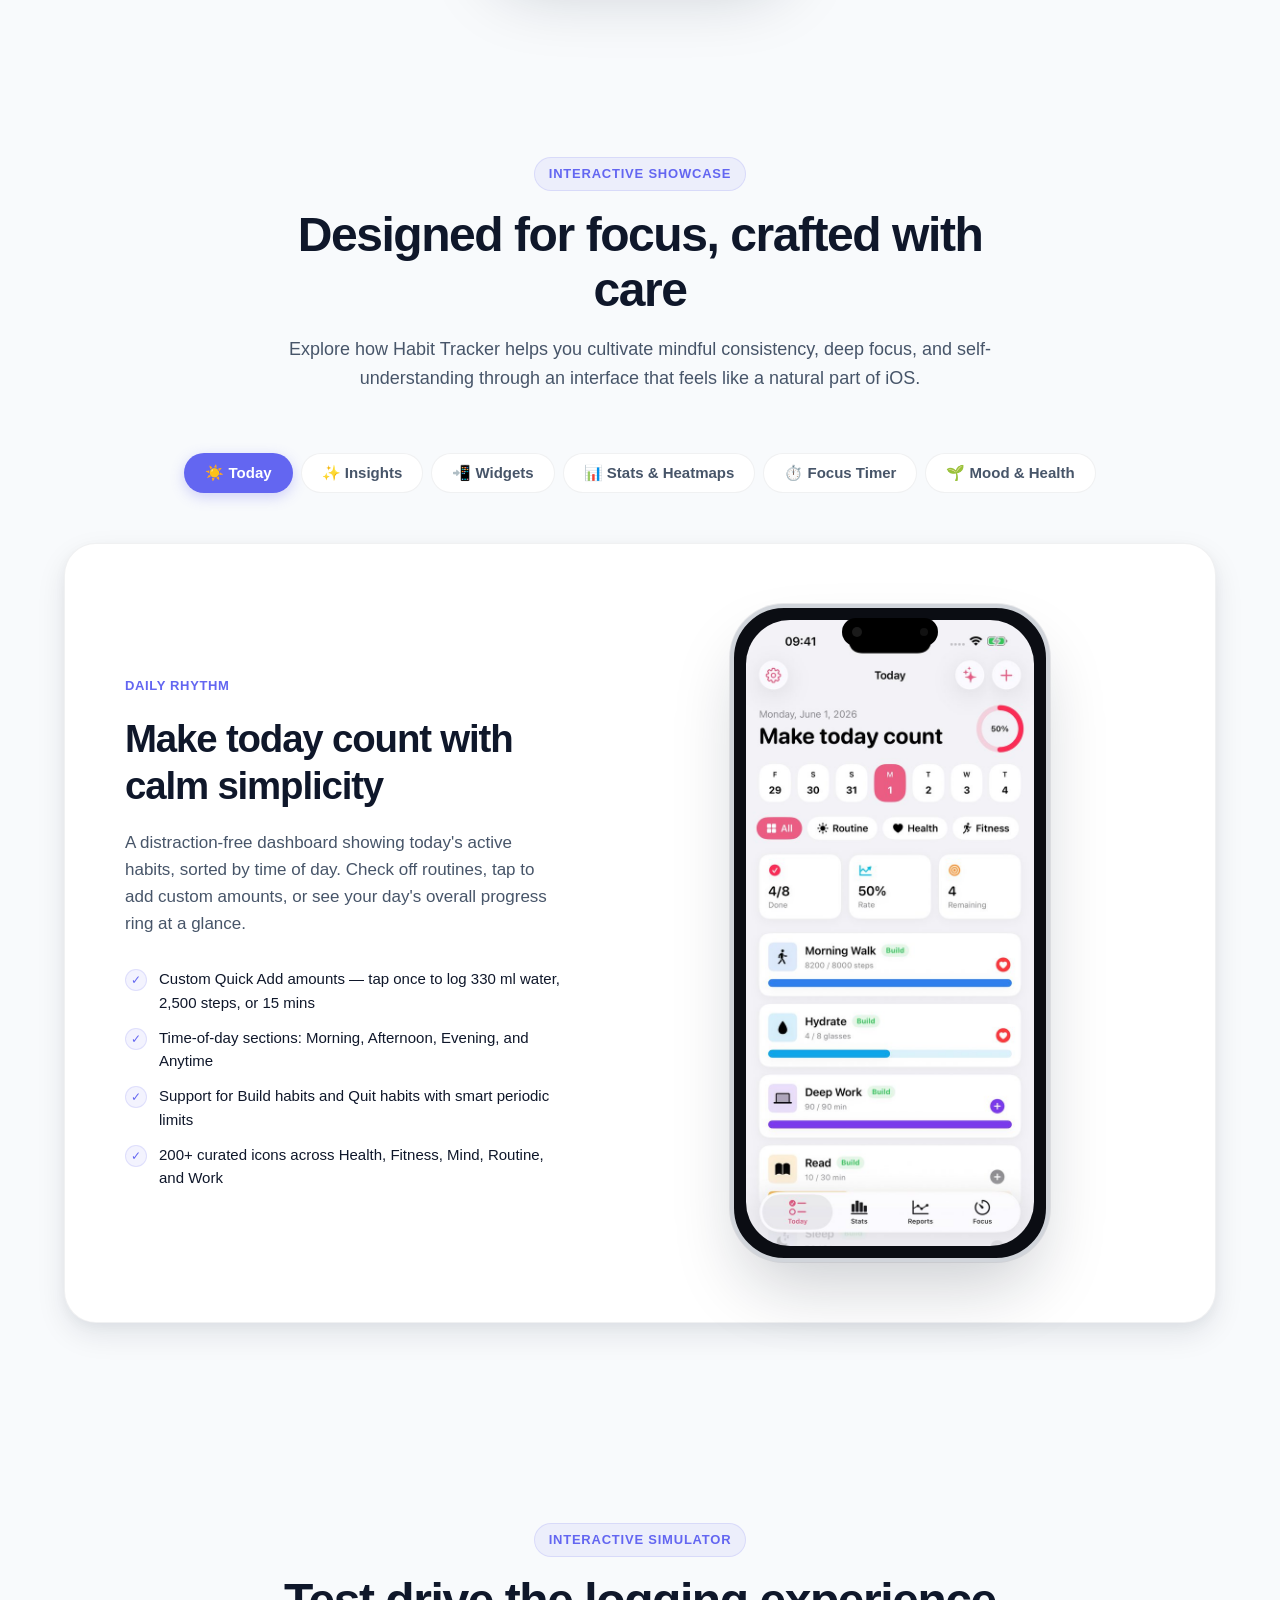
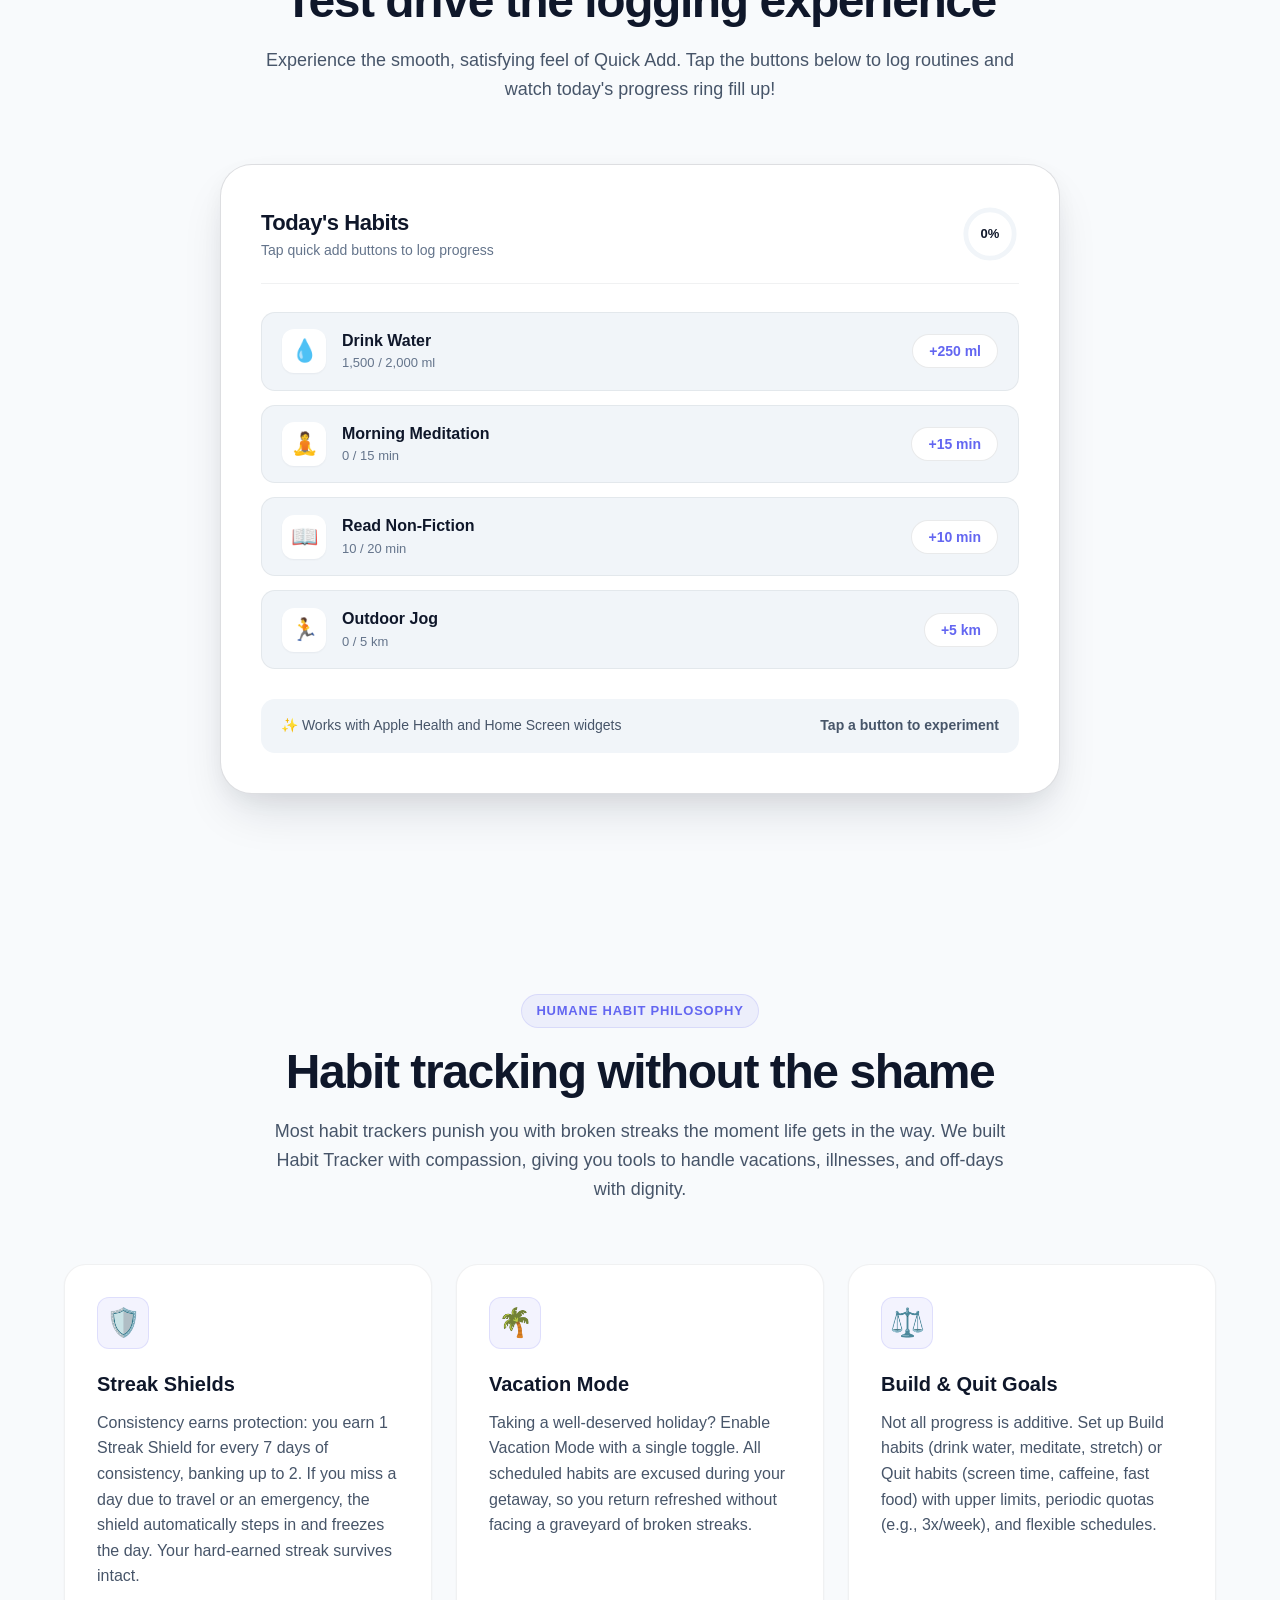
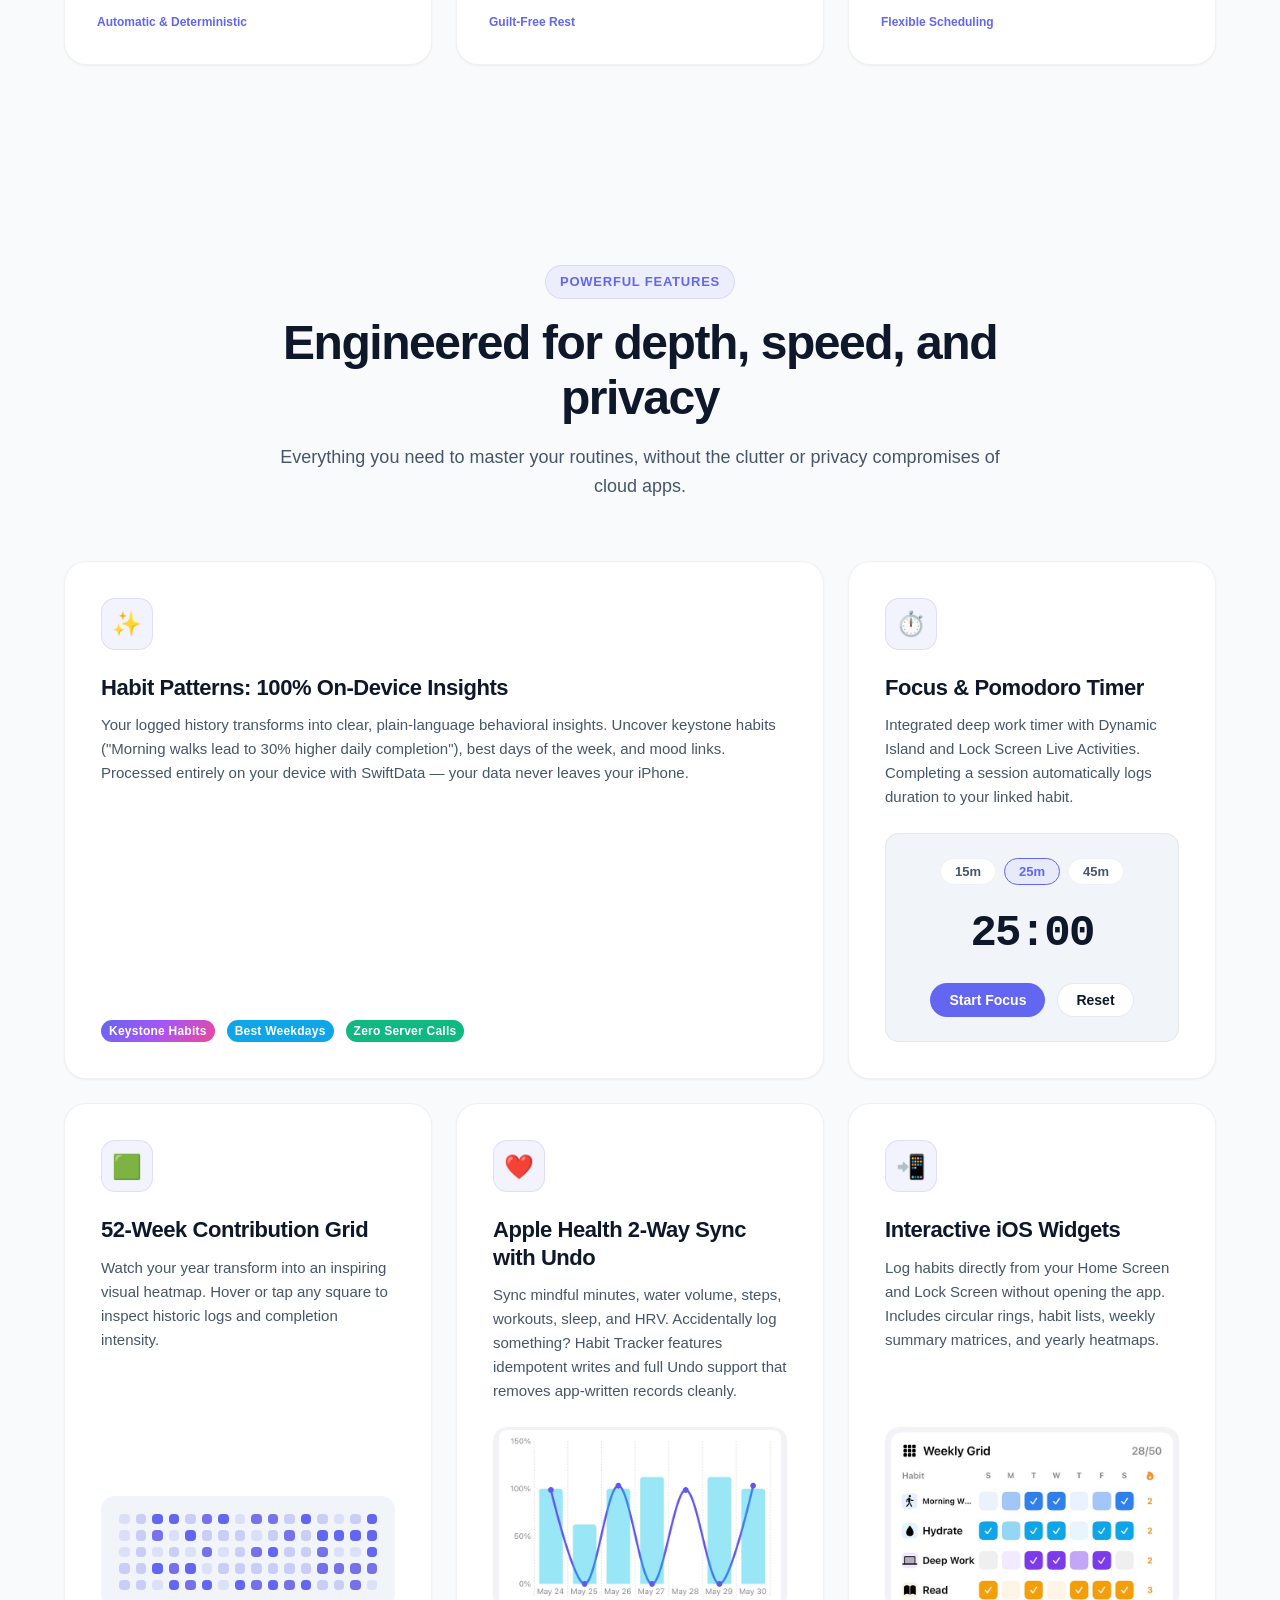
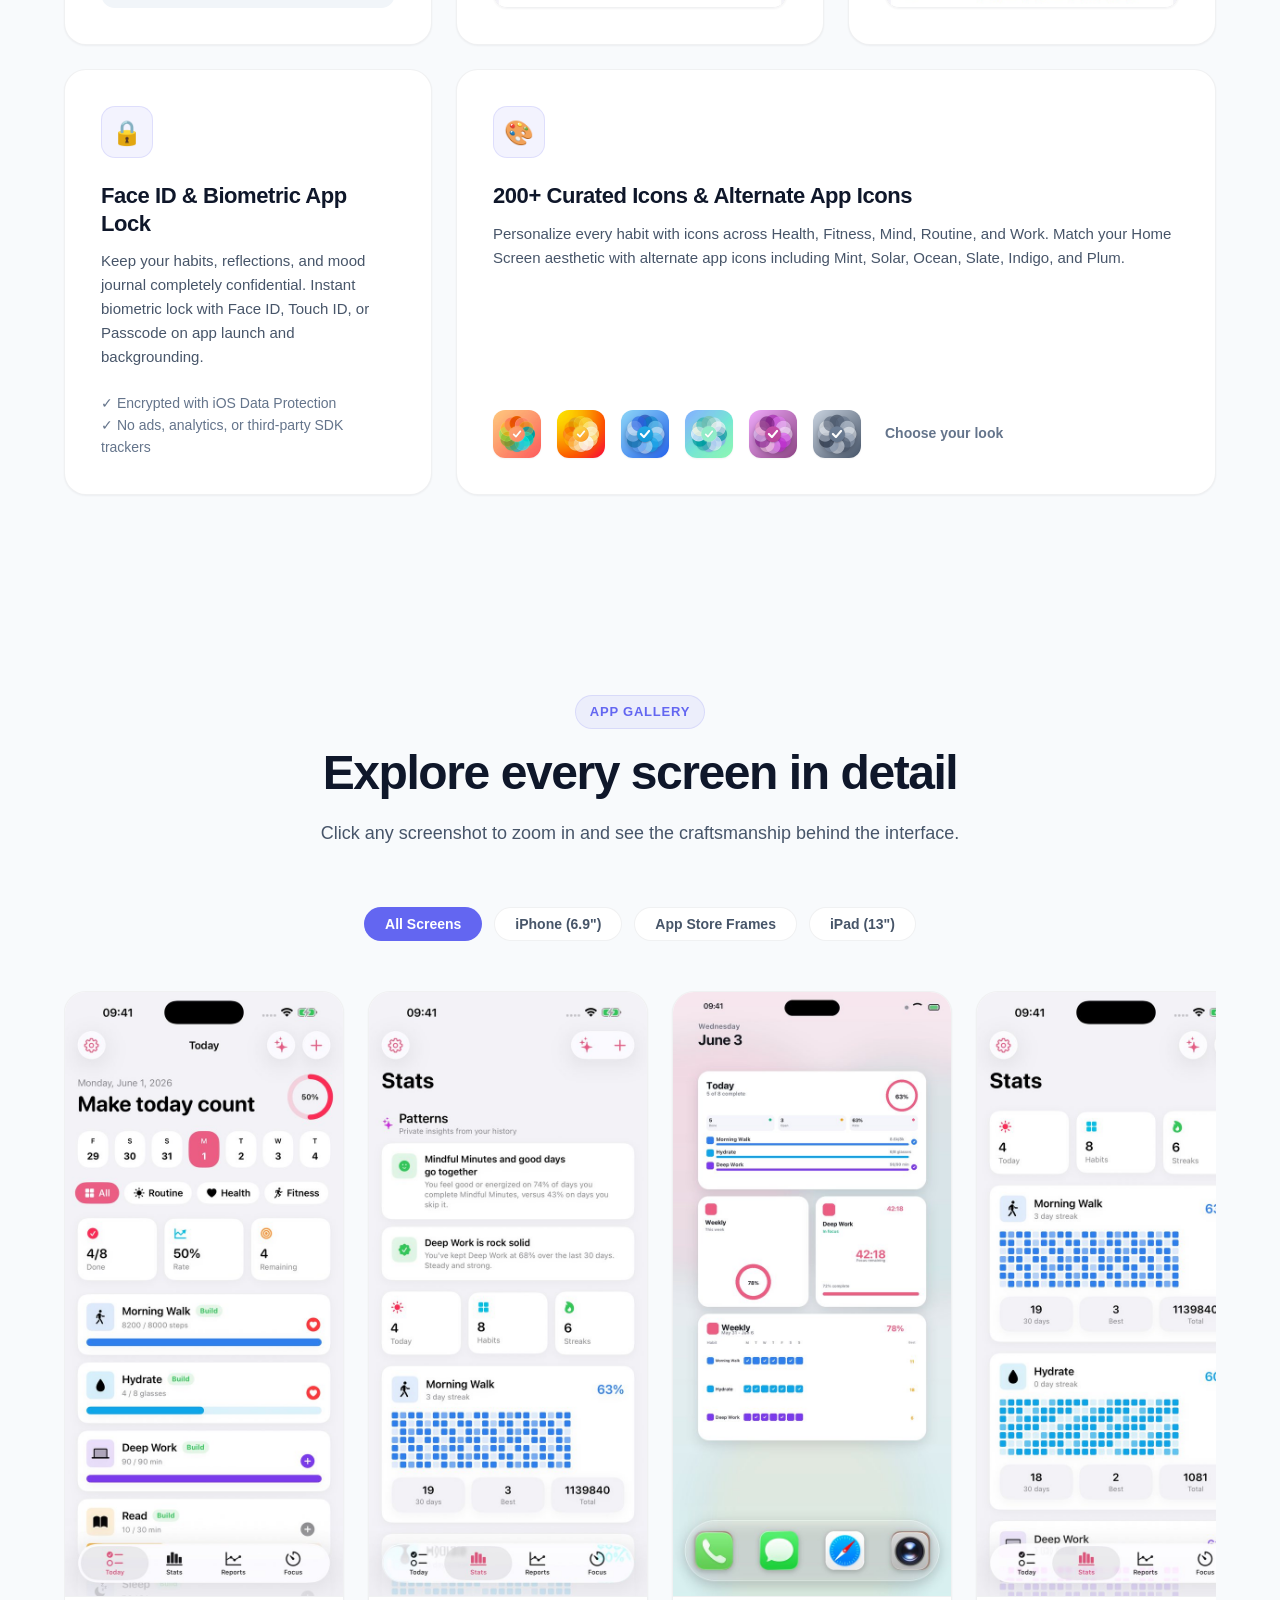
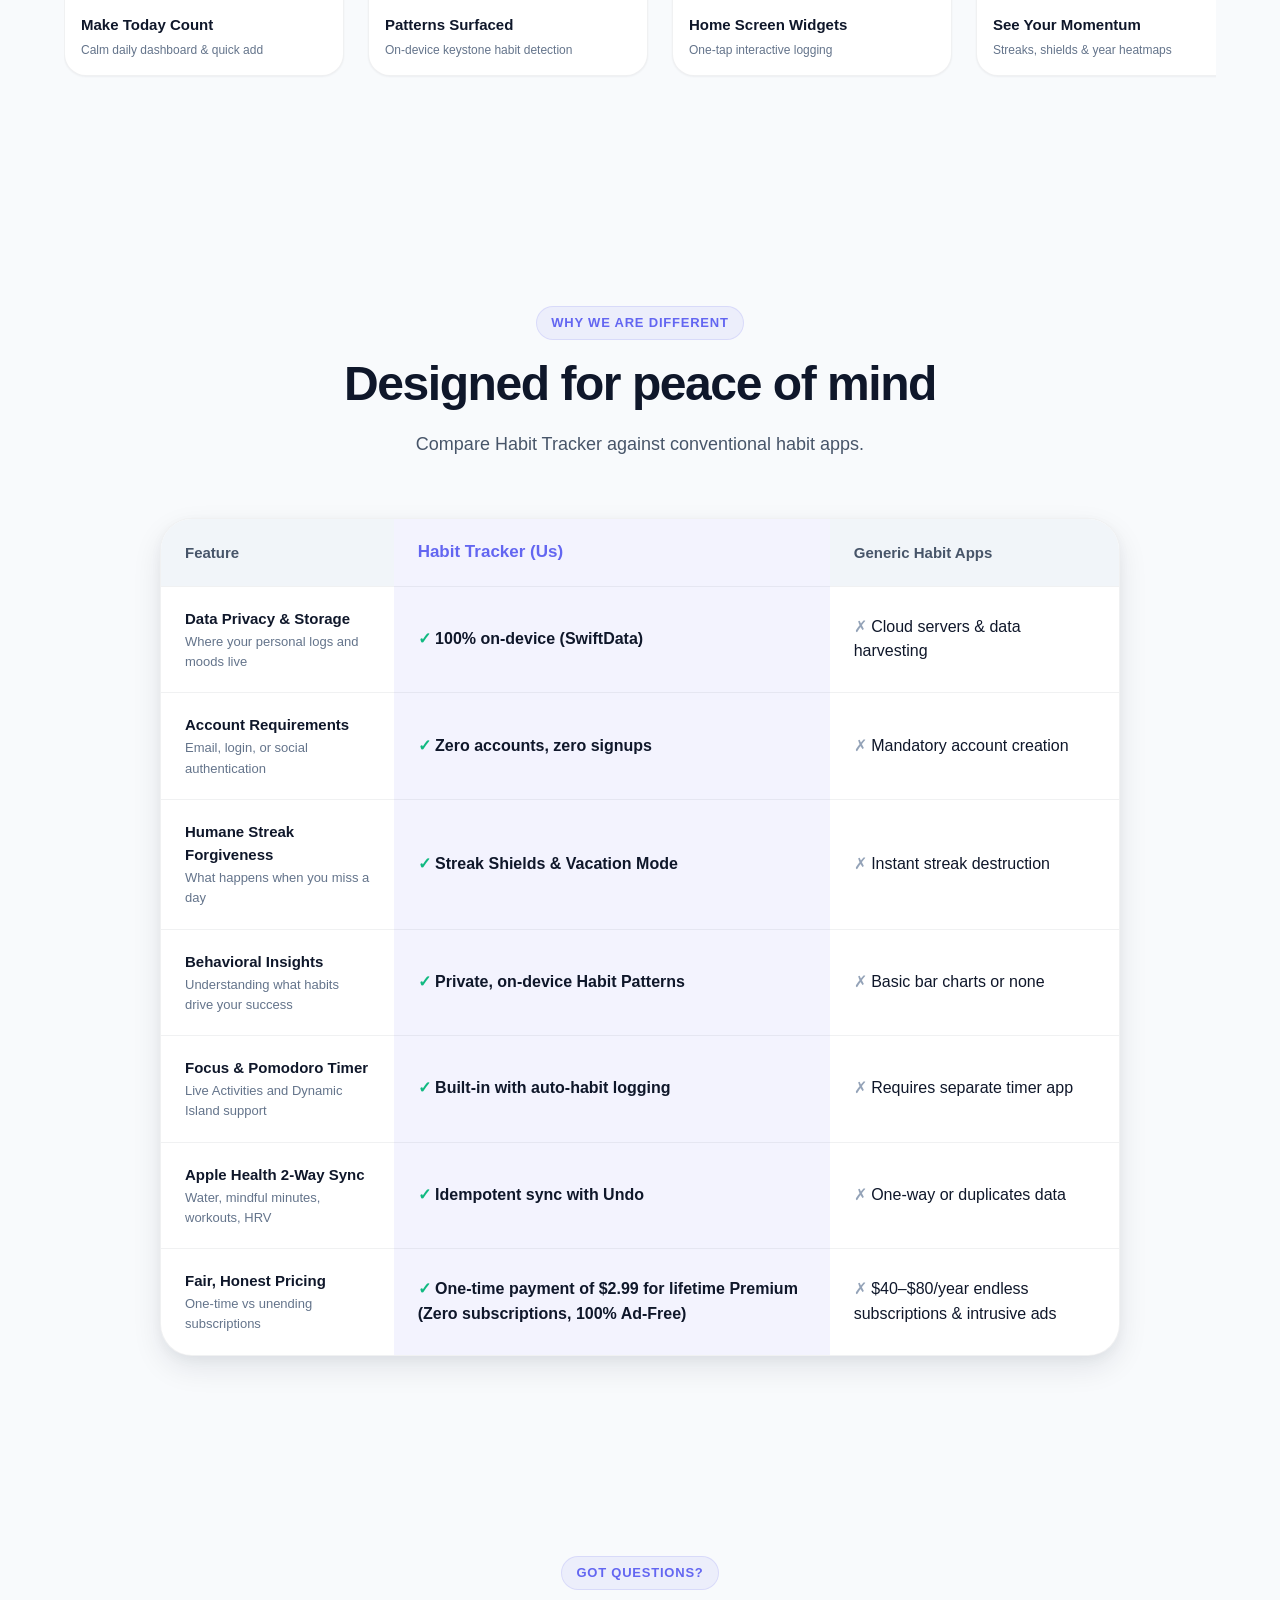
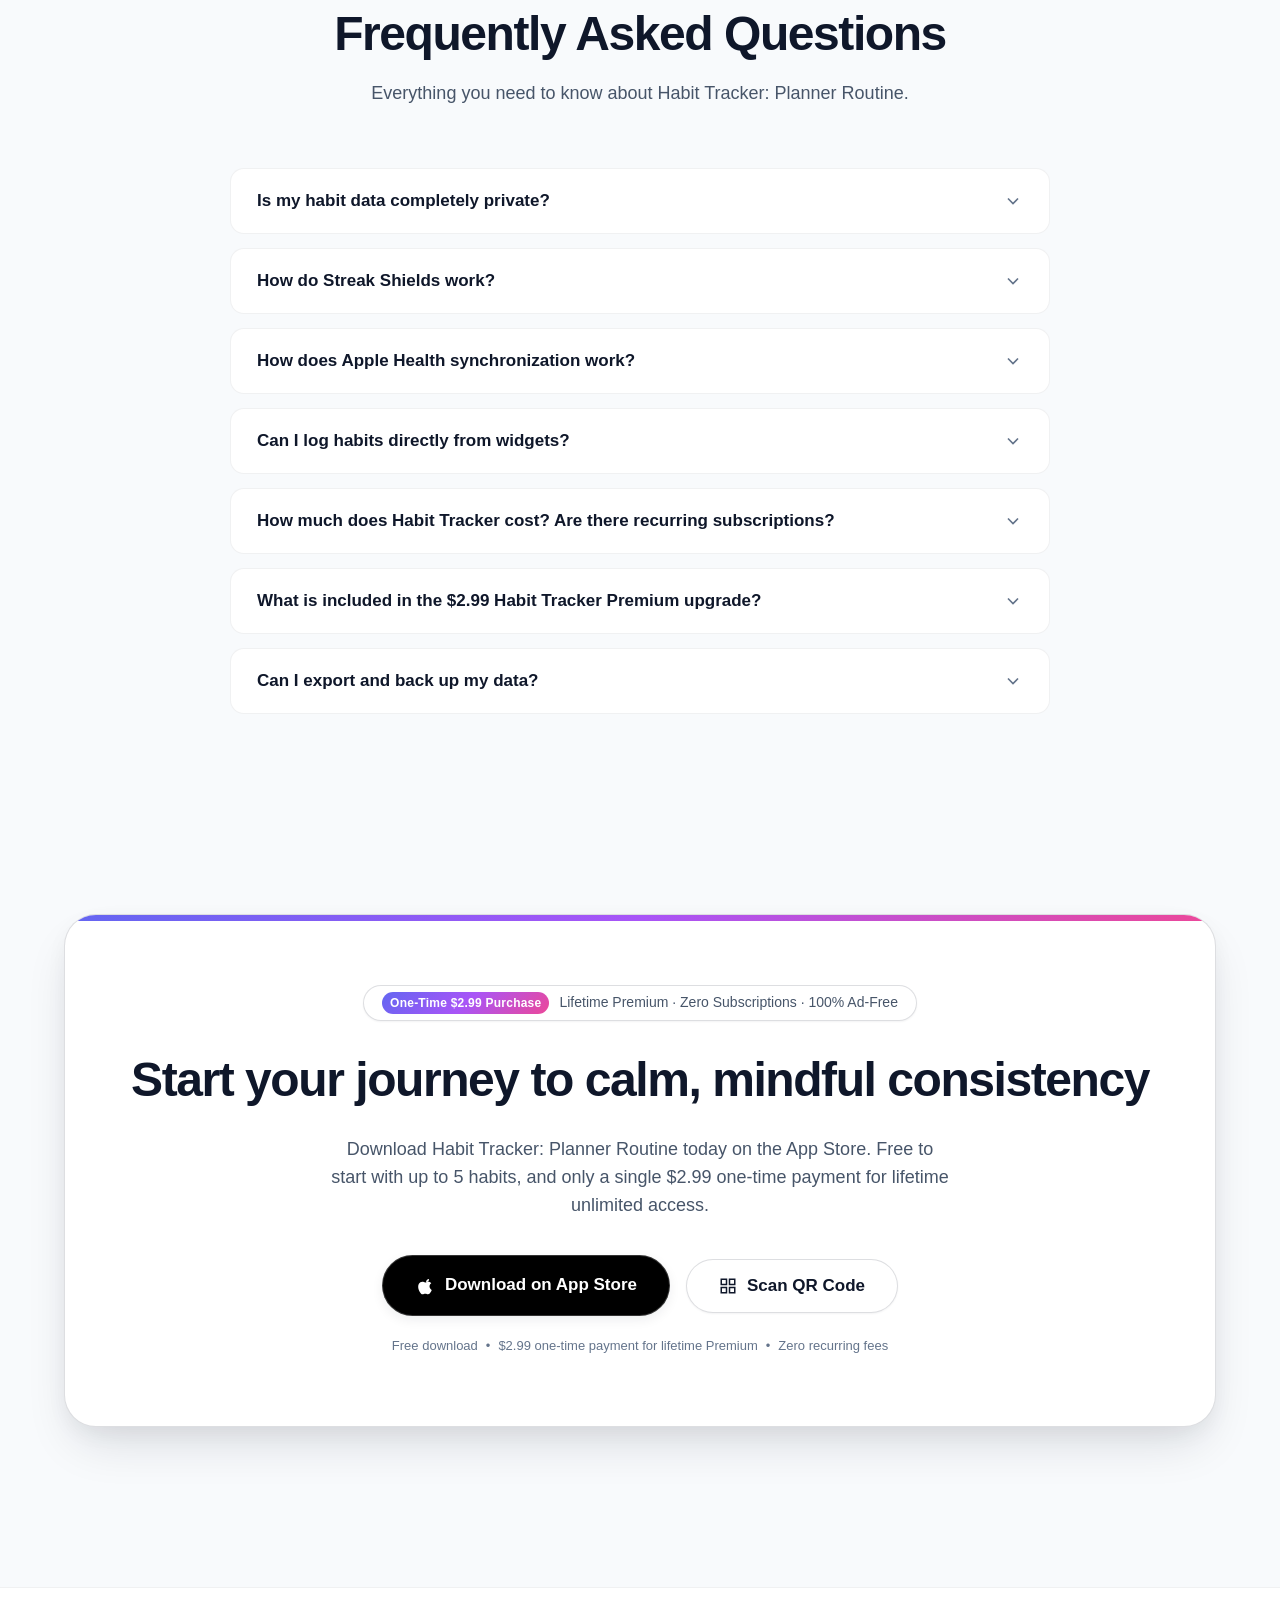
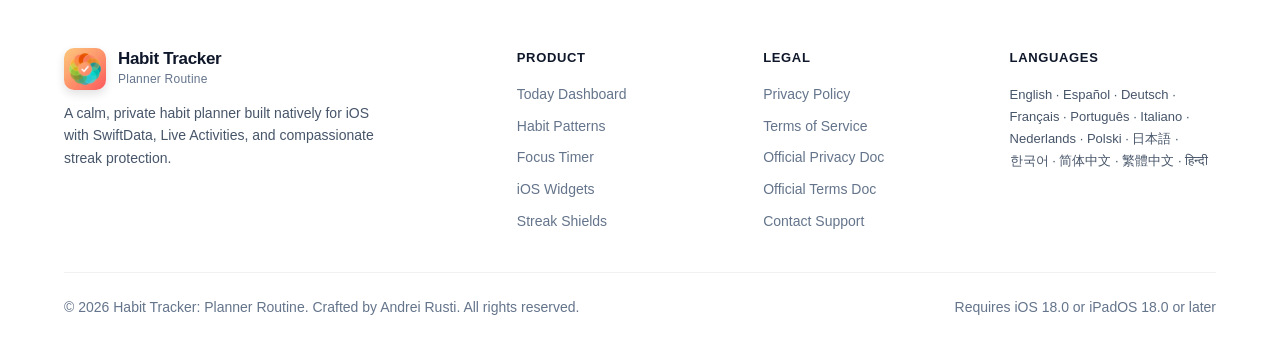
==== commit a2c65de1: "Fix website claims, mobile layout, and asset weight Synced from Habits-logger website/ (37e5725).  -" ====
--- a/index.html
+++ b/index.html
@@ -25,16 +25,18 @@
   <meta name="author" content="Andrei Rusti">
 
   <!-- Open Graph / Facebook -->
+  <link rel="canonical" href="https://rustiandrei.github.io/habit/">
   <meta property="og:type" content="website">
+  <meta property="og:url" content="https://rustiandrei.github.io/habit/">
   <meta property="og:title" content="Habit Tracker: Planner Routine — Built for iPhone & iPad">
   <meta property="og:description" content="Build habits that actually stick. Tap-to-log, humane streak shields, and private on-device intelligence. Free to try with a single $2.99 one-time purchase for lifetime Premium (zero subscriptions).">
-  <meta property="og:image" content="assets/frames/01-today.png">
+  <meta property="og:image" content="https://rustiandrei.github.io/habit/assets/frames/01-today.png">
 
   <!-- Twitter -->
   <meta name="twitter:card" content="summary_large_image">
   <meta name="twitter:title" content="Habit Tracker: Planner Routine">
   <meta name="twitter:description" content="A calm, private habit planner for iPhone and iPad. $2.99 one-time payment for lifetime Premium — no recurring subscriptions.">
-  <meta name="twitter:image" content="assets/frames/01-today.png">
+  <meta name="twitter:image" content="https://rustiandrei.github.io/habit/assets/frames/01-today.png">
 
   <!-- Favicons & App Icons -->
   <link rel="icon" type="image/png" sizes="32x32" href="assets/icons/favicon-32.png">
@@ -81,13 +83,13 @@
         <!-- Controls & Actions -->
         <div class="nav-actions">
           <!-- Accent Theme Switcher -->
-          <div class="theme-picker" title="Switch Theme Color" aria-label="Select accent theme">
-            <button class="color-dot active" data-color="indigo" title="Classic Indigo"></button>
-            <button class="color-dot" data-color="solar" title="Solar Coral"></button>
-            <button class="color-dot" data-color="ocean" title="Ocean Teal"></button>
-            <button class="color-dot" data-color="mint" title="Mint Green"></button>
-            <button class="color-dot" data-color="plum" title="Plum Violet"></button>
-            <button class="color-dot" data-color="slate" title="Minimal Slate"></button>
+          <div class="theme-picker" role="group" title="Switch Theme Color" aria-label="Select accent theme">
+            <button class="color-dot active" data-color="indigo" title="Classic Indigo" aria-label="Classic Indigo"></button>
+            <button class="color-dot" data-color="solar" title="Solar Coral" aria-label="Solar Coral"></button>
+            <button class="color-dot" data-color="ocean" title="Ocean Teal" aria-label="Ocean Teal"></button>
+            <button class="color-dot" data-color="mint" title="Mint Green" aria-label="Mint Green"></button>
+            <button class="color-dot" data-color="plum" title="Plum Violet" aria-label="Plum Violet"></button>
+            <button class="color-dot" data-color="slate" title="Minimal Slate" aria-label="Minimal Slate"></button>
           </div>
 
           <!-- Light/Dark Mode Toggle -->
@@ -140,6 +142,7 @@
       <li><a href="#faq">FAQ</a></li>
       <li><a href="privacy.html">Privacy Policy</a></li>
       <li><a href="terms.html">Terms of Service</a></li>
+      <li><a href="mailto:rustiandrei@outlook.com">Contact Support</a></li>
     </ul>
     <div class="mobile-drawer-bottom">
       <a href="https://apps.apple.com/us/app/habit-tracker-planner-routine/id6774956996" target="_blank" rel="noopener noreferrer" class="btn btn-primary" style="width:100%;">
@@ -210,11 +213,6 @@
         <!-- Social Proof Metrics -->
         <div class="hero-proof">
           <div class="proof-item">
-            <span class="stars">★★★★★</span>
-            <strong>4.9 Rating</strong>
-          </div>
-          <span>•</span>
-          <div class="proof-item">
             <span>💎 <strong>$2.99 Lifetime Access</strong></span>
           </div>
           <span>•</span>
@@ -269,7 +267,7 @@
                 <div class="island-sensor"></div>
               </div>
               <div class="iphone-screen">
-                <img src="assets/screenshots/thumb/01-today.png" alt="Habit Tracker iPhone App Today Dashboard" width="320" height="695" loading="eager">
+                <img src="assets/screenshots/thumb/01-today.jpg" alt="Habit Tracker iPhone App Today Dashboard" width="320" height="695" loading="eager">
               </div>
             </div>
 
@@ -293,12 +291,12 @@
 
         <!-- Showcase Navigation Tabs -->
         <div class="showcase-tabs" role="tablist">
-          <button class="tab-btn active" data-tab="today" role="tab">☀️ Today</button>
-          <button class="tab-btn" data-tab="insights" role="tab">✨ Insights</button>
-          <button class="tab-btn" data-tab="widgets" role="tab">📲 Widgets</button>
-          <button class="tab-btn" data-tab="stats" role="tab">📊 Stats & Heatmaps</button>
-          <button class="tab-btn" data-tab="focus" role="tab">⏱️ Focus Timer</button>
-          <button class="tab-btn" data-tab="wellness" role="tab">🌱 Mood & Health</button>
+          <button class="tab-btn active" data-tab="today" role="tab" aria-selected="true">☀️ Today</button>
+          <button class="tab-btn" data-tab="insights" role="tab" aria-selected="false">✨ Insights</button>
+          <button class="tab-btn" data-tab="widgets" role="tab" aria-selected="false">📲 Widgets</button>
+          <button class="tab-btn" data-tab="stats" role="tab" aria-selected="false">📊 Stats & Heatmaps</button>
+          <button class="tab-btn" data-tab="focus" role="tab" aria-selected="false">⏱️ Focus Timer</button>
+          <button class="tab-btn" data-tab="wellness" role="tab" aria-selected="false">🌱 Mood & Health</button>
         </div>
 
         <!-- Showcase Dynamic Display Grid -->
@@ -338,7 +336,7 @@
                 <div class="island-sensor"></div>
               </div>
               <div class="iphone-screen">
-                <img id="showcaseImg" src="assets/screenshots/thumb/01-today.png" alt="Habit Tracker Feature View" width="320" height="695" loading="lazy">
+                <img id="showcaseImg" src="assets/screenshots/thumb/01-today.jpg" alt="Habit Tracker Feature View" width="320" height="695" loading="lazy">
               </div>
             </div>
           </div>
@@ -373,7 +371,7 @@
                   <circle class="progress-bg" cx="30" cy="30" r="25"></circle>
                   <circle id="playgroundRingFill" class="progress-bar-fill" cx="30" cy="30" r="25"></circle>
                 </svg>
-                <span id="playgroundPct" class="progress-label">50%</span>
+                <span id="playgroundPct" class="progress-label">0%</span>
               </div>
             </div>
           </div>
@@ -444,8 +442,8 @@
 
           <!-- Footer note -->
           <div class="playground-footer">
-            <span>✨ Seamlessly integrated with Apple Health & iOS 17/18 Widgets</span>
-            <span style="font-weight: 600;">Tap any row to experiment</span>
+            <span>✨ Works with Apple Health and Home Screen widgets</span>
+            <span style="font-weight: 600;">Tap a button to experiment</span>
           </div>
         </div>
       </div>
@@ -520,10 +518,10 @@
         </div>
 
         <div class="bento-grid">
-          <!-- Card 1: On-Device InsightEngine -->
+          <!-- Card 1: On-Device Habit Patterns -->
           <div class="bento-card bento-card-wide">
             <div class="bento-icon">✨</div>
-            <h3 class="bento-title">InsightEngine: 100% On-Device Intelligence</h3>
+            <h3 class="bento-title">Habit Patterns: 100% On-Device Insights</h3>
             <p class="bento-desc">
               Your logged history transforms into clear, plain-language behavioral insights.
               Uncover keystone habits ("Morning walks lead to 30% higher daily completion"), best days of the week, and mood links.
@@ -577,7 +575,7 @@
               Sync mindful minutes, water volume, steps, workouts, sleep, and HRV.
               Accidentally log something? Habit Tracker features idempotent writes and full Undo support that removes app-written records cleanly.
             </p>
-            <img src="assets/previews/preview-sleep.png" alt="Apple Health Sleep & Recovery Preview" class="bento-preview-img" width="400" height="150" loading="lazy">
+            <img src="assets/previews/preview-sleep.jpg" alt="Sleep vs. hydration chart" class="bento-preview-img" width="720" height="441" loading="lazy">
           </div>
 
           <!-- Card 5: Interactive iOS Widgets -->
@@ -588,7 +586,7 @@
               Log habits directly from your Home Screen and Lock Screen without opening the app.
               Includes circular rings, habit lists, weekly summary matrices, and yearly heatmaps.
             </p>
-            <img src="assets/previews/preview-weekly.png" alt="Weekly Report Widget Preview" class="bento-preview-img" width="400" height="150" loading="lazy">
+            <img src="assets/previews/preview-weekly.jpg" alt="Weekly habit grid" class="bento-preview-img" width="720" height="441" loading="lazy">
           </div>
 
           <!-- Card 6: Privacy & Biometric Lock -->
@@ -653,7 +651,7 @@
           <!-- 01 Today -->
           <div class="gallery-item" data-category="iphone" data-full="assets/screenshots/01-today.png">
             <div class="gallery-thumb-wrap">
-              <img src="assets/screenshots/thumb/01-today.png" alt="Today Dashboard" width="280" height="608" loading="lazy">
+              <img src="assets/screenshots/thumb/01-today.jpg" alt="Today Dashboard" width="280" height="608" loading="lazy">
             </div>
             <div class="gallery-item-info">
               <span class="gallery-item-title">Make Today Count</span>
@@ -664,7 +662,7 @@
           <!-- 02 Insights -->
           <div class="gallery-item" data-category="iphone" data-full="assets/screenshots/02-insights.png">
             <div class="gallery-thumb-wrap">
-              <img src="assets/screenshots/thumb/02-insights.png" alt="Private Insights" width="280" height="608" loading="lazy">
+              <img src="assets/screenshots/thumb/02-insights.jpg" alt="Private Insights" width="280" height="608" loading="lazy">
             </div>
             <div class="gallery-item-info">
               <span class="gallery-item-title">Patterns Surfaced</span>
@@ -675,7 +673,7 @@
           <!-- 03 Widgets -->
           <div class="gallery-item" data-category="iphone" data-full="assets/screenshots/03-widget-progress.png">
             <div class="gallery-thumb-wrap">
-              <img src="assets/screenshots/thumb/03-widget-progress.png" alt="Home Screen Widgets" width="280" height="608" loading="lazy">
+              <img src="assets/screenshots/thumb/03-widget-progress.jpg" alt="Home Screen Widgets" width="280" height="608" loading="lazy">
             </div>
             <div class="gallery-item-info">
               <span class="gallery-item-title">Home Screen Widgets</span>
@@ -686,7 +684,7 @@
           <!-- 04 Stats -->
           <div class="gallery-item" data-category="iphone" data-full="assets/screenshots/04-stats.png">
             <div class="gallery-thumb-wrap">
-              <img src="assets/screenshots/thumb/04-stats.png" alt="Stats & Momentum" width="280" height="608" loading="lazy">
+              <img src="assets/screenshots/thumb/04-stats.jpg" alt="Stats & Momentum" width="280" height="608" loading="lazy">
             </div>
             <div class="gallery-item-info">
               <span class="gallery-item-title">See Your Momentum</span>
@@ -697,7 +695,7 @@
           <!-- 05 Focus -->
           <div class="gallery-item" data-category="iphone" data-full="assets/screenshots/06-focus.png">
             <div class="gallery-thumb-wrap">
-              <img src="assets/screenshots/thumb/06-focus.png" alt="Focus Timer" width="280" height="608" loading="lazy">
+              <img src="assets/screenshots/thumb/06-focus.jpg" alt="Focus Timer" width="280" height="608" loading="lazy">
             </div>
             <div class="gallery-item-info">
               <span class="gallery-item-title">Protect Focus Time</span>
@@ -708,7 +706,7 @@
           <!-- 06 Mood Report -->
           <div class="gallery-item" data-category="iphone" data-full="assets/screenshots/08-mood-report.png">
             <div class="gallery-thumb-wrap">
-              <img src="assets/screenshots/thumb/08-mood-report.png" alt="Mood and Wellness Report" width="280" height="608" loading="lazy">
+              <img src="assets/screenshots/thumb/08-mood-report.jpg" alt="Mood and Wellness Report" width="280" height="608" loading="lazy">
             </div>
             <div class="gallery-item-info">
               <span class="gallery-item-title">Connect Mood & Habits</span>
@@ -719,7 +717,7 @@
           <!-- 07 Sleep & Hydration -->
           <div class="gallery-item" data-category="iphone" data-full="assets/screenshots/09-sleep-hydration-report.png">
             <div class="gallery-thumb-wrap">
-              <img src="assets/screenshots/thumb/09-sleep-hydration-report.png" alt="Sleep and Hydration Report" width="280" height="608" loading="lazy">
+              <img src="assets/screenshots/thumb/09-sleep-hydration-report.jpg" alt="Sleep and Hydration Report" width="280" height="608" loading="lazy">
             </div>
             <div class="gallery-item-info">
               <span class="gallery-item-title">Find Better Rhythms</span>
@@ -730,7 +728,7 @@
           <!-- 08 Framed Today -->
           <div class="gallery-item" data-category="framed" data-full="assets/frames/01-today.png">
             <div class="gallery-thumb-wrap">
-              <img src="assets/frames/thumb/01-today.png" alt="Framed Today Slide" width="280" height="608" loading="lazy">
+              <img src="assets/frames/thumb/01-today.jpg" alt="Framed Today Slide" width="280" height="608" loading="lazy">
             </div>
             <div class="gallery-item-info">
               <span class="gallery-item-title">Make Today Count</span>
@@ -741,7 +739,7 @@
           <!-- 09 Framed Insights -->
           <div class="gallery-item" data-category="framed" data-full="assets/frames/02-insights.png">
             <div class="gallery-thumb-wrap">
-              <img src="assets/frames/thumb/02-insights.png" alt="Framed Insights Slide" width="280" height="608" loading="lazy">
+              <img src="assets/frames/thumb/02-insights.jpg" alt="Framed Insights Slide" width="280" height="608" loading="lazy">
             </div>
             <div class="gallery-item-info">
               <span class="gallery-item-title">Patterns Surfaced</span>
@@ -828,7 +826,7 @@
                   <div class="table-feature-desc">Understanding what habits drive your success</div>
                 </td>
                 <td class="col-highlight">
-                  <span class="check-icon">✓</span> Private InsightEngine AI
+                  <span class="check-icon">✓</span> Private, on-device Habit Patterns
                 </td>
                 <td>
                   <span class="cross-icon">✗</span> Basic bar charts or none
@@ -892,7 +890,7 @@
         <div class="faq-wrap">
           <!-- Question 1 -->
           <div class="faq-item">
-            <button class="faq-question">
+            <button class="faq-question" aria-expanded="false">
               <span>Is my habit data completely private?</span>
               <svg class="faq-chevron" viewBox="0 0 24 24" fill="none" stroke="currentColor" stroke-width="2">
                 <polyline points="6 9 12 15 18 9"></polyline>
@@ -900,14 +898,14 @@
             </button>
             <div class="faq-answer">
               <div class="faq-answer-inner">
-                Yes, completely. Habit Tracker stores all your routines, logs, notes, and mood entries locally on your device using Apple's modern SwiftData framework. We do not have servers, user accounts, or advertising trackers. Your data is your own and backs up securely to your personal private iCloud account.
+                Yes, completely. Habit Tracker stores all your routines, logs, notes, and mood entries locally on your device using Apple's modern SwiftData framework. We do not have servers, user accounts, or advertising trackers. Your data is your own, and it is included in your regular iPhone or iPad backups (iCloud Backup or your computer).
               </div>
             </div>
           </div>
 
           <!-- Question 2 -->
           <div class="faq-item">
-            <button class="faq-question">
+            <button class="faq-question" aria-expanded="false">
               <span>How do Streak Shields work?</span>
               <svg class="faq-chevron" viewBox="0 0 24 24" fill="none" stroke="currentColor" stroke-width="2">
                 <polyline points="6 9 12 15 18 9"></polyline>
@@ -922,7 +920,7 @@
 
           <!-- Question 3 -->
           <div class="faq-item">
-            <button class="faq-question">
+            <button class="faq-question" aria-expanded="false">
               <span>How does Apple Health synchronization work?</span>
               <svg class="faq-chevron" viewBox="0 0 24 24" fill="none" stroke="currentColor" stroke-width="2">
                 <polyline points="6 9 12 15 18 9"></polyline>
@@ -937,7 +935,7 @@
 
           <!-- Question 4 -->
           <div class="faq-item">
-            <button class="faq-question">
+            <button class="faq-question" aria-expanded="false">
               <span>Can I log habits directly from widgets?</span>
               <svg class="faq-chevron" viewBox="0 0 24 24" fill="none" stroke="currentColor" stroke-width="2">
                 <polyline points="6 9 12 15 18 9"></polyline>
@@ -945,14 +943,14 @@
             </button>
             <div class="faq-answer">
               <div class="faq-answer-inner">
-                Yes! With iOS 17 and iOS 18 interactive widgets, you can tap quick-add buttons directly on your Home Screen or Lock Screen without opening the app. Widgets update instantly and automatically refresh their schedule at midnight.
+                Yes! With interactive widgets, you can tap quick-add buttons directly on your Home Screen or Lock Screen without opening the app. Widgets update instantly and automatically refresh their schedule at midnight.
               </div>
             </div>
           </div>
 
           <!-- Question 5 -->
           <div class="faq-item">
-            <button class="faq-question">
+            <button class="faq-question" aria-expanded="false">
               <span>How much does Habit Tracker cost? Are there recurring subscriptions?</span>
               <svg class="faq-chevron" viewBox="0 0 24 24" fill="none" stroke="currentColor" stroke-width="2">
                 <polyline points="6 9 12 15 18 9"></polyline>
@@ -967,7 +965,7 @@
 
           <!-- Question 6 -->
           <div class="faq-item">
-            <button class="faq-question">
+            <button class="faq-question" aria-expanded="false">
               <span>What is included in the $2.99 Habit Tracker Premium upgrade?</span>
               <svg class="faq-chevron" viewBox="0 0 24 24" fill="none" stroke="currentColor" stroke-width="2">
                 <polyline points="6 9 12 15 18 9"></polyline>
@@ -975,14 +973,14 @@
             </button>
             <div class="faq-answer">
               <div class="faq-answer-inner">
-                The one-time $2.99 unlock gives you lifetime access to: unlimited active habits, full on-device InsightEngine behavioral analytics (keystone habits, completion triggers, best weekdays), Face ID and biometric app lock, comprehensive multi-year reports, backup file export/import, and all alternate app icons and accent themes.
+                The one-time $2.99 unlock gives you lifetime access to: unlimited active habits, all on-device Habit Patterns insights (keystone habits, mood links, best weekdays), Face ID and biometric app lock, comprehensive multi-year reports, backup file export/import, and all alternate app icons and accent themes.
               </div>
             </div>
           </div>
 
           <!-- Question 7 -->
           <div class="faq-item">
-            <button class="faq-question">
+            <button class="faq-question" aria-expanded="false">
               <span>Can I export and back up my data?</span>
               <svg class="faq-chevron" viewBox="0 0 24 24" fill="none" stroke="currentColor" stroke-width="2">
                 <polyline points="6 9 12 15 18 9"></polyline>
@@ -1068,7 +1066,7 @@
           <h4 class="footer-heading">Product</h4>
           <ul class="footer-links">
             <li><a href="#showcase">Today Dashboard</a></li>
-            <li><a href="#features">InsightEngine</a></li>
+            <li><a href="#features">Habit Patterns</a></li>
             <li><a href="#features">Focus Timer</a></li>
             <li><a href="#features">iOS Widgets</a></li>
             <li><a href="#philosophy">Streak Shields</a></li>
@@ -1083,13 +1081,14 @@
             <li><a href="terms.html">Terms of Service</a></li>
             <li><a href="https://docs.google.com/document/d/1xp1rIodLPg0PVwZkXaF_fSH-279oGDIvVhEHVUhEL9w/edit?usp=sharing" target="_blank" rel="noopener noreferrer">Official Privacy Doc</a></li>
             <li><a href="https://docs.google.com/document/d/1KSCla9R0q3p5ZR2uketMtdjq27QtZN6qTAwnlMJT1S4/edit?usp=sharing" target="_blank" rel="noopener noreferrer">Official Terms Doc</a></li>
+            <li><a href="mailto:rustiandrei@outlook.com">Contact Support</a></li>
           </ul>
         </div>
 
         <!-- Links: International & Tech -->
         <div>
           <h4 class="footer-heading">Languages</h4>
-          <div style="font-size:0.8125rem; line-height:1.7; color:var(--text-secondary);">
+          <div style="font-size:0.8125rem; line-height:1.7; color:var(--text-secondary); word-break:keep-all;">
             English · Español · Deutsch · Français · Português · Italiano · Nederlands · Polski · 日本語 · 한국어 · 简体中文 · 繁體中文 · हिन्दी
           </div>
         </div>
@@ -1101,7 +1100,7 @@
           © 2026 Habit Tracker: Planner Routine. Crafted by Andrei Rusti. All rights reserved.
         </div>
         <div style="display:flex; gap:16px;">
-          <span>Requires iOS 17.0 or iPadOS 17.0+</span>
+          <span>Requires iOS 18.0 or iPadOS 18.0 or later</span>
         </div>
       </div>
     </div>
@@ -1144,7 +1143,7 @@
 
       <div style="font-size:0.8125rem; color:var(--text-muted); line-height:1.6;">
         Free to download · $2.99 one-time payment for lifetime Premium<br>
-        Compatible with iPhone, iPad & Apple Silicon Mac (iOS 17+)
+        For iPhone and iPad (iOS 18 or later)
       </div>
     </div>
   </div>
--- a/styles.css
+++ b/styles.css
@@ -382,6 +382,7 @@
 .brand-text {
   display: flex;
   flex-direction: column;
+  white-space: nowrap;
 }
 
 .brand-name {
@@ -600,6 +601,10 @@
   white-space: nowrap;
 }
 
+.btn svg {
+  flex-shrink: 0;
+}
+
 .btn-primary {
   background: var(--accent-gradient);
   color: #ffffff !important;
@@ -698,6 +703,7 @@
   padding: 2px 8px;
   border-radius: 999px;
   letter-spacing: 0.02em;
+  white-space: nowrap;
 }
 
 .hero-title {
@@ -1355,7 +1361,9 @@
 }
 
 .bento-preview-img {
+  display: block;
   width: 100%;
+  height: auto;
   border-radius: var(--radius-md);
   border: 1px solid var(--border-light);
   box-shadow: var(--shadow-sm);
@@ -1522,6 +1530,7 @@
    -------------------------------------------------------------------------- */
 .gallery-controls {
   display: flex;
+  flex-wrap: wrap;
   align-items: center;
   justify-content: center;
   gap: 12px;
@@ -1529,6 +1538,7 @@
 }
 
 .gallery-btn {
+  white-space: nowrap;
   padding: 8px 20px;
   border-radius: var(--radius-full);
   background-color: var(--bg-surface);
@@ -2055,7 +2065,7 @@
     grid-row: span 1;
   }
   .showcase-grid {
-    grid-template-columns: 1fr;
+    grid-template-columns: minmax(0, 1fr);
     padding: 36px;
   }
   .showcase-visual {
@@ -2099,4 +2109,15 @@
   .comparison-table-wrap {
     overflow-x: auto;
   }
-}
+  .showcase-grid {
+    padding: 24px 20px;
+    gap: 32px;
+  }
+}
+
+@media (max-width: 480px) {
+  /* Brand + mode toggle + menu fill a phone header; Download stays in the drawer and hero. */
+  .nav-actions .btn {
+    display: none;
+  }
+}
